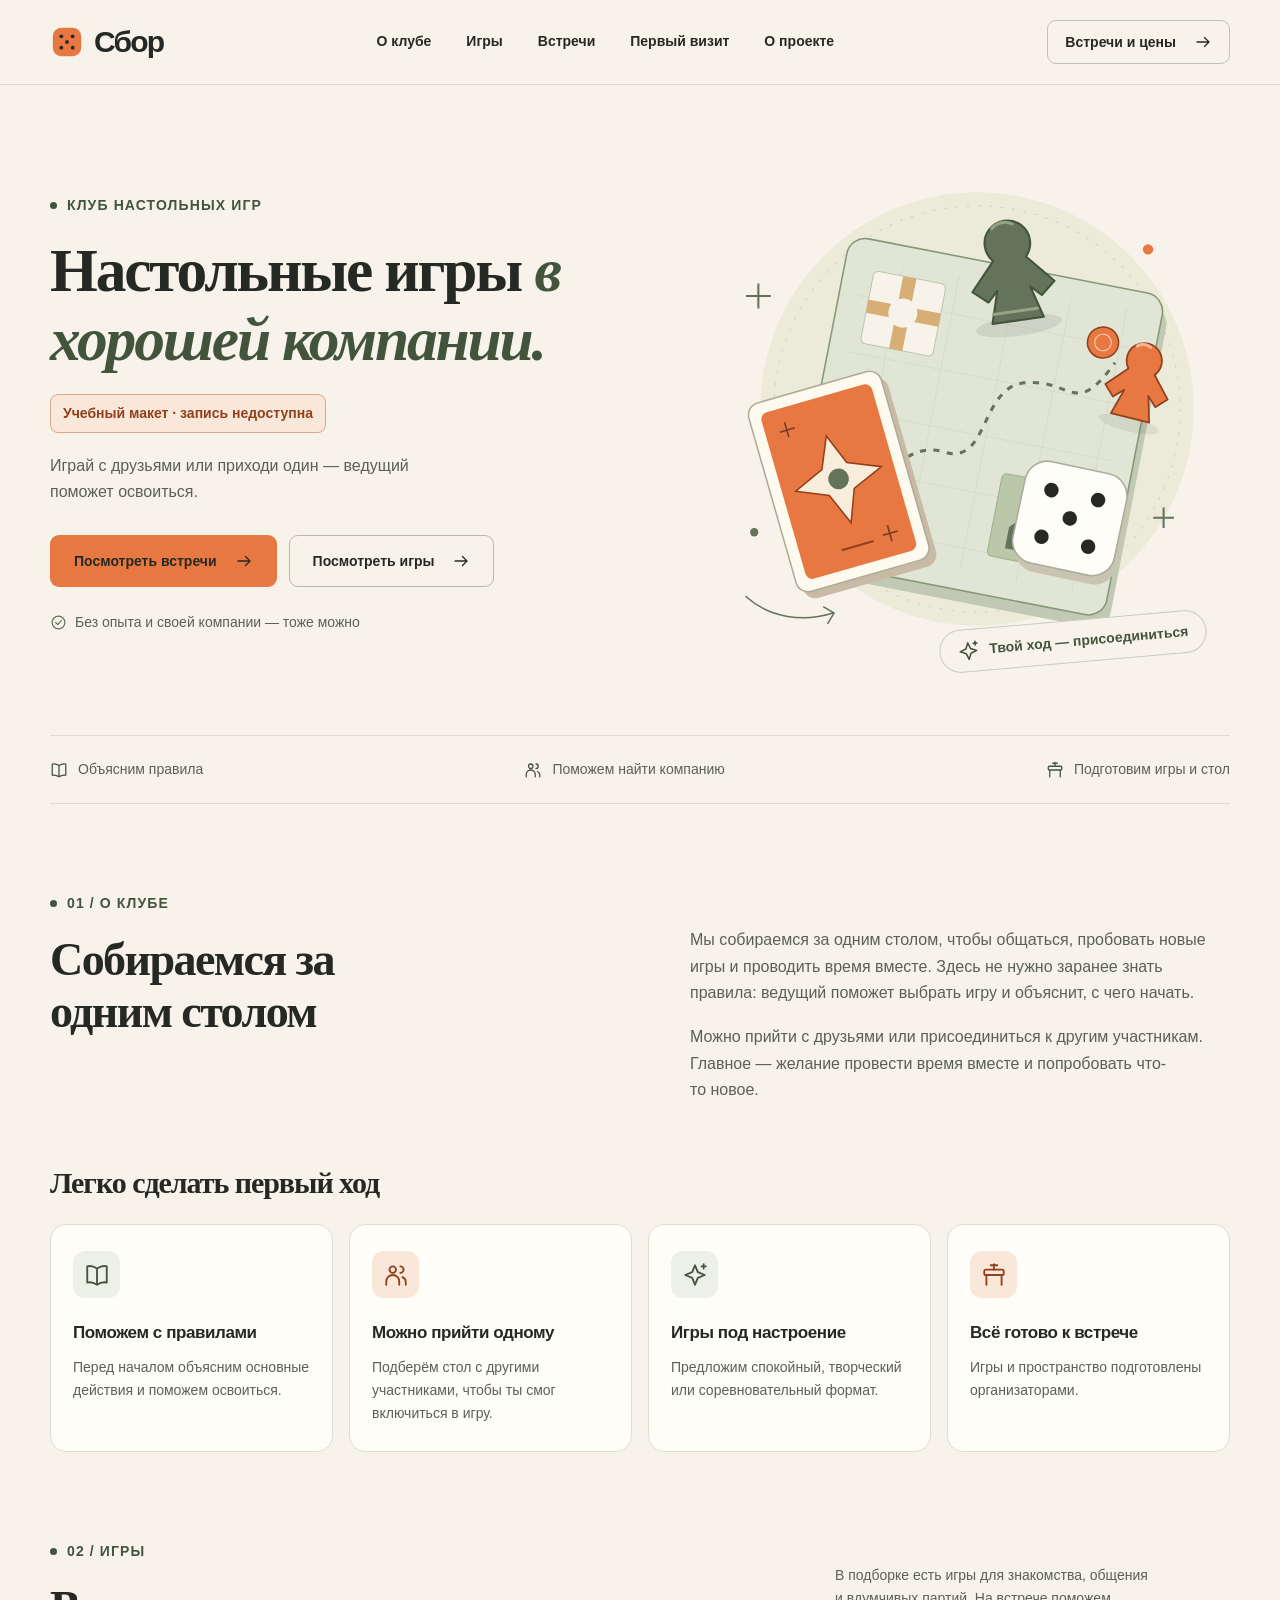
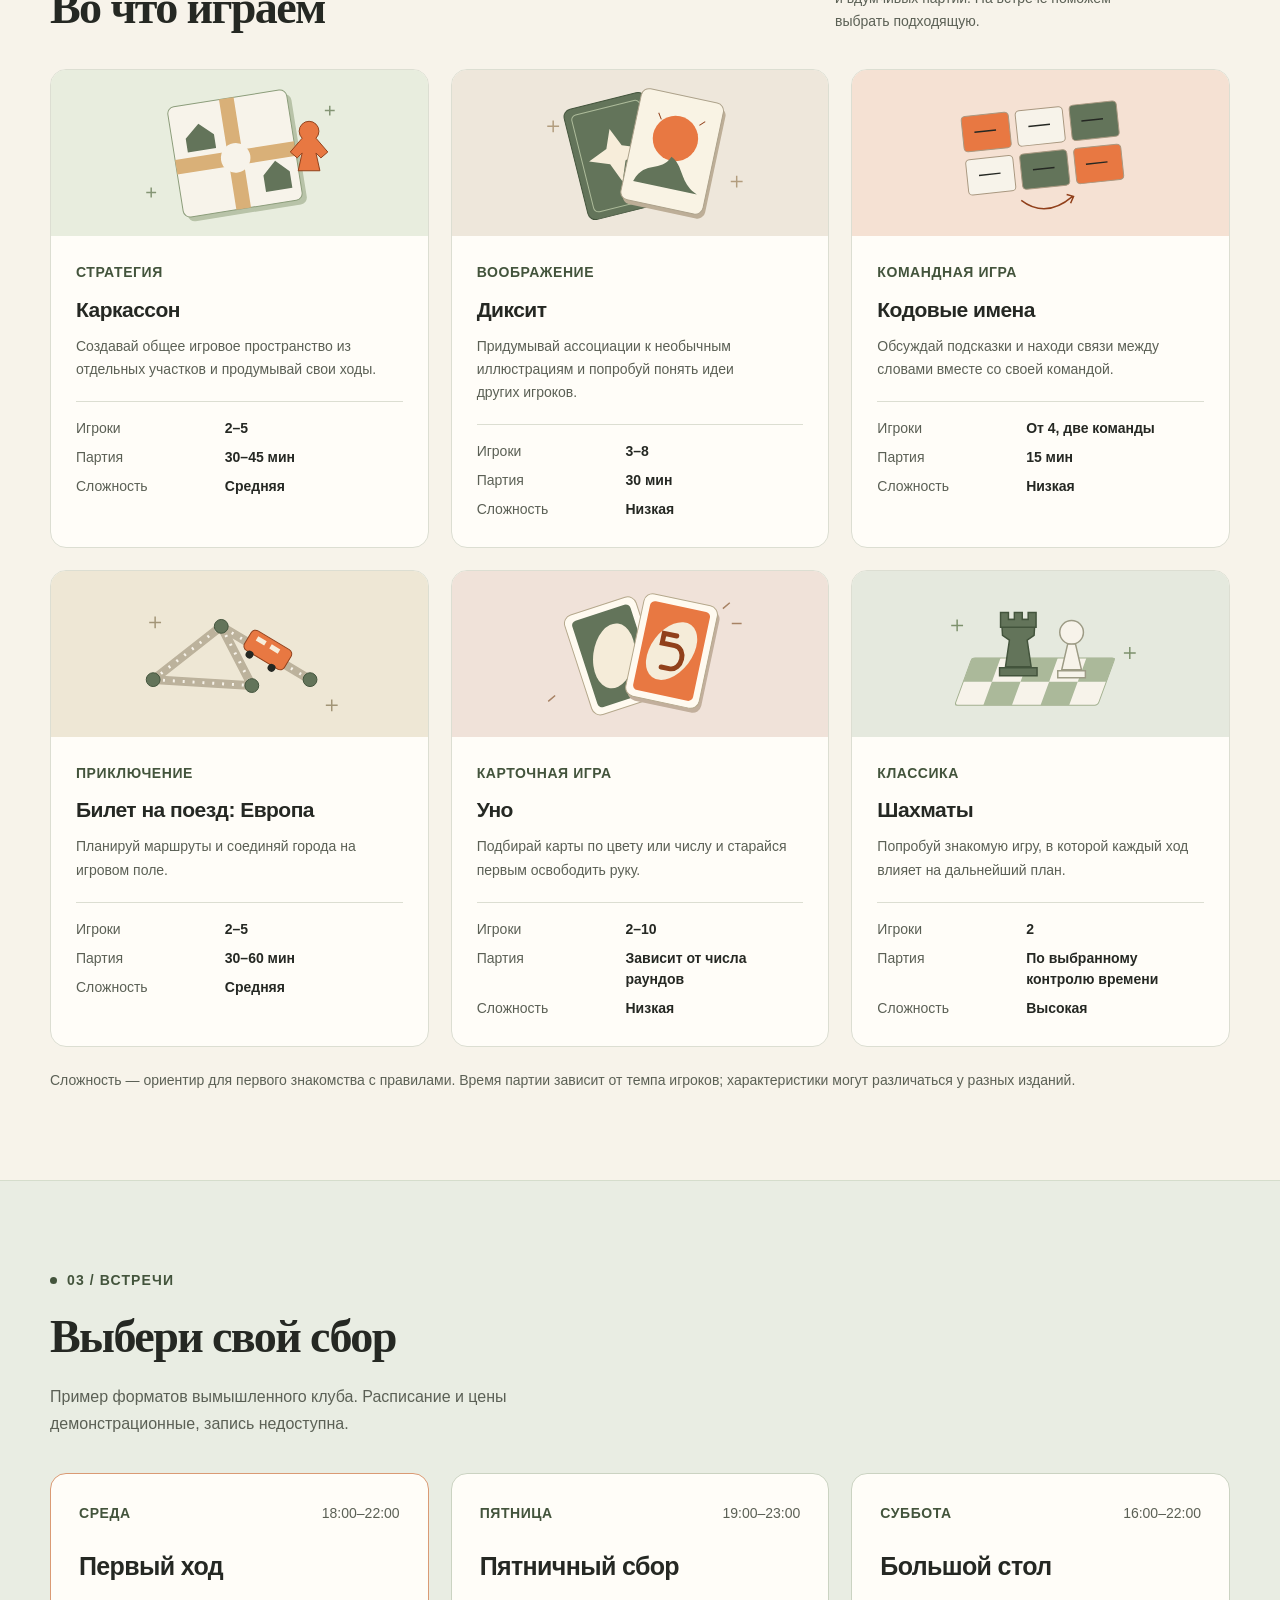
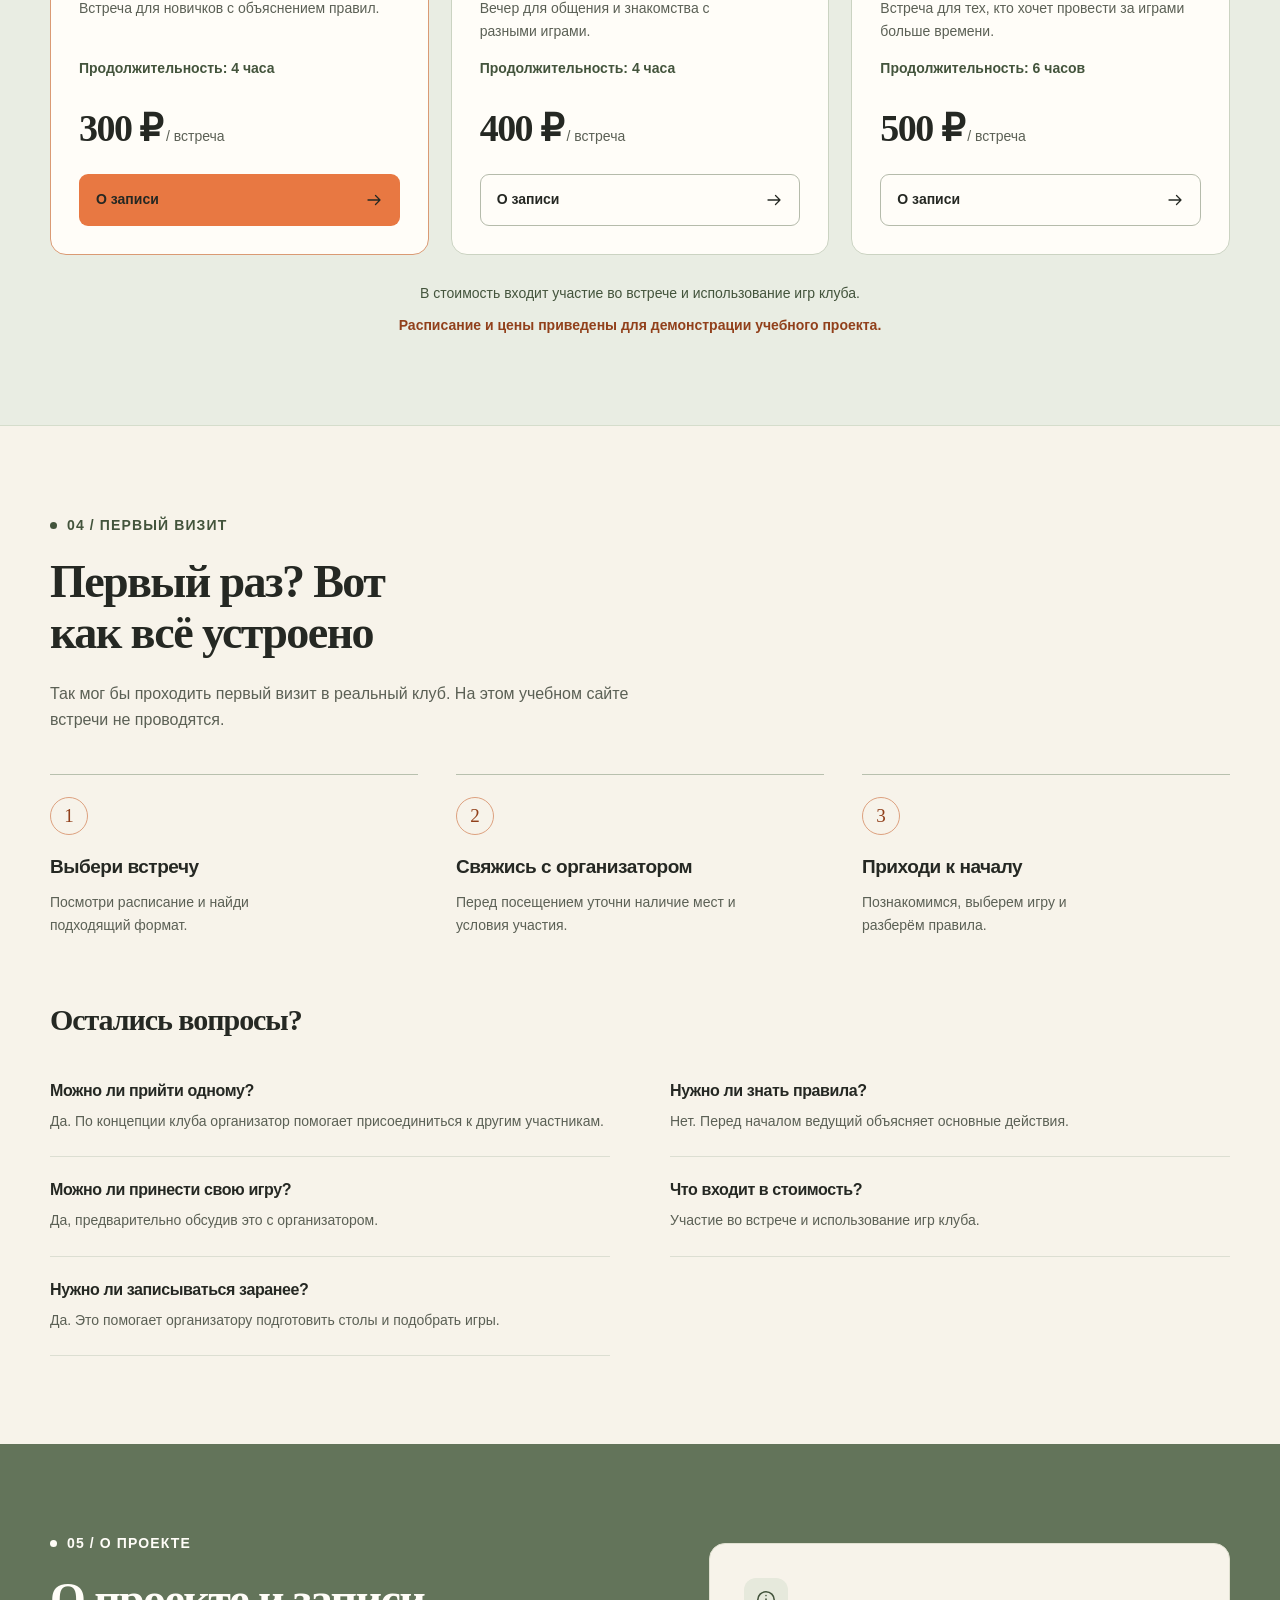
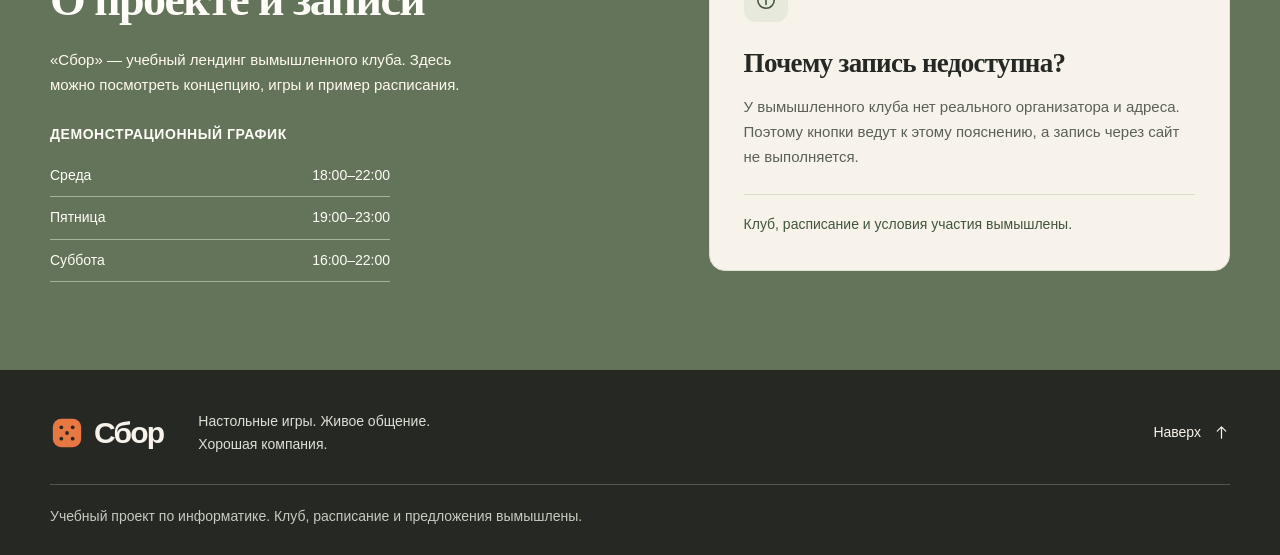
==== 1.2/index.html @ 3b472500 "Добавлены файлы проекта" ====
<!DOCTYPE html>
<html lang="ru">
<head>
  <meta charset="UTF-8">
  <meta name="viewport" content="width=device-width, initial-scale=1.0">
  <meta name="description" content="Сбор — учебный лендинг вымышленного клуба настольных игр. Игры, форматы встреч и пример расписания. Реальная запись через сайт недоступна.">
  <meta name="theme-color" content="#F7F3EA">
  <meta name="robots" content="noindex, follow">
  <meta property="og:type" content="website">
  <meta property="og:locale" content="ru_RU">
  <meta property="og:site_name" content="Сбор">
  <meta property="og:title" content="Сбор — учебный лендинг клуба настольных игр">
  <meta property="og:description" content="Познакомься с концепцией клуба, играми и форматами встреч. Учебный макет: клуб вымышленный, запись недоступна.">
  <!-- Макет не индексируется. Canonical, og:url и og:image добавляются после выбора реального адреса публикации. -->
  <title>Сбор — учебный лендинг клуба настольных игр</title>
  <style>
    /* Палитра, базовая типографика и доступность */
    :root {
      --paper: #f7f3ea;
      --ink: #252823;
      --muted: #5b6055;
      --orange: #e87842;
      --orange-dark: #91401b;
      --green: #63745a;
      --green-dark: #43543c;
      --line: #dcded2;
      --white: #fffdf8;
      --radius: 16px;
      --header-height: 84px;
    }
    * { box-sizing: border-box; }
    html { scroll-behavior: smooth; }
    body { margin: 0; background: var(--paper); color: var(--ink); font-family: Arial, Helvetica, sans-serif; font-size: 1rem; line-height: 1.65; overflow-wrap: break-word; }
    button, a { -webkit-tap-highlight-color: transparent; }
    button { font: inherit; }
    a { color: inherit; text-decoration: none; }
    svg { display: block; max-width: 100%; }
    h1, h2, h3, p { margin: 0; }
    h1, h2 { font-family: Georgia, "Times New Roman", serif; font-weight: 700; letter-spacing: -.035em; line-height: 1.12; text-wrap: balance; overflow-wrap: anywhere; }
    h2 { font-size: clamp(32px, 3.6vw, 48px); }
    h3 { font-size: 21px; line-height: 1.25; letter-spacing: -.025em; }
    p { text-wrap: pretty; }
    a:focus-visible, button:focus-visible { outline: 3px solid var(--orange-dark); outline-offset: 5px; }
    section[id], main[id] { scroll-margin-top: calc(var(--header-height) + 24px); }
    [tabindex="-1"]:focus-visible { outline: 3px solid var(--orange-dark); outline-offset: -3px; }
    .hero > *, .about-layout > *, .contact-layout > *, .game-copy, .meeting-card, .visit-steps li { min-width: 0; }
    .container { width: min(1180px, calc(100% - 80px)); margin-inline: auto; }
    .section { padding-block: 88px; }
    .eyebrow { display: flex; align-items: center; gap: 10px; margin-bottom: 19px; color: var(--green-dark); font-size: .875rem; font-weight: 700; letter-spacing: .08em; text-transform: uppercase; }
    .eyebrow::before { content: ""; width: 7px; height: 7px; background: currentColor; border-radius: 50%; flex-shrink: 0; }
    .section-intro { max-width: 610px; margin-top: 22px; color: var(--muted); }
    .icon { width: 22px; height: 22px; flex-shrink: 0; fill: none; stroke: currentColor; stroke-width: 1.7; stroke-linecap: round; stroke-linejoin: round; }
    .button { display: inline-flex; justify-content: center; align-items: center; gap: 18px; min-height: 52px; padding: 13px 23px; border: 1px solid transparent; border-radius: 9px; font-size: 14px; font-weight: 700; line-height: 1.35; transition: background .18s, transform .18s, border-color .18s; }
    .button-primary { background: var(--orange); color: var(--ink); }
    .button-secondary { border-color: #b5bbab; background: transparent; }
    .button .icon { width: 18px; height: 18px; }
    .skip-link { position: fixed; top: 12px; left: 12px; z-index: 100; padding: 10px 16px; border-radius: 8px; background: var(--ink); color: var(--white); transform: translateY(-160%); }
    .skip-link:focus { transform: translateY(0); }
    .svg-library { position: absolute; width: 0; height: 0; overflow: hidden; }

    /* Закреплённая шапка и мобильное меню */
    .site-header { position: sticky; top: 0; z-index: 20; border-bottom: 1px solid var(--line); background: var(--paper); }
    .header-inner { position: relative; display: flex; align-items: center; justify-content: space-between; gap: 24px; min-height: 84px; }
    .logo { display: inline-flex; align-items: center; gap: 10px; font-size: 30px; font-weight: 800; line-height: 1; letter-spacing: -.06em; }
    .logo-mark { width: 34px; height: 34px; color: var(--orange); }
    .navigation { display: flex; align-items: center; gap: 27px; }
    .navigation a { padding: 14px 4px; font-size: .875rem; font-weight: 700; transition: color .18s; }
    .navigation a[aria-current="location"] { color: var(--orange-dark); text-decoration: underline; text-decoration-thickness: 2px; text-underline-offset: 6px; }
    .header-cta { min-height: 44px; padding: 10px 17px; font-size: .875rem; border-color: #bec4b4; }
    .menu-toggle { display: none; align-items: center; justify-content: center; gap: 8px; min-height: 44px; padding: 9px 12px; border: 1px solid #b5bbab; border-radius: 8px; background: transparent; color: var(--ink); font-size: .875rem; font-weight: 700; cursor: pointer; }

    /* Первый экран: типографика и собственная SVG-композиция */
    .hero { display: grid; grid-template-columns: 1.13fr 1fr; align-items: center; gap: 32px; padding-top: 70px; padding-bottom: 62px; }
    .hero h1 { max-width: 660px; font-size: clamp(46px, 4.8vw, 69px); }
    .hero h1 em { position: relative; color: var(--green-dark); font-weight: inherit; }
    .demo-notice { width: fit-content; max-width: 100%; margin-top: 20px; padding: 8px 12px; border: 1px solid #d8a889; border-radius: 8px; background: #f9e7d9; color: var(--orange-dark); font-size: .875rem; font-weight: 700; line-height: 1.5; }
    .hero-description { max-width: 475px; margin-top: 20px; color: var(--muted); font-size: 1rem; }
    .hero-actions { display: flex; flex-wrap: wrap; gap: 12px; margin-top: 30px; }
    .hero-note { display: flex; align-items: center; gap: 8px; margin-top: 24px; color: var(--muted); font-size: .875rem; }
    .hero-note .icon { width: 17px; height: 17px; color: var(--green); }
    .hero-art { position: relative; min-width: 0; }
    .hero-art > svg { width: 100%; height: auto; }
    .art-caption { position: absolute; right: 23px; bottom: 10px; display: flex; align-items: center; gap: 10px; max-width: 100%; padding: 9px 17px; border: 1px solid #c6cdbb; border-radius: 50px; background: var(--paper); color: var(--green-dark); font-size: .875rem; font-weight: 700; transform: rotate(-5deg); }
    .hero-bottom { display: flex; justify-content: space-between; gap: 24px; margin-block: 0; padding: 22px 0; border-top: 1px solid var(--line); border-bottom: 1px solid var(--line); color: var(--muted); font-size: .875rem; list-style: none; }
    .hero-bottom li { display: flex; align-items: center; gap: 10px; }
    .hero-bottom .icon { width: 18px; height: 18px; color: var(--green-dark); }

    /* О клубе и преимущества */
    .about-layout { display: grid; grid-template-columns: 1fr 1fr; gap: 100px; align-items: start; }
    .about-layout h2 { max-width: 400px; }
    .about-copy { padding-top: 35px; color: var(--muted); }
    .about-copy p + p { margin-top: 18px; }
    .benefits { margin-top: 62px; }
    .benefits h2 { font-size: 30px; }
    .benefit-grid { display: grid; grid-template-columns: repeat(4, minmax(0, 1fr)); gap: 16px; margin-top: 25px; }
    .benefit-card { padding: 26px 22px; border: 1px solid var(--line); border-radius: var(--radius); background: var(--white); }
    .benefit-icon { display: flex; align-items: center; justify-content: center; width: 47px; height: 47px; margin-bottom: 24px; border-radius: 12px; background: #edf0e7; color: var(--green-dark); }
    .benefit-card:nth-child(even) .benefit-icon { background: #f9e7d9; color: var(--orange-dark); }
    .benefit-icon .icon { width: 26px; height: 26px; }
    .benefit-card h3 { font-size: 17px; }
    .benefit-card p { margin-top: 12px; color: var(--muted); font-size: .875rem; }

    /* Игры: карточки с декоративными, а не официальными обложками */
    .games-section { padding-top: 0; }
    .section-heading-row { display: flex; justify-content: space-between; align-items: end; gap: 28px; }
    .section-heading-row .section-intro { max-width: 395px; margin-top: 0; font-size: 14px; }
    .game-grid { display: grid; grid-template-columns: repeat(3, minmax(0, 1fr)); gap: 22px; margin-top: 36px; }
    .game-card { overflow: hidden; border: 1px solid var(--line); border-radius: var(--radius); background: var(--white); }
    .game-art { display: flex; align-items: center; justify-content: center; height: 166px; padding: 9px 20px; background: #e8edde; }
    .game-art svg { width: 280px; height: 148px; }
    .game-card:nth-child(2) .game-art { background: #eee7db; }
    .game-card:nth-child(3) .game-art { background: #f5e1d3; }
    .game-card:nth-child(4) .game-art { background: #eee7d5; }
    .game-card:nth-child(5) .game-art { background: #f0e2d9; }
    .game-card:nth-child(6) .game-art { background: #e5e9de; }
    .game-copy { padding: 23px 25px 27px; }
    .category { display: inline-block; margin-bottom: 12px; color: var(--green-dark); font-size: .875rem; font-weight: 700; letter-spacing: .04em; text-transform: uppercase; }
    .game-copy p { margin-top: 12px; color: var(--muted); font-size: 14px; }
    .game-details { display: grid; gap: 8px; margin: 20px 0 0; padding-top: 16px; border-top: 1px solid var(--line); font-size: .875rem; line-height: 1.5; }
    .game-details > div { display: grid; grid-template-columns: minmax(0, 1fr) minmax(0, 1.3fr); gap: 12px; }
    .game-details dt { color: var(--muted); }
    .game-details dd { min-width: 0; margin: 0; font-weight: 700; }
    .games-note { margin-top: 22px; color: var(--muted); font-size: .875rem; }

    /* Форматы встреч и стоимость */
    .meetings-section { border-top: 1px solid #d5ddcc; border-bottom: 1px solid #d5ddcc; background: #e9ede3; }
    .meeting-grid { display: grid; grid-template-columns: repeat(3, minmax(0, 1fr)); gap: 22px; margin-top: 36px; }
    .meeting-card { display: flex; flex-direction: column; padding: 28px; border: 1px solid #cbd3c2; border-radius: var(--radius); background: var(--white); }
    .meeting-card:first-child { border-color: #da9a74; }
    .meeting-top { display: flex; flex-wrap: wrap; align-items: center; justify-content: space-between; gap: 8px 12px; margin-bottom: 26px; }
    .meeting-day { color: var(--green-dark); font-size: .875rem; font-weight: 700; letter-spacing: .04em; text-transform: uppercase; }
    .meeting-time { color: var(--muted); font-size: .875rem; font-variant-numeric: tabular-nums; }
    .meeting-card h3 { font-size: 25px; }
    .meeting-card p { flex: 1; margin-top: 14px; color: var(--muted); font-size: 14px; }
    .meeting-duration { display: block; margin-top: 14px; color: var(--green-dark); font-size: .875rem; font-weight: 700; }
    .meeting-price { margin-top: 28px; margin-bottom: 24px; font-family: Georgia, "Times New Roman", serif; font-size: 38px; font-weight: 700; line-height: 1.1; letter-spacing: -.04em; }
    .meeting-price span { margin-left: 4px; color: var(--muted); font-family: Arial, Helvetica, sans-serif; font-size: .875rem; font-weight: 400; letter-spacing: 0; }
    .meeting-card .button { width: 100%; justify-content: space-between; gap: 10px; padding-inline: 16px; }
    .meeting-notes { display: flex; flex-direction: column; align-items: center; gap: 9px; margin-top: 27px; text-align: center; }
    .meeting-notes p { color: var(--green-dark); font-size: .875rem; }
    .meeting-notes .demo-note { color: var(--orange-dark); font-size: .875rem; font-weight: 700; }

    /* Первый визит и открытые ответы на вопросы */
    .visit-section h2 { max-width: 650px; }
    .visit-steps { display: grid; grid-template-columns: repeat(3, minmax(0, 1fr)); gap: 38px; margin: 40px 0 0; padding: 0; list-style: none; }
    .visit-steps li { padding-top: 22px; border-top: 1px solid #b8c0ae; }
    .step-number { display: inline-flex; align-items: center; justify-content: center; width: 38px; height: 38px; margin-bottom: 20px; border: 1px solid #dda17f; border-radius: 50%; color: var(--orange-dark); font-family: Georgia, "Times New Roman", serif; font-size: 19px; }
    .visit-steps h3 { font-size: 19px; }
    .visit-steps p { max-width: 295px; margin-top: 12px; color: var(--muted); font-size: 14px; }
    .faq { margin-top: 66px; }
    .faq h2 { font-size: 30px; }
    .faq-grid { display: grid; grid-template-columns: 1fr 1fr; gap: 0 60px; margin-top: 22px; }
    .faq-item { padding: 23px 0; border-bottom: 1px solid var(--line); }
    .faq-item h3 { font-size: 16px; }
    .faq-item p { margin-top: 9px; color: var(--muted); font-size: 14px; }

    /* Контакты учебного проекта и подвал */
    .contacts-section { background: var(--green); color: var(--white); }
    .contact-layout { display: grid; grid-template-columns: 1.1fr 1fr; gap: 85px; align-items: center; }
    .contacts-section .eyebrow { color: var(--white); }
    .contact-description { max-width: 420px; margin-top: 23px; color: #fffaf0; font-size: 15px; }
    .schedule { margin-top: 28px; }
    .schedule h3 { margin-bottom: 12px; color: var(--white); font-size: .875rem; letter-spacing: .04em; text-transform: uppercase; }
    .schedule dl { max-width: 340px; margin: 0; font-size: 14px; }
    .schedule-row { display: flex; flex-wrap: wrap; justify-content: space-between; gap: 8px 20px; padding-block: 9px; border-bottom: 1px solid #a5b19c; }
    .schedule dd { margin: 0; font-variant-numeric: tabular-nums; }
    .contact-note { position: relative; padding: 34px; border: 1px solid #e0e0d1; border-radius: var(--radius); background: var(--paper); color: var(--ink); }
    .contact-note .note-icon { display: flex; align-items: center; justify-content: center; width: 44px; height: 44px; margin-bottom: 25px; border-radius: 12px; background: #e6e9dc; color: var(--green-dark); }
    .contact-note h3 { font-family: Georgia, "Times New Roman", serif; font-size: 27px; }
    .contact-note p { margin-top: 15px; color: var(--muted); font-size: 15px; }
    .contact-note .note-bottom { margin-top: 24px; padding-top: 18px; border-top: 1px solid #d7dccd; color: var(--green-dark); font-size: .875rem; }
    .site-footer { padding-block: 40px 27px; background: var(--ink); color: var(--paper); }
    .footer-top { display: flex; justify-content: space-between; align-items: center; gap: 30px; }
    .footer-brand { display: flex; align-items: center; gap: 35px; }
    .footer-brand p { color: #dedfd5; font-size: .875rem; }
    .back-top { display: inline-flex; align-items: center; gap: 12px; min-height: 44px; font-size: .875rem; }
    .back-top .icon { transform: rotate(-90deg); width: 17px; height: 17px; }
    .footer-bottom { margin-top: 28px; padding-top: 20px; border-top: 1px solid #53574c; color: #c7cabe; font-size: .875rem; }
    .site-footer a:focus-visible, .contacts-section:focus-visible, .contacts-section a:focus-visible { outline-color: #fff2d4; }

    @media (hover: hover) {
      .button-primary:hover { background: #ef8d5b; transform: translateY(-2px); }
      .button-secondary:hover { background: #e9ede2; border-color: var(--green); transform: translateY(-2px); }
      .navigation a:hover { color: var(--orange-dark); }
      .back-top:hover { color: #f4a778; }
    }
    @media (max-width: 1050px) {
      .container { width: calc(100% - 56px); }
      .navigation { gap: 19px; }
      .header-cta { display: none; }
      .hero { gap: 10px; padding-top: 50px; }
      .hero h1 { font-size: clamp(43px, 5.4vw, 58px); }
      .hero-actions { gap: 9px; }
      .hero-actions .button { padding-inline: 18px; gap: 10px; }
      .about-layout { gap: 55px; }
      .benefit-grid { grid-template-columns: repeat(2, minmax(0, 1fr)); }
      .benefit-card { display: grid; grid-template-columns: 46px 1fr; align-items: start; gap: 0 20px; }
      .benefit-icon { grid-row: span 2; margin: 0; }
      .benefit-card p { grid-column: 2; }
      .game-copy { padding-inline: 20px; }
      .meeting-card { padding: 23px; }
      .meeting-card h3 { font-size: 22px; }
      .contact-layout { gap: 45px; }
    }
    @media (max-width: 760px) {
      .container { width: calc(100% - 40px); }
      .section { padding-block: 64px; }
      :root { --header-height: 72px; }
      .site-header { position: static; }
      .js .site-header { position: sticky; }
      .header-inner { flex-wrap: wrap; gap: 0; min-height: 72px; padding-block: 18px; }
      .logo { font-size: 27px; }
      .logo-mark { width: 30px; height: 30px; }
      .navigation { flex-basis: 100%; display: grid; grid-template-columns: repeat(2, minmax(0, 1fr)); gap: 0 12px; margin-top: 12px; }
      .navigation a { min-height: 44px; padding: 10px 4px; font-size: .875rem; }
      .js .header-inner { flex-wrap: nowrap; padding-block: 12px; }
      .js .menu-toggle { display: inline-flex; }
      .js .navigation { position: absolute; top: 100%; left: -20px; right: -20px; display: none; gap: 0; max-height: calc(100vh - var(--header-height)); max-height: calc(100dvh - var(--header-height)); margin-top: 0; padding: 10px 20px 18px; overflow-y: auto; overscroll-behavior: contain; border-bottom: 1px solid var(--line); background: var(--paper); box-shadow: 0 10px 16px #2528230a; }
      .js .navigation.is-open { display: flex; flex-direction: column; align-items: stretch; }
      .js .navigation a { min-height: 44px; padding: 11px 12px; border-radius: 6px; font-size: 14px; }
      .hero { grid-template-columns: 1fr; gap: 22px; padding-top: 28px; padding-bottom: 33px; }
      .hero .eyebrow { margin-bottom: 12px; }
      .hero h1 { max-width: 600px; font-size: clamp(32px, 7vw, 50px); }
      .demo-notice { margin-top: 12px; }
      .hero-description { max-width: 550px; margin-top: 14px; }
      .hero-actions { margin-top: 18px; }
      .hero-note { margin-top: 20px; }
      .hero-art { width: min(450px, 100%); margin: 0 auto; }
      .art-caption { bottom: 5px; }
      .hero-bottom { justify-content: center; flex-wrap: wrap; gap: 12px 22px; padding-block: 19px; }
      .about-layout { grid-template-columns: 1fr; gap: 23px; }
      .about-layout h2 { max-width: 550px; }
      .about-copy { max-width: 620px; padding-top: 0; }
      .benefits { margin-top: 40px; }
      .benefit-card { display: block; padding: 23px; }
      .benefit-icon { margin-bottom: 19px; }
      .section-heading-row { display: block; }
      .section-heading-row .section-intro { max-width: 580px; margin-top: 20px; }
      .games-section { padding-top: 0; }
      .game-grid { grid-template-columns: repeat(2, minmax(0, 1fr)); gap: 16px; margin-top: 28px; }
      .game-art { height: 150px; padding-inline: 10px; }
      .game-art svg { height: 135px; }
      .game-copy { padding: 20px; }
      .meeting-grid { grid-template-columns: 1fr; gap: 17px; margin-top: 28px; }
      .meeting-card { display: grid; grid-template-columns: 1fr auto; gap: 0 20px; padding: 26px; }
      .meeting-top { grid-column: 1 / -1; margin-bottom: 20px; }
      .meeting-card h3 { grid-column: 1; font-size: 25px; }
      .meeting-card p { grid-column: 1; max-width: 380px; margin-top: 11px; }
      .meeting-price { grid-column: 2; grid-row: 2 / 4; align-self: center; margin: 0; font-size: 33px; }
      .meeting-price span { display: block; margin: 5px 0 0; font-size: .875rem; }
      .meeting-duration { grid-column: 1; }
      .meeting-card .button { grid-column: 1 / -1; margin-top: 22px; }
      .visit-steps { grid-template-columns: 1fr; gap: 24px; margin-top: 30px; }
      .visit-steps li { display: grid; grid-template-columns: 38px minmax(0, 1fr); gap: 0 17px; padding-top: 22px; }
      .step-number { grid-row: span 2; margin: 0; }
      .visit-steps h3 { align-self: center; font-size: 18px; }
      .visit-steps p { grid-column: 2; max-width: none; font-size: .875rem; }
      .faq-grid { gap: 0 30px; }
      .contact-layout { grid-template-columns: 1fr; gap: 35px; }
      .contact-description { max-width: 540px; }
      .contact-note { max-width: 600px; }
      .footer-brand { display: block; }
      .footer-brand p { margin-top: 17px; max-width: 260px; }
    }
    @media (max-width: 600px) {
      .benefit-grid, .game-grid, .faq-grid { grid-template-columns: 1fr; }
    }
    @media (max-width: 460px) {
      .container { width: calc(100% - 36px); }
      .hero { padding-top: 24px; }
      .hero h1 { font-size: clamp(32px, 8vw, 37px); }
      .hero-description { font-size: 1rem; }
      .hero-actions { display: grid; grid-template-columns: 1fr; }
      .hero-actions .button { justify-content: space-between; }
      .hero-note { font-size: .875rem; }
      .hero-art { margin-top: 4px; }
      .art-caption { position: static; justify-content: center; width: fit-content; margin: 0 auto; padding: 7px 12px; font-size: .875rem; transform: none; }
      .hero-bottom { flex-direction: column; align-items: start; gap: 10px; }
      .benefit-grid, .game-grid, .visit-steps, .faq-grid { grid-template-columns: 1fr; }
      .benefit-card { display: grid; grid-template-columns: 46px 1fr; gap: 0 17px; padding: 22px; }
      .benefit-icon { grid-row: span 2; margin: 0; }
      .benefit-card p { grid-column: 2; }
      .game-grid { gap: 20px; }
      .game-art { height: 170px; }
      .game-art svg { height: 150px; }
      .game-copy { padding: 23px; }
      .meeting-card { grid-template-columns: 1fr; padding: 25px; }
      .meeting-card h3, .meeting-card p, .meeting-duration, .meeting-price, .meeting-card .button { grid-column: 1; }
      .meeting-price { grid-row: auto; margin-top: 22px; }
      .meeting-price span { display: inline; margin-left: 5px; }
      .meeting-notes { align-items: start; text-align: left; }
      .visit-steps { gap: 24px; margin-top: 30px; }
      .visit-steps li { display: grid; grid-template-columns: 38px 1fr; gap: 0 17px; padding-top: 22px; }
      .step-number { grid-row: span 2; margin: 0; }
      .visit-steps h3 { align-self: center; font-size: 18px; }
      .visit-steps p { grid-column: 2; max-width: none; font-size: 14px; }
      .faq { margin-top: 45px; }
      .contact-note { padding: 27px; }
      .footer-top { align-items: start; gap: 18px; }
      .footer-brand p { max-width: 200px; }
      .back-top { white-space: nowrap; font-size: .875rem; }
      .js .navigation { left: -18px; right: -18px; padding-inline: 18px; }
    }
    @media (max-width: 359px) {
      .hero h1 { font-size: 32px; }
      .benefit-card { display: block; }
      .benefit-icon { margin-bottom: 15px; }
      .footer-top { flex-direction: column; }
    }
    @media (prefers-reduced-motion: reduce) {
      html { scroll-behavior: auto; }
      *, *::before, *::after { transition: none !important; animation: none !important; }
    }
  </style>
</head>
<body>
  <a class="skip-link" href="#top">Перейти к содержимому</a>

  <!-- Локальная библиотека SVG-иконок: без внешних ресурсов -->
  <svg class="svg-library" xmlns="http://www.w3.org/2000/svg" aria-hidden="true" focusable="false">
    <defs>
      <symbol id="icon-arrow" viewBox="0 0 24 24"><path d="M4 12h16m-6-6 6 6-6 6"/></symbol>
      <symbol id="icon-book" viewBox="0 0 24 24"><path d="M12 6v15M3 4c4-1 6 0 9 2 3-2 5-3 9-2v15c-4-1-6 0-9 2-3-2-5-3-9-2Z"/></symbol>
      <symbol id="icon-people" viewBox="0 0 24 24"><circle cx="9" cy="7" r="3"/><path d="M3 21v-3a6 6 0 0 1 12 0v3m1-17a3 3 0 0 1 0 6m2 4a5 5 0 0 1 3 4v3"/></symbol>
      <symbol id="icon-spark" viewBox="0 0 24 24"><path d="m12 3 2.6 6.4L21 12l-6.4 2.6L12 21l-2.6-6.4L3 12l6.4-2.6ZM20 2v4m-2-2h4"/></symbol>
      <symbol id="icon-table" viewBox="0 0 24 24"><rect x="3" y="7" width="18" height="5" rx="1.5"/><path d="M5 12v9m14-9v9M9 3h6m-3-1v5"/></symbol>
      <symbol id="icon-check" viewBox="0 0 24 24"><circle cx="12" cy="12" r="9"/><path d="m8 12 3 3 5-6"/></symbol>
      <symbol id="icon-info" viewBox="0 0 24 24"><circle cx="12" cy="12" r="9"/><path d="M12 11v6m0-10v.2"/></symbol>
      <symbol id="icon-menu" viewBox="0 0 24 24"><path d="M4 6h16M4 12h16M4 18h16"/></symbol>
      <symbol id="logo-die" viewBox="0 0 36 36"><rect x="3" y="3" width="30" height="30" rx="9" fill="currentColor"/><g fill="#252823"><circle cx="12" cy="12" r="2"/><circle cx="24" cy="12" r="2"/><circle cx="18" cy="18" r="2"/><circle cx="12" cy="24" r="2"/><circle cx="24" cy="24" r="2"/></g></symbol>
    </defs>
  </svg>

  <!-- Шапка -->
  <header class="site-header">
    <div class="container header-inner">
      <a class="logo" href="#top" aria-label="Сбор — к началу страницы"><svg class="logo-mark" aria-hidden="true"><use href="#logo-die"/></svg>Сбор</a>
      <button class="menu-toggle" type="button" aria-controls="main-navigation" aria-expanded="false" aria-label="Открыть меню"><span>Меню</span><svg class="icon" aria-hidden="true"><use href="#icon-menu"/></svg></button>
      <nav class="navigation" id="main-navigation" aria-label="Основная навигация">
        <a href="#about">О клубе</a>
        <a href="#games">Игры</a>
        <a href="#meetings">Встречи</a>
        <a href="#first-visit">Первый визит</a>
        <a href="#contacts">О проекте</a>
      </nav>
      <a class="button button-secondary header-cta" href="#meetings">Встречи и цены<svg class="icon" aria-hidden="true"><use href="#icon-arrow"/></svg></a>
    </div>
  </header>

  <main id="top" tabindex="-1">
    <!-- Главный экран -->
    <section class="container hero" aria-labelledby="hero-title">
      <div>
        <p class="eyebrow">Клуб настольных игр</p>
        <h1 id="hero-title">Настольные игры <em>в хорошей компании.</em></h1>
        <p class="demo-notice">Учебный макет · запись недоступна</p>
        <p class="hero-description">Играй с друзьями или приходи один — ведущий поможет освоиться.</p>
        <div class="hero-actions">
          <a class="button button-primary" href="#meetings">Посмотреть встречи<svg class="icon" aria-hidden="true"><use href="#icon-arrow"/></svg></a>
          <a class="button button-secondary" href="#games">Посмотреть игры<svg class="icon" aria-hidden="true"><use href="#icon-arrow"/></svg></a>
        </div>
        <p class="hero-note"><svg class="icon" aria-hidden="true"><use href="#icon-check"/></svg>Без опыта и своей компании — тоже можно</p>
      </div>
      <div class="hero-art" aria-hidden="true">
        <svg viewBox="0 0 520 500" xmlns="http://www.w3.org/2000/svg" focusable="false">
          <defs><pattern id="board-grid" width="55" height="55" patternUnits="userSpaceOnUse"><path d="M55 0H0V55" fill="none" stroke="#cbd2bd" stroke-width="1"/></pattern></defs>
          <circle cx="276" cy="245" r="209" fill="#ecebda"/>
          <circle cx="276" cy="245" r="196" fill="none" stroke="#d2d5c3" stroke-dasharray="3 8"/>
          <path d="M53 136h24m-12-12v24M446 350h20m-10-10v20" stroke="#63745a" stroke-width="2"/>
          <circle cx="441" cy="91" r="5" fill="#e87842"/><circle cx="61" cy="364" r="4" fill="#63745a"/>
          <g transform="translate(121 104) rotate(11 154 157)">
            <rect x="6" y="11" width="310" height="316" rx="18" fill="#c1c9b4"/>
            <rect width="310" height="316" rx="18" fill="#e0e5d5" stroke="#869777" stroke-width="1.5"/>
            <rect x="18" y="18" width="274" height="280" rx="8" fill="url(#board-grid)"/>
            <path d="M33 242c44 2 51-59 96-54s21-70 65-81 52 25 80-35" fill="none" stroke="#63745a" stroke-width="3" stroke-dasharray="6 7"/>
            <rect x="29" y="29" width="71" height="71" rx="5" fill="#f7f3ea" stroke="#bdc7ad"/>
            <path d="M29 64h71m-36-35v71" stroke="#d7ae73" stroke-width="13"/>
            <circle cx="64" cy="64" r="14" fill="#f7f3ea"/>
            <rect x="188" y="197" width="81" height="81" rx="5" fill="#bbc7a9" stroke="#9eae8c"/>
            <path d="m204 247 16-16 17 16v21h-33Zm9-16v-15h14v15" fill="#63745a"/><path d="m224 252 15-16 17 16v16h-32Z" fill="#7e906b"/>
            <circle cx="259" cy="55" r="15" fill="#e87842" stroke="#91401b" stroke-width="1.5"/><circle cx="259" cy="55" r="8" fill="none" stroke="#f7d2b8"/>
          </g>
          <g transform="translate(76 221) rotate(-16 65 94)">
            <rect x="5" y="8" width="133" height="189" rx="12" fill="#c9baa6"/>
            <rect width="133" height="189" rx="12" fill="#fffaf0" stroke="#adac96" stroke-width="1.5"/>
            <rect x="11" y="11" width="111" height="167" rx="7" fill="#e87842"/>
            <path d="M25 33h15m-8-8v15m61 116h15m-8-8v16" stroke="#733b23" stroke-width="1.5"/>
            <path d="m67 49 12 30 31 13-31 13-12 31-13-31-30-13 30-13Z" fill="#f7edda" stroke="#91401b" stroke-width="1.5"/>
            <circle cx="67" cy="92" r="10" fill="#63745a"/>
            <path d="M51 159h32" stroke="#91401b" stroke-width="2"/>
          </g>
          <g transform="translate(315 301) rotate(12 52 52)">
            <rect x="4" y="8" width="100" height="100" rx="22" fill="#c9c4b1"/>
            <rect width="100" height="100" rx="22" fill="#fffdf8" stroke="#a9ad9b" stroke-width="1.5"/>
            <g fill="#252823"><circle cx="27" cy="27" r="7"/><circle cx="73" cy="27" r="7"/><circle cx="50" cy="50" r="7"/><circle cx="27" cy="73" r="7"/><circle cx="73" cy="73" r="7"/></g>
          </g>
          <g transform="translate(264 57) rotate(-8 45 55)">
            <ellipse cx="45" cy="108" rx="42" ry="10" fill="#252823" opacity=".09"/>
            <path d="M29 43a22 22 0 1 1 32 0l24 27-14 12-10-10 9 31H20l9-31-10 10L5 70Z" fill="#63745a" stroke="#43543c" stroke-width="2" stroke-linejoin="round"/>
            <path d="M32 12a16 16 0 0 1 20-2M22 94h43" fill="none" stroke="#93a583" stroke-width="3" stroke-linecap="round"/>
          </g>
          <g transform="translate(398 178) rotate(14 35 42)">
            <ellipse cx="34" cy="83" rx="30" ry="7" fill="#252823" opacity=".08"/>
            <path d="M21 31a17 17 0 1 1 26 0l18 20-10 10-9-9 7 25H15l7-25-9 9L3 51Z" fill="#e87842" stroke="#91401b" stroke-width="1.7" stroke-linejoin="round"/>
            <path d="M24 8a11 11 0 0 1 13-2" fill="none" stroke="#f9b38d" stroke-width="3" stroke-linecap="round"/>
          </g>
          <path d="M53 426c23 21 56 25 84 16m-9-6 10 6-6 10" fill="none" stroke="#63745a" stroke-width="1.5" stroke-linecap="round"/>
        </svg>
        <span class="art-caption"><svg class="icon"><use href="#icon-spark"/></svg>Твой ход — присоединиться</span>
      </div>
    </section>
    <ul class="container hero-bottom" role="list" aria-label="Что ждёт в клубе">
      <li><svg class="icon" aria-hidden="true"><use href="#icon-book"/></svg>Объясним правила</li>
      <li><svg class="icon" aria-hidden="true"><use href="#icon-people"/></svg>Поможем найти компанию</li>
      <li><svg class="icon" aria-hidden="true"><use href="#icon-table"/></svg>Подготовим игры и стол</li>
    </ul>

    <!-- О клубе и преимущества -->
    <section class="container section" id="about" tabindex="-1" aria-labelledby="about-title">
      <div class="about-layout">
        <div><p class="eyebrow">01 / О клубе</p><h2 id="about-title">Собираемся за одним столом</h2></div>
        <div class="about-copy">
          <p>Мы собираемся за одним столом, чтобы общаться, пробовать новые игры и проводить время вместе. Здесь не нужно заранее знать правила: ведущий поможет выбрать игру и объяснит, с чего начать.</p>
          <p>Можно прийти с друзьями или присоединиться к другим участникам. Главное — желание провести время вместе и попробовать что-то новое.</p>
        </div>
      </div>
      <div class="benefits">
        <h2>Легко сделать первый ход</h2>
        <div class="benefit-grid">
          <article class="benefit-card"><div class="benefit-icon"><svg class="icon" aria-hidden="true"><use href="#icon-book"/></svg></div><h3>Поможем с правилами</h3><p>Перед началом объясним основные действия и поможем освоиться.</p></article>
          <article class="benefit-card"><div class="benefit-icon"><svg class="icon" aria-hidden="true"><use href="#icon-people"/></svg></div><h3>Можно прийти одному</h3><p>Подберём стол с другими участниками, чтобы ты смог включиться в игру.</p></article>
          <article class="benefit-card"><div class="benefit-icon"><svg class="icon" aria-hidden="true"><use href="#icon-spark"/></svg></div><h3>Игры под настроение</h3><p>Предложим спокойный, творческий или соревновательный формат.</p></article>
          <article class="benefit-card"><div class="benefit-icon"><svg class="icon" aria-hidden="true"><use href="#icon-table"/></svg></div><h3>Всё готово к встрече</h3><p>Игры и пространство подготовлены организаторами.</p></article>
        </div>
      </div>
    </section>

    <!-- Подборка игр -->
    <section class="container section games-section" id="games" tabindex="-1" aria-labelledby="games-title">
      <div class="section-heading-row">
        <div><p class="eyebrow">02 / Игры</p><h2 id="games-title">Во что играем</h2></div>
        <p class="section-intro">В подборке есть игры для знакомства, общения и вдумчивых партий. На встрече поможем выбрать подходящую.</p>
      </div>
      <div class="game-grid">
        <article class="game-card">
          <div class="game-art" aria-hidden="true">
            <svg viewBox="0 0 280 150" focusable="false"><g transform="translate(75 19) rotate(-9 61 57)"><rect x="4" y="5" width="122" height="113" rx="7" fill="#b8c3a8"/><rect width="122" height="113" rx="7" fill="#f7f3ea" stroke="#8c9d7b"/><path d="M0 61h122m-61-61v113" stroke="#d9b078" stroke-width="15"/><path d="m14 34 15-13 14 13v14H14Zm72 49 14-13 13 13v17H86Z" fill="#63745a"/><circle cx="61" cy="61" r="15" fill="#f7f3ea"/></g><g fill="#e87842" stroke="#91401b" stroke-linejoin="round"><path d="M204 60a10 10 0 1 1 14 0l12 14-7 6-5-5 4 18h-22l4-18-5 5-7-6Z"/></g><path d="M46 115h10m-5-5v10m176-88h10m-5-5v10" stroke="#849574" stroke-width="1.5"/></svg>
          </div>
          <div class="game-copy">
            <span class="category">Стратегия</span><h3>Каркассон</h3>
            <p>Создавай общее игровое пространство из отдельных участков и продумывай свои ходы.</p>
            <!-- Базовая игра: https://www.zmangames.com/game/carcassonne/ -->
            <dl class="game-details"><div><dt>Игроки</dt><dd>2–5</dd></div><div><dt>Партия</dt><dd>30–45 мин</dd></div><div><dt>Сложность</dt><dd>Средняя</dd></div></dl>
          </div>
        </article>
        <article class="game-card">
          <div class="game-art" aria-hidden="true">
            <svg viewBox="0 0 280 150" focusable="false"><g transform="translate(74 20) rotate(-14 45 58)"><rect width="85" height="115" rx="8" fill="#63745a" stroke="#43543c"/><rect x="7" y="7" width="71" height="101" rx="5" fill="none" stroke="#aebc9b"/><path d="m42 29 8 19 20 8-20 8-8 20-8-20-20-8 20-8Z" fill="#f7edda"/></g><g transform="translate(130 16) rotate(12 43 58)"><rect x="3" y="4" width="85" height="115" rx="8" fill="#bdae97"/><rect width="85" height="115" rx="8" fill="#f9f3e4" stroke="#ada28b"/><circle cx="43" cy="44" r="23" fill="#e87842"/><path d="M10 95c8-24 25-13 33-32 14 6 13 24 33 32" fill="#63745a"/><path d="m21 22 4 6m39-2 5-5" stroke="#91401b"/></g><path d="M46 48h12m-6-6v12m180 50h12m-6-6v12" stroke="#b29d7e" stroke-width="1.5"/></svg>
          </div>
          <div class="game-copy">
            <span class="category">Воображение</span><h3>Диксит</h3>
            <p>Придумывай ассоциации к необычным иллюстрациям и попробуй понять идеи других игроков.</p>
            <!-- Современная базовая версия на 8 игроков: https://www.libellud.com/game/dixit/ -->
            <dl class="game-details"><div><dt>Игроки</dt><dd>3–8</dd></div><div><dt>Партия</dt><dd>30 мин</dd></div><div><dt>Сложность</dt><dd>Низкая</dd></div></dl>
          </div>
        </article>
        <article class="game-card">
          <div class="game-art" aria-hidden="true">
            <svg viewBox="0 0 280 150" focusable="false"><g transform="translate(63 30) rotate(-6 78 45)" stroke="#a99880"><rect width="48" height="36" rx="4" fill="#e87842"/><rect x="55" width="48" height="36" rx="4" fill="#f7f3ea"/><rect x="110" width="48" height="36" rx="4" fill="#63745a"/><rect y="44" width="48" height="36" rx="4" fill="#f7f3ea"/><rect x="55" y="44" width="48" height="36" rx="4" fill="#63745a"/><rect x="110" y="44" width="48" height="36" rx="4" fill="#e87842"/></g><g transform="translate(62 29) rotate(-6 78 45)" stroke="#252823" stroke-width="1.5"><path d="M13 18h22m33 0h22m32 0h22M13 62h22m33 0h22m32 0h22"/></g><path d="M120 123q25 19 52-4m-6-2 7 2-3 7" fill="none" stroke="#91401b" stroke-width="1.5"/></svg>
          </div>
          <div class="game-copy">
            <span class="category">Командная игра</span><h3>Кодовые имена</h3>
            <p>Обсуждай подсказки и находи связи между словами вместе со своей командой.</p>
            <!-- Основной командный режим: https://www.czechgames.com/games/codenames -->
            <dl class="game-details"><div><dt>Игроки</dt><dd>От 4, две команды</dd></div><div><dt>Партия</dt><dd>15 мин</dd></div><div><dt>Сложность</dt><dd>Низкая</dd></div></dl>
          </div>
        </article>
        <article class="game-card">
          <div class="game-art" aria-hidden="true">
            <svg viewBox="0 0 280 150" focusable="false"><path d="m53 101 69-54 90 54M122 47l31 60M53 101l100 6" fill="none" stroke="#bcb29c" stroke-width="9"/><path d="m53 101 69-54 90 54M122 47l31 60M53 101l100 6" fill="none" stroke="#f7f3ea" stroke-width="3" stroke-dasharray="2 8"/><g fill="#63745a" stroke="#43543c"><circle cx="53" cy="101" r="7"/><circle cx="122" cy="47" r="7"/><circle cx="212" cy="101" r="7"/><circle cx="153" cy="107" r="7"/></g><g transform="translate(155 49) rotate(31)"><rect width="47" height="23" rx="5" fill="#e87842" stroke="#91401b"/><path d="M8 7h10m6 0h10" stroke="#f7edda" stroke-width="5"/><circle cx="10" cy="25" r="4" fill="#252823"/><circle cx="36" cy="25" r="4" fill="#252823"/></g><path d="M49 43h12m-6-6v12m173 78h12m-6-6v12" stroke="#a29577" stroke-width="1.5"/></svg>
          </div>
          <div class="game-copy">
            <span class="category">Приключение</span><h3>Билет на поезд: Европа</h3>
            <p>Планируй маршруты и соединяй города на игровом поле.</p>
            <!-- Версия Europe: https://www.daysofwonder.com/game/ticket-to-ride-europe/ -->
            <dl class="game-details"><div><dt>Игроки</dt><dd>2–5</dd></div><div><dt>Партия</dt><dd>30–60 мин</dd></div><div><dt>Сложность</dt><dd>Средняя</dd></div></dl>
          </div>
        </article>
        <article class="game-card">
          <div class="game-art" aria-hidden="true">
            <svg viewBox="0 0 280 150" focusable="false"><g transform="translate(75 24) rotate(-18 38 51)"><rect width="76" height="106" rx="9" fill="#fffaf0" stroke="#b5a88c"/><rect x="7" y="7" width="62" height="92" rx="5" fill="#63745a"/><ellipse cx="38" cy="53" rx="21" ry="33" transform="rotate(25 38 53)" fill="#f5ecd9"/></g><g transform="translate(134 19) rotate(12 38 53)"><rect x="3" y="4" width="76" height="106" rx="9" fill="#c2af9c"/><rect width="76" height="106" rx="9" fill="#fffaf0" stroke="#b5a88c"/><rect x="7" y="7" width="62" height="92" rx="5" fill="#e87842"/><ellipse cx="38" cy="53" rx="21" ry="33" transform="rotate(25 38 53)" fill="#f5ecd9"/><path d="M40 37H27v10h13c13 0 13 24-1 24h-8" fill="none" stroke="#91401b" stroke-width="5" stroke-linecap="round"/></g><path d="m224 29 7-6m2 21h10M54 117l-7 6" stroke="#a78264" stroke-width="1.5"/></svg>
          </div>
          <div class="game-copy">
            <span class="category">Карточная игра</span><h3>Уно</h3>
            <p>Подбирай карты по цвету или числу и старайся первым освободить руку.</p>
            <!-- Классическая UNO: https://shop.mattel.com/products/uno-card-game-42003 -->
            <dl class="game-details"><div><dt>Игроки</dt><dd>2–10</dd></div><div><dt>Партия</dt><dd>Зависит от числа раундов</dd></div><div><dt>Сложность</dt><dd>Низкая</dd></div></dl>
          </div>
        </article>
        <article class="game-card">
          <div class="game-art" aria-hidden="true">
            <svg viewBox="0 0 280 150" focusable="false"><g transform="translate(70 79) skewX(-20)"><rect width="145" height="48" rx="3" fill="#f7f3ea" stroke="#a2b08f"/><path d="M0 0h29v24H0Zm58 0h29v24H58Zm58 0h29v24h-29ZM29 24h29v24H29Zm58 0h29v24H87Z" fill="#abb99a"/></g><g fill="#63745a" stroke="#43543c" stroke-width="1.5"><path d="M100 40h34l-1 16-7 5 4 27H104l4-27-7-5Z"/><path d="M99 33h8v7h6v-7h8v7h6v-7h8v15H99Z"/><path d="M98 89h38v8H98Z"/></g><g fill="#f7f3ea" stroke="#9d9b85" stroke-width="1.5"><circle cx="171" cy="53" r="12"/><path d="M167 65h8l6 26h-20Zm-10 27h28v7h-28Z"/></g><path d="M49 46h12m-6-6v12m169 22h12m-6-6v12" stroke="#7d916c" stroke-width="1.5"/></svg>
          </div>
          <div class="game-copy">
            <span class="category">Классика</span><h3>Шахматы</h3>
            <p>Попробуй знакомую игру, в которой каждый ход влияет на дальнейший план.</p>
            <dl class="game-details"><div><dt>Игроки</dt><dd>2</dd></div><div><dt>Партия</dt><dd>По выбранному контролю времени</dd></div><div><dt>Сложность</dt><dd>Высокая</dd></div></dl>
          </div>
        </article>
      </div>
      <p class="games-note">Сложность — ориентир для первого знакомства с правилами. Время партии зависит от темпа игроков; характеристики могут различаться у разных изданий.</p>
    </section>

    <!-- Встречи и цены -->
    <section class="section meetings-section" id="meetings" tabindex="-1" aria-labelledby="meetings-title">
      <div class="container">
        <p class="eyebrow">03 / Встречи</p><h2 id="meetings-title">Выбери свой сбор</h2>
        <p class="section-intro">Пример форматов вымышленного клуба. Расписание и цены демонстрационные, запись недоступна.</p>
        <div class="meeting-grid">
          <article class="meeting-card"><div class="meeting-top"><span class="meeting-day">Среда</span><span class="meeting-time">18:00–22:00</span></div><h3>Первый ход</h3><p>Встреча для новичков с объяснением правил.</p><span class="meeting-duration">Продолжительность: 4 часа</span><div class="meeting-price">300 ₽<span>/ встреча</span></div><a class="button button-primary" href="#contacts" aria-label="О записи в учебном проекте: Первый ход">О записи<svg class="icon" aria-hidden="true"><use href="#icon-arrow"/></svg></a></article>
          <article class="meeting-card"><div class="meeting-top"><span class="meeting-day">Пятница</span><span class="meeting-time">19:00–23:00</span></div><h3>Пятничный сбор</h3><p>Вечер для общения и знакомства с разными играми.</p><span class="meeting-duration">Продолжительность: 4 часа</span><div class="meeting-price">400 ₽<span>/ встреча</span></div><a class="button button-secondary" href="#contacts" aria-label="О записи в учебном проекте: Пятничный сбор">О записи<svg class="icon" aria-hidden="true"><use href="#icon-arrow"/></svg></a></article>
          <article class="meeting-card"><div class="meeting-top"><span class="meeting-day">Суббота</span><span class="meeting-time">16:00–22:00</span></div><h3>Большой стол</h3><p>Встреча для тех, кто хочет провести за играми больше времени.</p><span class="meeting-duration">Продолжительность: 6 часов</span><div class="meeting-price">500 ₽<span>/ встреча</span></div><a class="button button-secondary" href="#contacts" aria-label="О записи в учебном проекте: Большой стол">О записи<svg class="icon" aria-hidden="true"><use href="#icon-arrow"/></svg></a></article>
        </div>
        <div class="meeting-notes"><p>В стоимость входит участие во встрече и использование игр клуба.</p><p class="demo-note">Расписание и цены приведены для демонстрации учебного проекта.</p></div>
      </div>
    </section>

    <!-- Первый визит и FAQ: все ответы видны сразу -->
    <section class="container section visit-section" id="first-visit" tabindex="-1" aria-labelledby="visit-title">
      <p class="eyebrow">04 / Первый визит</p><h2 id="visit-title">Первый раз? Вот как всё устроено</h2>
      <p class="section-intro">Так мог бы проходить первый визит в реальный клуб. На этом учебном сайте встречи не проводятся.</p>
      <ol class="visit-steps" role="list">
        <li><span class="step-number" aria-hidden="true">1</span><h3>Выбери встречу</h3><p>Посмотри расписание и найди подходящий формат.</p></li>
        <li><span class="step-number" aria-hidden="true">2</span><h3>Свяжись с организатором</h3><p>Перед посещением уточни наличие мест и условия участия.</p></li>
        <li><span class="step-number" aria-hidden="true">3</span><h3>Приходи к началу</h3><p>Познакомимся, выберем игру и разберём правила.</p></li>
      </ol>
      <div class="faq">
        <h2>Остались вопросы?</h2>
        <div class="faq-grid">
          <article class="faq-item"><h3>Можно ли прийти одному?</h3><p>Да. По концепции клуба организатор помогает присоединиться к другим участникам.</p></article>
          <article class="faq-item"><h3>Нужно ли знать правила?</h3><p>Нет. Перед началом ведущий объясняет основные действия.</p></article>
          <article class="faq-item"><h3>Можно ли принести свою игру?</h3><p>Да, предварительно обсудив это с организатором.</p></article>
          <article class="faq-item"><h3>Что входит в стоимость?</h3><p>Участие во встрече и использование игр клуба.</p></article>
          <article class="faq-item"><h3>Нужно ли записываться заранее?</h3><p>Да. Это помогает организатору подготовить столы и подобрать игры.</p></article>
        </div>
      </div>
    </section>

    <!-- О проекте и записи -->
    <section class="section contacts-section" id="contacts" tabindex="-1" aria-labelledby="contacts-title">
      <div class="container contact-layout">
        <div>
          <p class="eyebrow">05 / О проекте</p><h2 id="contacts-title">О проекте и записи</h2>
          <p class="contact-description">«Сбор» — учебный лендинг вымышленного клуба. Здесь можно посмотреть концепцию, игры и пример расписания.</p>
          <div class="schedule"><h3>Демонстрационный график</h3><dl><div class="schedule-row"><dt>Среда</dt><dd>18:00–22:00</dd></div><div class="schedule-row"><dt>Пятница</dt><dd>19:00–23:00</dd></div><div class="schedule-row"><dt>Суббота</dt><dd>16:00–22:00</dd></div></dl></div>
        </div>
        <aside class="contact-note" aria-labelledby="contact-note-title">
          <div class="note-icon"><svg class="icon" aria-hidden="true"><use href="#icon-info"/></svg></div>
          <h3 id="contact-note-title">Почему запись недоступна?</h3>
          <p>У вымышленного клуба нет реального организатора и адреса. Поэтому кнопки ведут к этому пояснению, а запись через сайт не выполняется.</p>
          <p class="note-bottom">Клуб, расписание и условия участия вымышлены.</p>
        </aside>
      </div>
    </section>
  </main>

  <!-- Подвал -->
  <footer class="site-footer">
    <div class="container">
      <div class="footer-top"><div class="footer-brand"><a class="logo" href="#top" aria-label="Сбор — к началу страницы"><svg class="logo-mark" aria-hidden="true"><use href="#logo-die"/></svg>Сбор</a><p>Настольные игры. Живое общение.<br>Хорошая компания.</p></div><a class="back-top" href="#top">Наверх<svg class="icon" aria-hidden="true"><use href="#icon-arrow"/></svg></a></div>
      <p class="footer-bottom">Учебный проект по информатике. Клуб, расписание и предложения вымышлены.</p>
    </div>
  </footer>

  <script>
    // Без JavaScript мобильная навигация остаётся видимой.
    const menuButton = document.querySelector('.menu-toggle');
    const navigation = document.querySelector('.navigation');
    const header = document.querySelector('.site-header');
    const headerInner = document.querySelector('.header-inner');
    const navigationLinks = [...navigation.querySelectorAll('a[href^="#"]')];
    const navigationSections = navigationLinks.map((link) => document.getElementById(link.hash.slice(1)));
    const mobileViewport = window.matchMedia('(max-width: 760px)');
    let updatePending = false;

    function setMenuOpen(isOpen, restoreFocus = false) {
      const open = isOpen && mobileViewport.matches;
      navigation.classList.toggle('is-open', open);
      menuButton.setAttribute('aria-expanded', String(open));
      menuButton.setAttribute('aria-label', open ? 'Закрыть меню' : 'Открыть меню');
      if (!open && restoreFocus && mobileViewport.matches) menuButton.focus();
    }

    function setCurrentSection(sectionId) {
      navigationLinks.forEach((link) => {
        if (link.hash === '#' + sectionId) link.setAttribute('aria-current', 'location');
        else link.removeAttribute('aria-current');
      });
    }

    function updatePagePosition() {
      updatePending = false;
      const headerHeight = header.getBoundingClientRect().height;
      document.documentElement.style.setProperty('--header-height', headerHeight + 'px');
      let currentSection = '';
      navigationSections.forEach((section) => {
        if (section.getBoundingClientRect().top <= headerHeight + 24) currentSection = section.id;
      });
      // Последний раздел может быть ниже порога даже после прокрутки до самого низа.
      if (window.scrollY > 0 && window.scrollY + window.innerHeight >= document.documentElement.scrollHeight - 4) {
        currentSection = navigationSections[navigationSections.length - 1].id;
      }
      setCurrentSection(currentSection);
    }

    function schedulePositionUpdate() {
      if (!updatePending) {
        updatePending = true;
        window.requestAnimationFrame(updatePagePosition);
      }
    }

    menuButton.addEventListener('click', () => {
      setMenuOpen(menuButton.getAttribute('aria-expanded') !== 'true');
    });
    document.addEventListener('keydown', (event) => {
      if (event.key === 'Escape' && menuButton.getAttribute('aria-expanded') === 'true') {
        event.preventDefault();
        setMenuOpen(false, true);
      }
    });
    document.addEventListener('click', (event) => {
      const link = event.target.closest('a[href^="#"]');
      const regularClick = event.button === 0 && !event.ctrlKey && !event.metaKey && !event.shiftKey && !event.altKey;
      if (link && regularClick && !event.defaultPrevented) {
        const destination = document.getElementById(link.hash.slice(1));
        if (destination) {
          setMenuOpen(false);
          // Сохраняем обычный переход по якорю и историю, но убираем фокус из скрытого меню.
          destination.focus({ preventScroll: true });
          setCurrentSection(destination.id);
        }
      } else if (!headerInner.contains(event.target)) {
        setMenuOpen(false, navigation.contains(document.activeElement));
      }
    });
    document.addEventListener('focusin', (event) => {
      if (!headerInner.contains(event.target)) setMenuOpen(false);
    });
    mobileViewport.addEventListener('change', (event) => {
      const navigationHadFocus = navigation.contains(document.activeElement);
      const toggleHadFocus = document.activeElement === menuButton;
      setMenuOpen(false);
      if (event.matches && navigationHadFocus) menuButton.focus();
      else if (!event.matches && toggleHadFocus) {
        const currentLink = navigationLinks.find((link) => link.hasAttribute('aria-current'));
        (currentLink || navigationLinks[0]).focus();
      }
      schedulePositionUpdate();
    });
    window.addEventListener('scroll', schedulePositionUpdate, { passive: true });
    window.addEventListener('resize', schedulePositionUpdate);
    window.addEventListener('hashchange', schedulePositionUpdate);
    if ('ResizeObserver' in window) new ResizeObserver(schedulePositionUpdate).observe(header);
    document.documentElement.classList.add('js');
    updatePagePosition();
  </script>
</body>
</html>
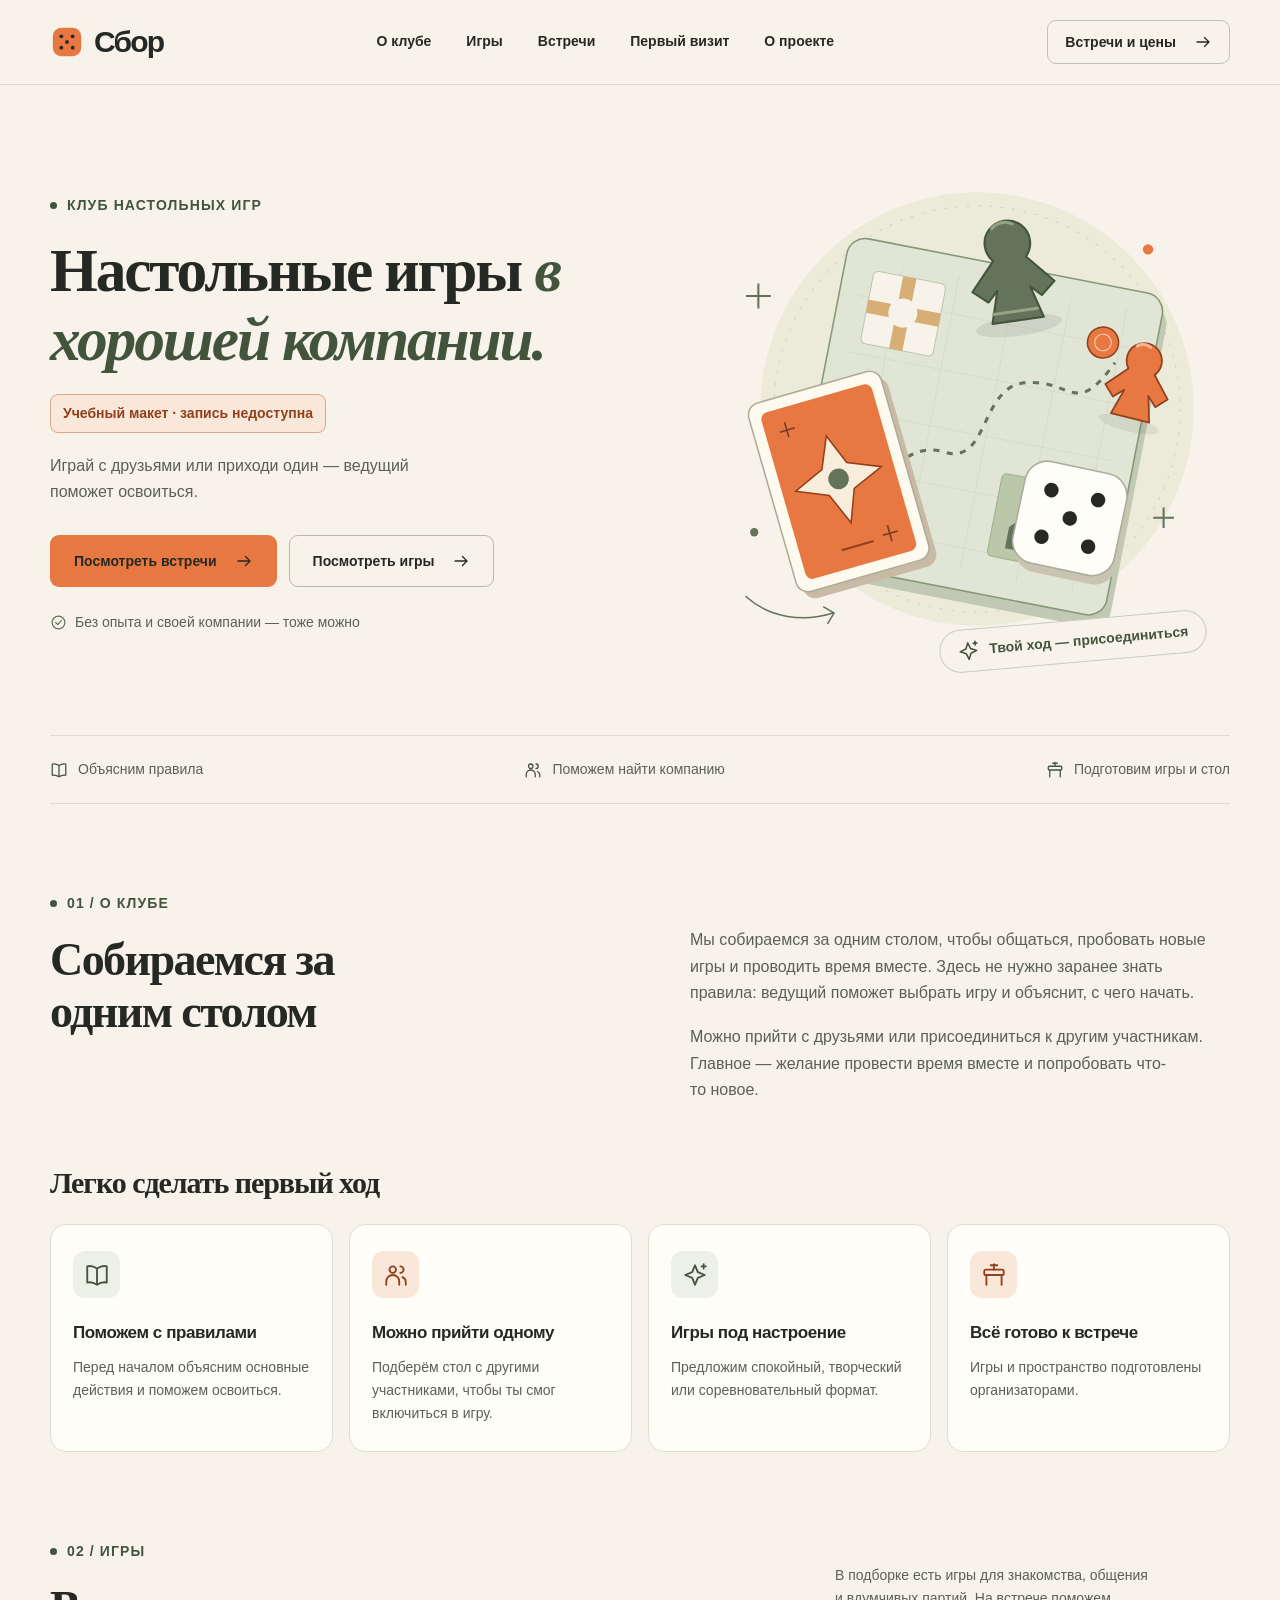
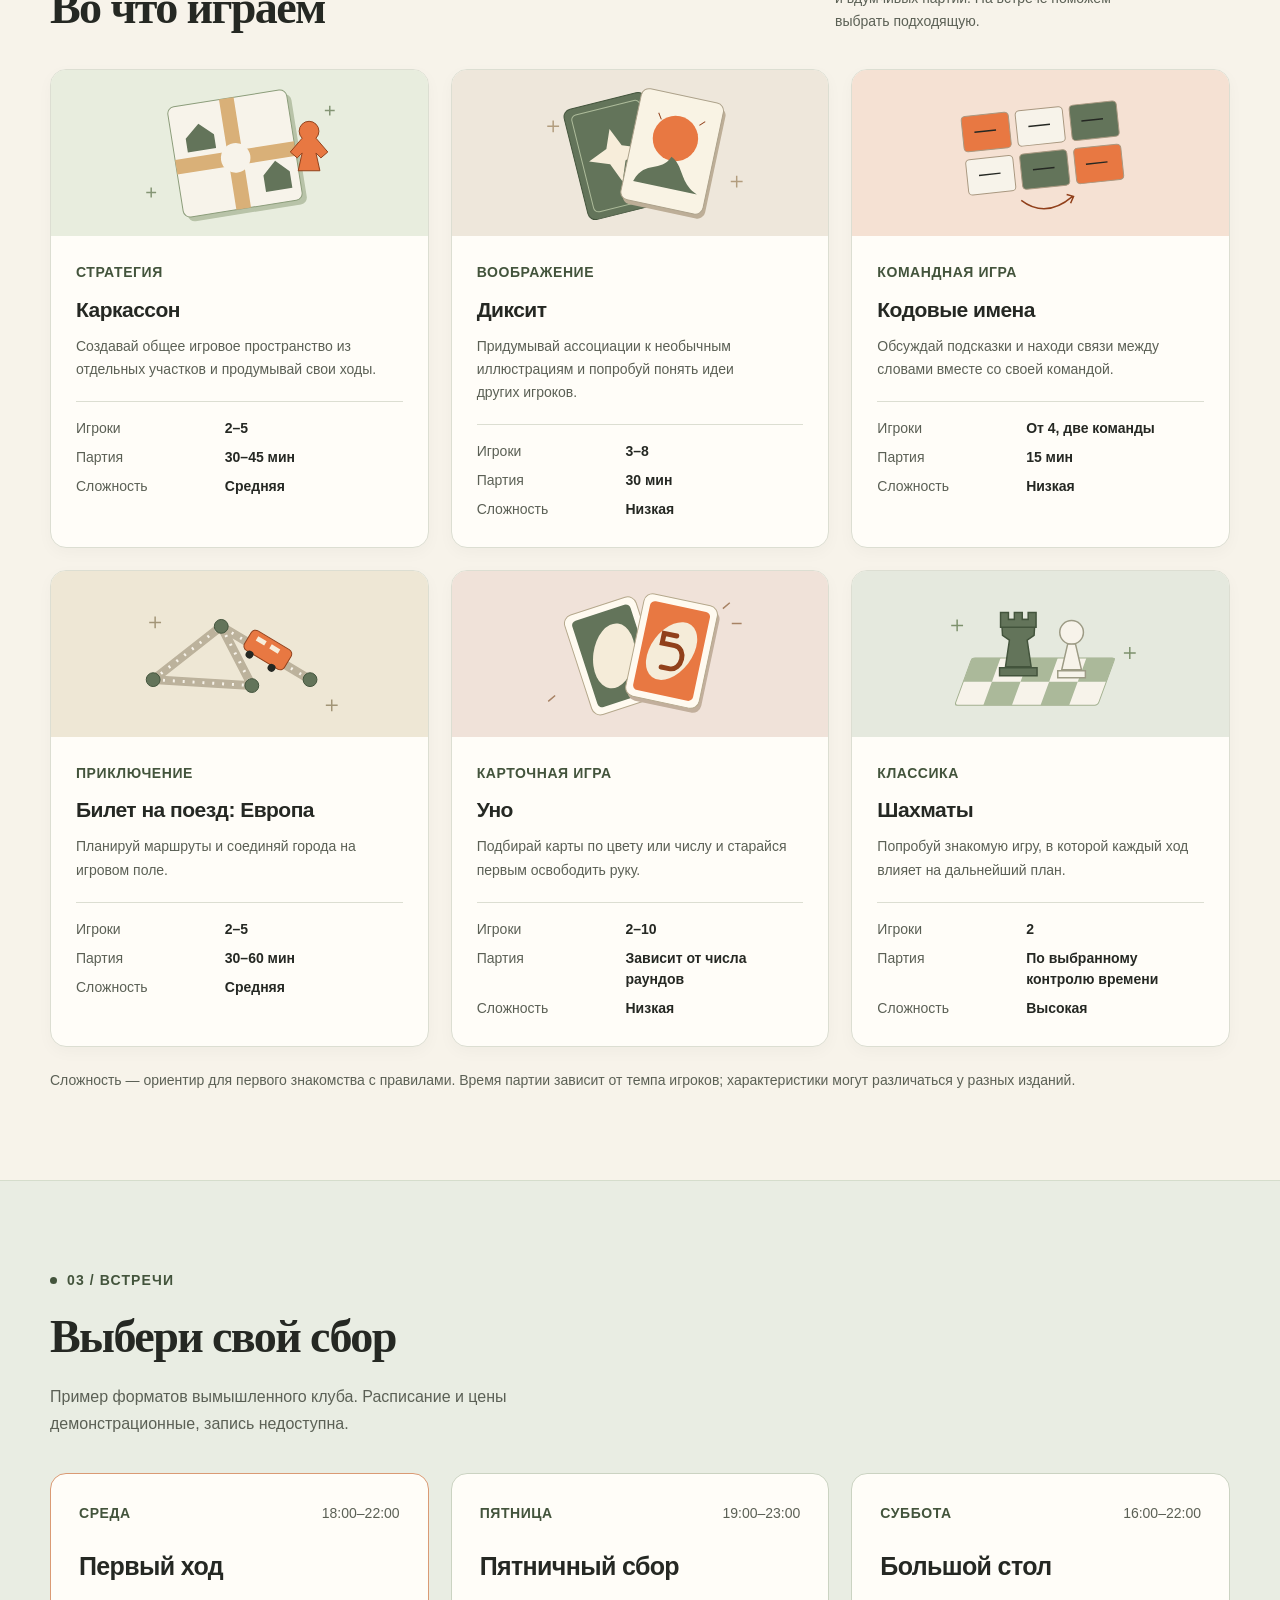
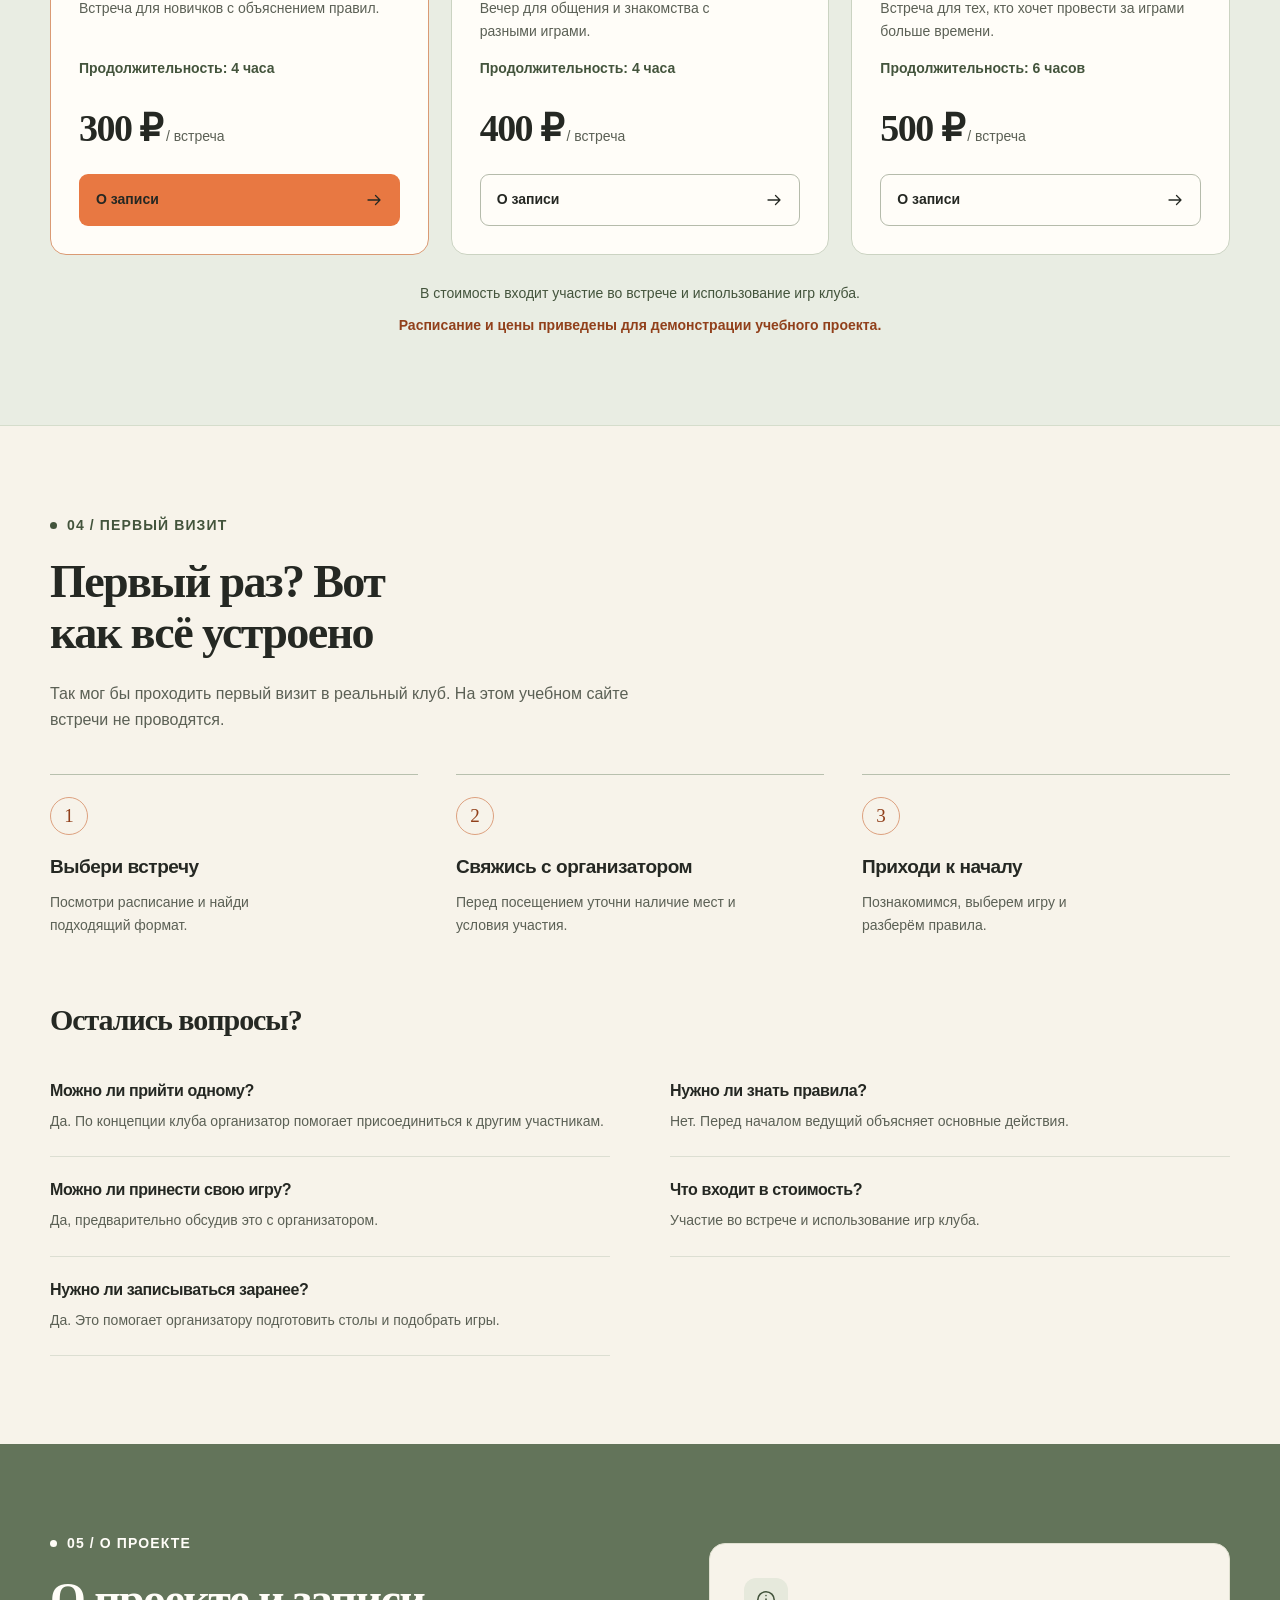
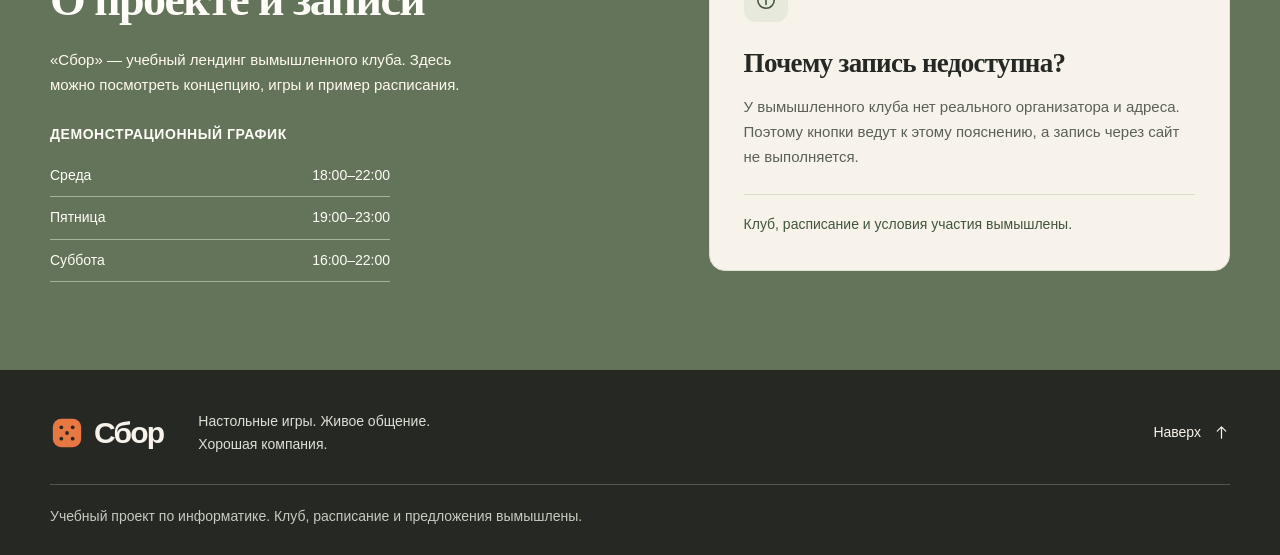
==== commit be58681f: "Refactoring: separate CSS and JS, update title" ====
--- a/1.2/index.html
+++ b/1.2/index.html
@@ -9,309 +9,11 @@
   <meta property="og:type" content="website">
   <meta property="og:locale" content="ru_RU">
   <meta property="og:site_name" content="Сбор">
-  <meta property="og:title" content="Сбор — учебный лендинг клуба настольных игр">
-  <meta property="og:description" content="Познакомься с концепцией клуба, играми и форматами встреч. Учебный макет: клуб вымышленный, запись недоступна.">
+  <meta property="og:title" content="Клуб настольных игр «Сбор» — игротеки и встречи в Санкт-Петербурге">
+  <meta property="og:description" content="Игры, игротеки и встречи клуба «Сбор» в Санкт-Петербурге. Учебный макет: клуб вымышленный, запись недоступна.">
   <!-- Макет не индексируется. Canonical, og:url и og:image добавляются после выбора реального адреса публикации. -->
-  <title>Сбор — учебный лендинг клуба настольных игр</title>
-  <style>
-    /* Палитра, базовая типографика и доступность */
-    :root {
-      --paper: #f7f3ea;
-      --ink: #252823;
-      --muted: #5b6055;
-      --orange: #e87842;
-      --orange-dark: #91401b;
-      --green: #63745a;
-      --green-dark: #43543c;
-      --line: #dcded2;
-      --white: #fffdf8;
-      --radius: 16px;
-      --header-height: 84px;
-    }
-    * { box-sizing: border-box; }
-    html { scroll-behavior: smooth; }
-    body { margin: 0; background: var(--paper); color: var(--ink); font-family: Arial, Helvetica, sans-serif; font-size: 1rem; line-height: 1.65; overflow-wrap: break-word; }
-    button, a { -webkit-tap-highlight-color: transparent; }
-    button { font: inherit; }
-    a { color: inherit; text-decoration: none; }
-    svg { display: block; max-width: 100%; }
-    h1, h2, h3, p { margin: 0; }
-    h1, h2 { font-family: Georgia, "Times New Roman", serif; font-weight: 700; letter-spacing: -.035em; line-height: 1.12; text-wrap: balance; overflow-wrap: anywhere; }
-    h2 { font-size: clamp(32px, 3.6vw, 48px); }
-    h3 { font-size: 21px; line-height: 1.25; letter-spacing: -.025em; }
-    p { text-wrap: pretty; }
-    a:focus-visible, button:focus-visible { outline: 3px solid var(--orange-dark); outline-offset: 5px; }
-    section[id], main[id] { scroll-margin-top: calc(var(--header-height) + 24px); }
-    [tabindex="-1"]:focus-visible { outline: 3px solid var(--orange-dark); outline-offset: -3px; }
-    .hero > *, .about-layout > *, .contact-layout > *, .game-copy, .meeting-card, .visit-steps li { min-width: 0; }
-    .container { width: min(1180px, calc(100% - 80px)); margin-inline: auto; }
-    .section { padding-block: 88px; }
-    .eyebrow { display: flex; align-items: center; gap: 10px; margin-bottom: 19px; color: var(--green-dark); font-size: .875rem; font-weight: 700; letter-spacing: .08em; text-transform: uppercase; }
-    .eyebrow::before { content: ""; width: 7px; height: 7px; background: currentColor; border-radius: 50%; flex-shrink: 0; }
-    .section-intro { max-width: 610px; margin-top: 22px; color: var(--muted); }
-    .icon { width: 22px; height: 22px; flex-shrink: 0; fill: none; stroke: currentColor; stroke-width: 1.7; stroke-linecap: round; stroke-linejoin: round; }
-    .button { display: inline-flex; justify-content: center; align-items: center; gap: 18px; min-height: 52px; padding: 13px 23px; border: 1px solid transparent; border-radius: 9px; font-size: 14px; font-weight: 700; line-height: 1.35; transition: background .18s, transform .18s, border-color .18s; }
-    .button-primary { background: var(--orange); color: var(--ink); }
-    .button-secondary { border-color: #b5bbab; background: transparent; }
-    .button .icon { width: 18px; height: 18px; }
-    .skip-link { position: fixed; top: 12px; left: 12px; z-index: 100; padding: 10px 16px; border-radius: 8px; background: var(--ink); color: var(--white); transform: translateY(-160%); }
-    .skip-link:focus { transform: translateY(0); }
-    .svg-library { position: absolute; width: 0; height: 0; overflow: hidden; }
-
-    /* Закреплённая шапка и мобильное меню */
-    .site-header { position: sticky; top: 0; z-index: 20; border-bottom: 1px solid var(--line); background: var(--paper); }
-    .header-inner { position: relative; display: flex; align-items: center; justify-content: space-between; gap: 24px; min-height: 84px; }
-    .logo { display: inline-flex; align-items: center; gap: 10px; font-size: 30px; font-weight: 800; line-height: 1; letter-spacing: -.06em; }
-    .logo-mark { width: 34px; height: 34px; color: var(--orange); }
-    .navigation { display: flex; align-items: center; gap: 27px; }
-    .navigation a { padding: 14px 4px; font-size: .875rem; font-weight: 700; transition: color .18s; }
-    .navigation a[aria-current="location"] { color: var(--orange-dark); text-decoration: underline; text-decoration-thickness: 2px; text-underline-offset: 6px; }
-    .header-cta { min-height: 44px; padding: 10px 17px; font-size: .875rem; border-color: #bec4b4; }
-    .menu-toggle { display: none; align-items: center; justify-content: center; gap: 8px; min-height: 44px; padding: 9px 12px; border: 1px solid #b5bbab; border-radius: 8px; background: transparent; color: var(--ink); font-size: .875rem; font-weight: 700; cursor: pointer; }
-
-    /* Первый экран: типографика и собственная SVG-композиция */
-    .hero { display: grid; grid-template-columns: 1.13fr 1fr; align-items: center; gap: 32px; padding-top: 70px; padding-bottom: 62px; }
-    .hero h1 { max-width: 660px; font-size: clamp(46px, 4.8vw, 69px); }
-    .hero h1 em { position: relative; color: var(--green-dark); font-weight: inherit; }
-    .demo-notice { width: fit-content; max-width: 100%; margin-top: 20px; padding: 8px 12px; border: 1px solid #d8a889; border-radius: 8px; background: #f9e7d9; color: var(--orange-dark); font-size: .875rem; font-weight: 700; line-height: 1.5; }
-    .hero-description { max-width: 475px; margin-top: 20px; color: var(--muted); font-size: 1rem; }
-    .hero-actions { display: flex; flex-wrap: wrap; gap: 12px; margin-top: 30px; }
-    .hero-note { display: flex; align-items: center; gap: 8px; margin-top: 24px; color: var(--muted); font-size: .875rem; }
-    .hero-note .icon { width: 17px; height: 17px; color: var(--green); }
-    .hero-art { position: relative; min-width: 0; }
-    .hero-art > svg { width: 100%; height: auto; }
-    .art-caption { position: absolute; right: 23px; bottom: 10px; display: flex; align-items: center; gap: 10px; max-width: 100%; padding: 9px 17px; border: 1px solid #c6cdbb; border-radius: 50px; background: var(--paper); color: var(--green-dark); font-size: .875rem; font-weight: 700; transform: rotate(-5deg); }
-    .hero-bottom { display: flex; justify-content: space-between; gap: 24px; margin-block: 0; padding: 22px 0; border-top: 1px solid var(--line); border-bottom: 1px solid var(--line); color: var(--muted); font-size: .875rem; list-style: none; }
-    .hero-bottom li { display: flex; align-items: center; gap: 10px; }
-    .hero-bottom .icon { width: 18px; height: 18px; color: var(--green-dark); }
-
-    /* О клубе и преимущества */
-    .about-layout { display: grid; grid-template-columns: 1fr 1fr; gap: 100px; align-items: start; }
-    .about-layout h2 { max-width: 400px; }
-    .about-copy { padding-top: 35px; color: var(--muted); }
-    .about-copy p + p { margin-top: 18px; }
-    .benefits { margin-top: 62px; }
-    .benefits h2 { font-size: 30px; }
-    .benefit-grid { display: grid; grid-template-columns: repeat(4, minmax(0, 1fr)); gap: 16px; margin-top: 25px; }
-    .benefit-card { padding: 26px 22px; border: 1px solid var(--line); border-radius: var(--radius); background: var(--white); }
-    .benefit-icon { display: flex; align-items: center; justify-content: center; width: 47px; height: 47px; margin-bottom: 24px; border-radius: 12px; background: #edf0e7; color: var(--green-dark); }
-    .benefit-card:nth-child(even) .benefit-icon { background: #f9e7d9; color: var(--orange-dark); }
-    .benefit-icon .icon { width: 26px; height: 26px; }
-    .benefit-card h3 { font-size: 17px; }
-    .benefit-card p { margin-top: 12px; color: var(--muted); font-size: .875rem; }
-
-    /* Игры: карточки с декоративными, а не официальными обложками */
-    .games-section { padding-top: 0; }
-    .section-heading-row { display: flex; justify-content: space-between; align-items: end; gap: 28px; }
-    .section-heading-row .section-intro { max-width: 395px; margin-top: 0; font-size: 14px; }
-    .game-grid { display: grid; grid-template-columns: repeat(3, minmax(0, 1fr)); gap: 22px; margin-top: 36px; }
-    .game-card { overflow: hidden; border: 1px solid var(--line); border-radius: var(--radius); background: var(--white); }
-    .game-art { display: flex; align-items: center; justify-content: center; height: 166px; padding: 9px 20px; background: #e8edde; }
-    .game-art svg { width: 280px; height: 148px; }
-    .game-card:nth-child(2) .game-art { background: #eee7db; }
-    .game-card:nth-child(3) .game-art { background: #f5e1d3; }
-    .game-card:nth-child(4) .game-art { background: #eee7d5; }
-    .game-card:nth-child(5) .game-art { background: #f0e2d9; }
-    .game-card:nth-child(6) .game-art { background: #e5e9de; }
-    .game-copy { padding: 23px 25px 27px; }
-    .category { display: inline-block; margin-bottom: 12px; color: var(--green-dark); font-size: .875rem; font-weight: 700; letter-spacing: .04em; text-transform: uppercase; }
-    .game-copy p { margin-top: 12px; color: var(--muted); font-size: 14px; }
-    .game-details { display: grid; gap: 8px; margin: 20px 0 0; padding-top: 16px; border-top: 1px solid var(--line); font-size: .875rem; line-height: 1.5; }
-    .game-details > div { display: grid; grid-template-columns: minmax(0, 1fr) minmax(0, 1.3fr); gap: 12px; }
-    .game-details dt { color: var(--muted); }
-    .game-details dd { min-width: 0; margin: 0; font-weight: 700; }
-    .games-note { margin-top: 22px; color: var(--muted); font-size: .875rem; }
-
-    /* Форматы встреч и стоимость */
-    .meetings-section { border-top: 1px solid #d5ddcc; border-bottom: 1px solid #d5ddcc; background: #e9ede3; }
-    .meeting-grid { display: grid; grid-template-columns: repeat(3, minmax(0, 1fr)); gap: 22px; margin-top: 36px; }
-    .meeting-card { display: flex; flex-direction: column; padding: 28px; border: 1px solid #cbd3c2; border-radius: var(--radius); background: var(--white); }
-    .meeting-card:first-child { border-color: #da9a74; }
-    .meeting-top { display: flex; flex-wrap: wrap; align-items: center; justify-content: space-between; gap: 8px 12px; margin-bottom: 26px; }
-    .meeting-day { color: var(--green-dark); font-size: .875rem; font-weight: 700; letter-spacing: .04em; text-transform: uppercase; }
-    .meeting-time { color: var(--muted); font-size: .875rem; font-variant-numeric: tabular-nums; }
-    .meeting-card h3 { font-size: 25px; }
-    .meeting-card p { flex: 1; margin-top: 14px; color: var(--muted); font-size: 14px; }
-    .meeting-duration { display: block; margin-top: 14px; color: var(--green-dark); font-size: .875rem; font-weight: 700; }
-    .meeting-price { margin-top: 28px; margin-bottom: 24px; font-family: Georgia, "Times New Roman", serif; font-size: 38px; font-weight: 700; line-height: 1.1; letter-spacing: -.04em; }
-    .meeting-price span { margin-left: 4px; color: var(--muted); font-family: Arial, Helvetica, sans-serif; font-size: .875rem; font-weight: 400; letter-spacing: 0; }
-    .meeting-card .button { width: 100%; justify-content: space-between; gap: 10px; padding-inline: 16px; }
-    .meeting-notes { display: flex; flex-direction: column; align-items: center; gap: 9px; margin-top: 27px; text-align: center; }
-    .meeting-notes p { color: var(--green-dark); font-size: .875rem; }
-    .meeting-notes .demo-note { color: var(--orange-dark); font-size: .875rem; font-weight: 700; }
-
-    /* Первый визит и открытые ответы на вопросы */
-    .visit-section h2 { max-width: 650px; }
-    .visit-steps { display: grid; grid-template-columns: repeat(3, minmax(0, 1fr)); gap: 38px; margin: 40px 0 0; padding: 0; list-style: none; }
-    .visit-steps li { padding-top: 22px; border-top: 1px solid #b8c0ae; }
-    .step-number { display: inline-flex; align-items: center; justify-content: center; width: 38px; height: 38px; margin-bottom: 20px; border: 1px solid #dda17f; border-radius: 50%; color: var(--orange-dark); font-family: Georgia, "Times New Roman", serif; font-size: 19px; }
-    .visit-steps h3 { font-size: 19px; }
-    .visit-steps p { max-width: 295px; margin-top: 12px; color: var(--muted); font-size: 14px; }
-    .faq { margin-top: 66px; }
-    .faq h2 { font-size: 30px; }
-    .faq-grid { display: grid; grid-template-columns: 1fr 1fr; gap: 0 60px; margin-top: 22px; }
-    .faq-item { padding: 23px 0; border-bottom: 1px solid var(--line); }
-    .faq-item h3 { font-size: 16px; }
-    .faq-item p { margin-top: 9px; color: var(--muted); font-size: 14px; }
-
-    /* Контакты учебного проекта и подвал */
-    .contacts-section { background: var(--green); color: var(--white); }
-    .contact-layout { display: grid; grid-template-columns: 1.1fr 1fr; gap: 85px; align-items: center; }
-    .contacts-section .eyebrow { color: var(--white); }
-    .contact-description { max-width: 420px; margin-top: 23px; color: #fffaf0; font-size: 15px; }
-    .schedule { margin-top: 28px; }
-    .schedule h3 { margin-bottom: 12px; color: var(--white); font-size: .875rem; letter-spacing: .04em; text-transform: uppercase; }
-    .schedule dl { max-width: 340px; margin: 0; font-size: 14px; }
-    .schedule-row { display: flex; flex-wrap: wrap; justify-content: space-between; gap: 8px 20px; padding-block: 9px; border-bottom: 1px solid #a5b19c; }
-    .schedule dd { margin: 0; font-variant-numeric: tabular-nums; }
-    .contact-note { position: relative; padding: 34px; border: 1px solid #e0e0d1; border-radius: var(--radius); background: var(--paper); color: var(--ink); }
-    .contact-note .note-icon { display: flex; align-items: center; justify-content: center; width: 44px; height: 44px; margin-bottom: 25px; border-radius: 12px; background: #e6e9dc; color: var(--green-dark); }
-    .contact-note h3 { font-family: Georgia, "Times New Roman", serif; font-size: 27px; }
-    .contact-note p { margin-top: 15px; color: var(--muted); font-size: 15px; }
-    .contact-note .note-bottom { margin-top: 24px; padding-top: 18px; border-top: 1px solid #d7dccd; color: var(--green-dark); font-size: .875rem; }
-    .site-footer { padding-block: 40px 27px; background: var(--ink); color: var(--paper); }
-    .footer-top { display: flex; justify-content: space-between; align-items: center; gap: 30px; }
-    .footer-brand { display: flex; align-items: center; gap: 35px; }
-    .footer-brand p { color: #dedfd5; font-size: .875rem; }
-    .back-top { display: inline-flex; align-items: center; gap: 12px; min-height: 44px; font-size: .875rem; }
-    .back-top .icon { transform: rotate(-90deg); width: 17px; height: 17px; }
-    .footer-bottom { margin-top: 28px; padding-top: 20px; border-top: 1px solid #53574c; color: #c7cabe; font-size: .875rem; }
-    .site-footer a:focus-visible, .contacts-section:focus-visible, .contacts-section a:focus-visible { outline-color: #fff2d4; }
-
-    @media (hover: hover) {
-      .button-primary:hover { background: #ef8d5b; transform: translateY(-2px); }
-      .button-secondary:hover { background: #e9ede2; border-color: var(--green); transform: translateY(-2px); }
-      .navigation a:hover { color: var(--orange-dark); }
-      .back-top:hover { color: #f4a778; }
-    }
-    @media (max-width: 1050px) {
-      .container { width: calc(100% - 56px); }
-      .navigation { gap: 19px; }
-      .header-cta { display: none; }
-      .hero { gap: 10px; padding-top: 50px; }
-      .hero h1 { font-size: clamp(43px, 5.4vw, 58px); }
-      .hero-actions { gap: 9px; }
-      .hero-actions .button { padding-inline: 18px; gap: 10px; }
-      .about-layout { gap: 55px; }
-      .benefit-grid { grid-template-columns: repeat(2, minmax(0, 1fr)); }
-      .benefit-card { display: grid; grid-template-columns: 46px 1fr; align-items: start; gap: 0 20px; }
-      .benefit-icon { grid-row: span 2; margin: 0; }
-      .benefit-card p { grid-column: 2; }
-      .game-copy { padding-inline: 20px; }
-      .meeting-card { padding: 23px; }
-      .meeting-card h3 { font-size: 22px; }
-      .contact-layout { gap: 45px; }
-    }
-    @media (max-width: 760px) {
-      .container { width: calc(100% - 40px); }
-      .section { padding-block: 64px; }
-      :root { --header-height: 72px; }
-      .site-header { position: static; }
-      .js .site-header { position: sticky; }
-      .header-inner { flex-wrap: wrap; gap: 0; min-height: 72px; padding-block: 18px; }
-      .logo { font-size: 27px; }
-      .logo-mark { width: 30px; height: 30px; }
-      .navigation { flex-basis: 100%; display: grid; grid-template-columns: repeat(2, minmax(0, 1fr)); gap: 0 12px; margin-top: 12px; }
-      .navigation a { min-height: 44px; padding: 10px 4px; font-size: .875rem; }
-      .js .header-inner { flex-wrap: nowrap; padding-block: 12px; }
-      .js .menu-toggle { display: inline-flex; }
-      .js .navigation { position: absolute; top: 100%; left: -20px; right: -20px; display: none; gap: 0; max-height: calc(100vh - var(--header-height)); max-height: calc(100dvh - var(--header-height)); margin-top: 0; padding: 10px 20px 18px; overflow-y: auto; overscroll-behavior: contain; border-bottom: 1px solid var(--line); background: var(--paper); box-shadow: 0 10px 16px #2528230a; }
-      .js .navigation.is-open { display: flex; flex-direction: column; align-items: stretch; }
-      .js .navigation a { min-height: 44px; padding: 11px 12px; border-radius: 6px; font-size: 14px; }
-      .hero { grid-template-columns: 1fr; gap: 22px; padding-top: 28px; padding-bottom: 33px; }
-      .hero .eyebrow { margin-bottom: 12px; }
-      .hero h1 { max-width: 600px; font-size: clamp(32px, 7vw, 50px); }
-      .demo-notice { margin-top: 12px; }
-      .hero-description { max-width: 550px; margin-top: 14px; }
-      .hero-actions { margin-top: 18px; }
-      .hero-note { margin-top: 20px; }
-      .hero-art { width: min(450px, 100%); margin: 0 auto; }
-      .art-caption { bottom: 5px; }
-      .hero-bottom { justify-content: center; flex-wrap: wrap; gap: 12px 22px; padding-block: 19px; }
-      .about-layout { grid-template-columns: 1fr; gap: 23px; }
-      .about-layout h2 { max-width: 550px; }
-      .about-copy { max-width: 620px; padding-top: 0; }
-      .benefits { margin-top: 40px; }
-      .benefit-card { display: block; padding: 23px; }
-      .benefit-icon { margin-bottom: 19px; }
-      .section-heading-row { display: block; }
-      .section-heading-row .section-intro { max-width: 580px; margin-top: 20px; }
-      .games-section { padding-top: 0; }
-      .game-grid { grid-template-columns: repeat(2, minmax(0, 1fr)); gap: 16px; margin-top: 28px; }
-      .game-art { height: 150px; padding-inline: 10px; }
-      .game-art svg { height: 135px; }
-      .game-copy { padding: 20px; }
-      .meeting-grid { grid-template-columns: 1fr; gap: 17px; margin-top: 28px; }
-      .meeting-card { display: grid; grid-template-columns: 1fr auto; gap: 0 20px; padding: 26px; }
-      .meeting-top { grid-column: 1 / -1; margin-bottom: 20px; }
-      .meeting-card h3 { grid-column: 1; font-size: 25px; }
-      .meeting-card p { grid-column: 1; max-width: 380px; margin-top: 11px; }
-      .meeting-price { grid-column: 2; grid-row: 2 / 4; align-self: center; margin: 0; font-size: 33px; }
-      .meeting-price span { display: block; margin: 5px 0 0; font-size: .875rem; }
-      .meeting-duration { grid-column: 1; }
-      .meeting-card .button { grid-column: 1 / -1; margin-top: 22px; }
-      .visit-steps { grid-template-columns: 1fr; gap: 24px; margin-top: 30px; }
-      .visit-steps li { display: grid; grid-template-columns: 38px minmax(0, 1fr); gap: 0 17px; padding-top: 22px; }
-      .step-number { grid-row: span 2; margin: 0; }
-      .visit-steps h3 { align-self: center; font-size: 18px; }
-      .visit-steps p { grid-column: 2; max-width: none; font-size: .875rem; }
-      .faq-grid { gap: 0 30px; }
-      .contact-layout { grid-template-columns: 1fr; gap: 35px; }
-      .contact-description { max-width: 540px; }
-      .contact-note { max-width: 600px; }
-      .footer-brand { display: block; }
-      .footer-brand p { margin-top: 17px; max-width: 260px; }
-    }
-    @media (max-width: 600px) {
-      .benefit-grid, .game-grid, .faq-grid { grid-template-columns: 1fr; }
-    }
-    @media (max-width: 460px) {
-      .container { width: calc(100% - 36px); }
-      .hero { padding-top: 24px; }
-      .hero h1 { font-size: clamp(32px, 8vw, 37px); }
-      .hero-description { font-size: 1rem; }
-      .hero-actions { display: grid; grid-template-columns: 1fr; }
-      .hero-actions .button { justify-content: space-between; }
-      .hero-note { font-size: .875rem; }
-      .hero-art { margin-top: 4px; }
-      .art-caption { position: static; justify-content: center; width: fit-content; margin: 0 auto; padding: 7px 12px; font-size: .875rem; transform: none; }
-      .hero-bottom { flex-direction: column; align-items: start; gap: 10px; }
-      .benefit-grid, .game-grid, .visit-steps, .faq-grid { grid-template-columns: 1fr; }
-      .benefit-card { display: grid; grid-template-columns: 46px 1fr; gap: 0 17px; padding: 22px; }
-      .benefit-icon { grid-row: span 2; margin: 0; }
-      .benefit-card p { grid-column: 2; }
-      .game-grid { gap: 20px; }
-      .game-art { height: 170px; }
-      .game-art svg { height: 150px; }
-      .game-copy { padding: 23px; }
-      .meeting-card { grid-template-columns: 1fr; padding: 25px; }
-      .meeting-card h3, .meeting-card p, .meeting-duration, .meeting-price, .meeting-card .button { grid-column: 1; }
-      .meeting-price { grid-row: auto; margin-top: 22px; }
-      .meeting-price span { display: inline; margin-left: 5px; }
-      .meeting-notes { align-items: start; text-align: left; }
-      .visit-steps { gap: 24px; margin-top: 30px; }
-      .visit-steps li { display: grid; grid-template-columns: 38px 1fr; gap: 0 17px; padding-top: 22px; }
-      .step-number { grid-row: span 2; margin: 0; }
-      .visit-steps h3 { align-self: center; font-size: 18px; }
-      .visit-steps p { grid-column: 2; max-width: none; font-size: 14px; }
-      .faq { margin-top: 45px; }
-      .contact-note { padding: 27px; }
-      .footer-top { align-items: start; gap: 18px; }
-      .footer-brand p { max-width: 200px; }
-      .back-top { white-space: nowrap; font-size: .875rem; }
-      .js .navigation { left: -18px; right: -18px; padding-inline: 18px; }
-    }
-    @media (max-width: 359px) {
-      .hero h1 { font-size: 32px; }
-      .benefit-card { display: block; }
-      .benefit-icon { margin-bottom: 15px; }
-      .footer-top { flex-direction: column; }
-    }
-    @media (prefers-reduced-motion: reduce) {
-      html { scroll-behavior: auto; }
-      *, *::before, *::after { transition: none !important; animation: none !important; }
-    }
-  </style>
+  <title>Клуб настольных игр «Сбор» — игротеки и встречи в Санкт-Петербурге</title>
+  <link rel="stylesheet" href="style.css">
 </head>
 <body>
   <a class="skip-link" href="#top">Перейти к содержимому</a>
@@ -572,98 +274,6 @@
     </div>
   </footer>
 
-  <script>
-    // Без JavaScript мобильная навигация остаётся видимой.
-    const menuButton = document.querySelector('.menu-toggle');
-    const navigation = document.querySelector('.navigation');
-    const header = document.querySelector('.site-header');
-    const headerInner = document.querySelector('.header-inner');
-    const navigationLinks = [...navigation.querySelectorAll('a[href^="#"]')];
-    const navigationSections = navigationLinks.map((link) => document.getElementById(link.hash.slice(1)));
-    const mobileViewport = window.matchMedia('(max-width: 760px)');
-    let updatePending = false;
-
-    function setMenuOpen(isOpen, restoreFocus = false) {
-      const open = isOpen && mobileViewport.matches;
-      navigation.classList.toggle('is-open', open);
-      menuButton.setAttribute('aria-expanded', String(open));
-      menuButton.setAttribute('aria-label', open ? 'Закрыть меню' : 'Открыть меню');
-      if (!open && restoreFocus && mobileViewport.matches) menuButton.focus();
-    }
-
-    function setCurrentSection(sectionId) {
-      navigationLinks.forEach((link) => {
-        if (link.hash === '#' + sectionId) link.setAttribute('aria-current', 'location');
-        else link.removeAttribute('aria-current');
-      });
-    }
-
-    function updatePagePosition() {
-      updatePending = false;
-      const headerHeight = header.getBoundingClientRect().height;
-      document.documentElement.style.setProperty('--header-height', headerHeight + 'px');
-      let currentSection = '';
-      navigationSections.forEach((section) => {
-        if (section.getBoundingClientRect().top <= headerHeight + 24) currentSection = section.id;
-      });
-      // Последний раздел может быть ниже порога даже после прокрутки до самого низа.
-      if (window.scrollY > 0 && window.scrollY + window.innerHeight >= document.documentElement.scrollHeight - 4) {
-        currentSection = navigationSections[navigationSections.length - 1].id;
-      }
-      setCurrentSection(currentSection);
-    }
-
-    function schedulePositionUpdate() {
-      if (!updatePending) {
-        updatePending = true;
-        window.requestAnimationFrame(updatePagePosition);
-      }
-    }
-
-    menuButton.addEventListener('click', () => {
-      setMenuOpen(menuButton.getAttribute('aria-expanded') !== 'true');
-    });
-    document.addEventListener('keydown', (event) => {
-      if (event.key === 'Escape' && menuButton.getAttribute('aria-expanded') === 'true') {
-        event.preventDefault();
-        setMenuOpen(false, true);
-      }
-    });
-    document.addEventListener('click', (event) => {
-      const link = event.target.closest('a[href^="#"]');
-      const regularClick = event.button === 0 && !event.ctrlKey && !event.metaKey && !event.shiftKey && !event.altKey;
-      if (link && regularClick && !event.defaultPrevented) {
-        const destination = document.getElementById(link.hash.slice(1));
-        if (destination) {
-          setMenuOpen(false);
-          // Сохраняем обычный переход по якорю и историю, но убираем фокус из скрытого меню.
-          destination.focus({ preventScroll: true });
-          setCurrentSection(destination.id);
-        }
-      } else if (!headerInner.contains(event.target)) {
-        setMenuOpen(false, navigation.contains(document.activeElement));
-      }
-    });
-    document.addEventListener('focusin', (event) => {
-      if (!headerInner.contains(event.target)) setMenuOpen(false);
-    });
-    mobileViewport.addEventListener('change', (event) => {
-      const navigationHadFocus = navigation.contains(document.activeElement);
-      const toggleHadFocus = document.activeElement === menuButton;
-      setMenuOpen(false);
-      if (event.matches && navigationHadFocus) menuButton.focus();
-      else if (!event.matches && toggleHadFocus) {
-        const currentLink = navigationLinks.find((link) => link.hasAttribute('aria-current'));
-        (currentLink || navigationLinks[0]).focus();
-      }
-      schedulePositionUpdate();
-    });
-    window.addEventListener('scroll', schedulePositionUpdate, { passive: true });
-    window.addEventListener('resize', schedulePositionUpdate);
-    window.addEventListener('hashchange', schedulePositionUpdate);
-    if ('ResizeObserver' in window) new ResizeObserver(schedulePositionUpdate).observe(header);
-    document.documentElement.classList.add('js');
-    updatePagePosition();
-  </script>
+  <script src="main.js"></script>
 </body>
 </html>
--- a/1.2/style.css
+++ b/1.2/style.css
@@ -0,0 +1,299 @@
+/* Палитра, базовая типографика и доступность */
+    :root {
+      --paper: #f7f3ea;
+      --ink: #252823;
+      --muted: #5b6055;
+      --orange: #e87842;
+      --orange-dark: #91401b;
+      --green: #63745a;
+      --green-dark: #43543c;
+      --line: #dcded2;
+      --white: #fffdf8;
+      --radius: 16px;
+      --header-height: 84px;
+    }
+    * { box-sizing: border-box; }
+    html { scroll-behavior: smooth; }
+    body { margin: 0; background: var(--paper); color: var(--ink); font-family: Arial, Helvetica, sans-serif; font-size: 1rem; line-height: 1.65; overflow-wrap: break-word; }
+    button, a { -webkit-tap-highlight-color: transparent; }
+    button { font: inherit; }
+    a { color: inherit; text-decoration: none; }
+    svg { display: block; max-width: 100%; }
+    h1, h2, h3, p { margin: 0; }
+    h1, h2 { font-family: Georgia, "Times New Roman", serif; font-weight: 700; letter-spacing: -.035em; line-height: 1.12; text-wrap: balance; overflow-wrap: anywhere; }
+    h2 { font-size: clamp(32px, 3.6vw, 48px); }
+    h3 { font-size: 21px; line-height: 1.25; letter-spacing: -.025em; }
+    p { text-wrap: pretty; }
+    a:focus-visible, button:focus-visible { outline: 3px solid var(--orange-dark); outline-offset: 5px; }
+    section[id], main[id] { scroll-margin-top: calc(var(--header-height) + 24px); }
+    [tabindex="-1"]:focus-visible { outline: 3px solid var(--orange-dark); outline-offset: -3px; }
+    .hero > *, .about-layout > *, .contact-layout > *, .game-copy, .meeting-card, .visit-steps li { min-width: 0; }
+    .container { width: min(1180px, calc(100% - 80px)); margin-inline: auto; }
+    .section { padding-block: 88px; }
+    .eyebrow { display: flex; align-items: center; gap: 10px; margin-bottom: 19px; color: var(--green-dark); font-size: .875rem; font-weight: 700; letter-spacing: .08em; text-transform: uppercase; }
+    .eyebrow::before { content: ""; width: 7px; height: 7px; background: currentColor; border-radius: 50%; flex-shrink: 0; }
+    .section-intro { max-width: 610px; margin-top: 22px; color: var(--muted); }
+    .icon { width: 22px; height: 22px; flex-shrink: 0; fill: none; stroke: currentColor; stroke-width: 1.7; stroke-linecap: round; stroke-linejoin: round; }
+    .button { display: inline-flex; justify-content: center; align-items: center; gap: 18px; min-height: 52px; padding: 13px 23px; border: 1px solid transparent; border-radius: 9px; font-size: 14px; font-weight: 700; line-height: 1.35; transition: background .18s, transform .18s, border-color .18s; }
+    .button-primary { background: var(--orange); color: var(--ink); }
+    .button-secondary { border-color: #b5bbab; background: transparent; }
+    .button .icon { width: 18px; height: 18px; }
+    .skip-link { position: fixed; top: 12px; left: 12px; z-index: 100; padding: 10px 16px; border-radius: 8px; background: var(--ink); color: var(--white); transform: translateY(-160%); }
+    .skip-link:focus { transform: translateY(0); }
+    .svg-library { position: absolute; width: 0; height: 0; overflow: hidden; }
+
+    /* Закреплённая шапка и мобильное меню */
+    .site-header { position: sticky; top: 0; z-index: 20; border-bottom: 1px solid var(--line); background: var(--paper); }
+    .header-inner { position: relative; display: flex; align-items: center; justify-content: space-between; gap: 24px; min-height: 84px; }
+    .logo { display: inline-flex; align-items: center; gap: 10px; font-size: 30px; font-weight: 800; line-height: 1; letter-spacing: -.06em; }
+    .logo-mark { width: 34px; height: 34px; color: var(--orange); }
+    .navigation { display: flex; align-items: center; gap: 27px; }
+    .navigation a { padding: 14px 4px; font-size: .875rem; font-weight: 700; transition: color .18s; }
+    .navigation a[aria-current="location"] { color: var(--orange-dark); text-decoration: underline; text-decoration-thickness: 2px; text-underline-offset: 6px; }
+    .header-cta { min-height: 44px; padding: 10px 17px; font-size: .875rem; border-color: #bec4b4; }
+    .menu-toggle { display: none; align-items: center; justify-content: center; gap: 8px; min-height: 44px; padding: 9px 12px; border: 1px solid #b5bbab; border-radius: 8px; background: transparent; color: var(--ink); font-size: .875rem; font-weight: 700; cursor: pointer; }
+
+    /* Первый экран: типографика и собственная SVG-композиция */
+    .hero { display: grid; grid-template-columns: 1.13fr 1fr; align-items: center; gap: 32px; padding-top: 70px; padding-bottom: 62px; }
+    .hero h1 { max-width: 660px; font-size: clamp(46px, 4.8vw, 69px); }
+    .hero h1 em { position: relative; color: var(--green-dark); font-weight: inherit; }
+    .demo-notice { width: fit-content; max-width: 100%; margin-top: 20px; padding: 8px 12px; border: 1px solid #d8a889; border-radius: 8px; background: #f9e7d9; color: var(--orange-dark); font-size: .875rem; font-weight: 700; line-height: 1.5; }
+    .hero-description { max-width: 475px; margin-top: 20px; color: var(--muted); font-size: 1rem; }
+    .hero-actions { display: flex; flex-wrap: wrap; gap: 12px; margin-top: 30px; }
+    .hero-note { display: flex; align-items: center; gap: 8px; margin-top: 24px; color: var(--muted); font-size: .875rem; }
+    .hero-note .icon { width: 17px; height: 17px; color: var(--green); }
+    .hero-art { position: relative; min-width: 0; }
+    .hero-art > svg { width: 100%; height: auto; }
+    .art-caption { position: absolute; right: 23px; bottom: 10px; display: flex; align-items: center; gap: 10px; max-width: 100%; padding: 9px 17px; border: 1px solid #c6cdbb; border-radius: 50px; background: var(--paper); color: var(--green-dark); font-size: .875rem; font-weight: 700; transform: rotate(-5deg); }
+    .hero-bottom { display: flex; justify-content: space-between; gap: 24px; margin-block: 0; padding: 22px 0; border-top: 1px solid var(--line); border-bottom: 1px solid var(--line); color: var(--muted); font-size: .875rem; list-style: none; }
+    .hero-bottom li { display: flex; align-items: center; gap: 10px; }
+    .hero-bottom .icon { width: 18px; height: 18px; color: var(--green-dark); }
+
+    /* О клубе и преимущества */
+    .about-layout { display: grid; grid-template-columns: 1fr 1fr; gap: 100px; align-items: start; }
+    .about-layout h2 { max-width: 400px; }
+    .about-copy { padding-top: 35px; color: var(--muted); }
+    .about-copy p + p { margin-top: 18px; }
+    .benefits { margin-top: 62px; }
+    .benefits h2 { font-size: 30px; }
+    .benefit-grid { display: grid; grid-template-columns: repeat(4, minmax(0, 1fr)); gap: 16px; margin-top: 25px; }
+    .benefit-card { padding: 26px 22px; border: 1px solid var(--line); border-radius: var(--radius); background: var(--white); }
+    .benefit-icon { display: flex; align-items: center; justify-content: center; width: 47px; height: 47px; margin-bottom: 24px; border-radius: 12px; background: #edf0e7; color: var(--green-dark); }
+    .benefit-card:nth-child(even) .benefit-icon { background: #f9e7d9; color: var(--orange-dark); }
+    .benefit-icon .icon { width: 26px; height: 26px; }
+    .benefit-card h3 { font-size: 17px; }
+    .benefit-card p { margin-top: 12px; color: var(--muted); font-size: .875rem; }
+
+    /* Игры: карточки с декоративными, а не официальными обложками */
+    .games-section { padding-top: 0; }
+    .section-heading-row { display: flex; justify-content: space-between; align-items: end; gap: 28px; }
+    .section-heading-row .section-intro { max-width: 395px; margin-top: 0; font-size: 14px; }
+    .game-grid { display: grid; grid-template-columns: repeat(3, minmax(0, 1fr)); gap: 22px; margin-top: 36px; }
+    .game-card { display: flex; flex-direction: column; overflow: hidden; border: 1px solid var(--line); border-radius: var(--radius); background: var(--white); box-shadow: 0 5px 16px #25282308; transition: transform .2s ease, box-shadow .2s ease, border-color .2s ease; }
+    .game-art { display: flex; align-items: center; justify-content: center; height: 166px; padding: 9px 20px; background: #e8edde; }
+    .game-art svg { width: 280px; height: 148px; }
+    .game-card:nth-child(2) .game-art { background: #eee7db; }
+    .game-card:nth-child(3) .game-art { background: #f5e1d3; }
+    .game-card:nth-child(4) .game-art { background: #eee7d5; }
+    .game-card:nth-child(5) .game-art { background: #f0e2d9; }
+    .game-card:nth-child(6) .game-art { background: #e5e9de; }
+    .game-copy { flex: 1; padding: 23px 25px 27px; }
+    .category { display: inline-block; margin-bottom: 12px; color: var(--green-dark); font-size: .875rem; font-weight: 700; letter-spacing: .04em; text-transform: uppercase; }
+    .game-copy p { margin-top: 12px; color: var(--muted); font-size: 14px; }
+    .game-details { display: grid; gap: 8px; margin: 20px 0 0; padding-top: 16px; border-top: 1px solid var(--line); font-size: .875rem; line-height: 1.5; }
+    .game-details > div { display: grid; grid-template-columns: minmax(0, 1fr) minmax(0, 1.3fr); gap: 12px; }
+    .game-details dt { color: var(--muted); }
+    .game-details dd { min-width: 0; margin: 0; font-weight: 700; }
+    .games-note { margin-top: 22px; color: var(--muted); font-size: .875rem; }
+
+    /* Форматы встреч и стоимость */
+    .meetings-section { border-top: 1px solid #d5ddcc; border-bottom: 1px solid #d5ddcc; background: #e9ede3; }
+    .meeting-grid { display: grid; grid-template-columns: repeat(3, minmax(0, 1fr)); gap: 22px; margin-top: 36px; }
+    .meeting-card { display: flex; flex-direction: column; padding: 28px; border: 1px solid #cbd3c2; border-radius: var(--radius); background: var(--white); }
+    .meeting-card:first-child { border-color: #da9a74; }
+    .meeting-top { display: flex; flex-wrap: wrap; align-items: center; justify-content: space-between; gap: 8px 12px; margin-bottom: 26px; }
+    .meeting-day { color: var(--green-dark); font-size: .875rem; font-weight: 700; letter-spacing: .04em; text-transform: uppercase; }
+    .meeting-time { color: var(--muted); font-size: .875rem; font-variant-numeric: tabular-nums; }
+    .meeting-card h3 { font-size: 25px; }
+    .meeting-card p { flex: 1; margin-top: 14px; color: var(--muted); font-size: 14px; }
+    .meeting-duration { display: block; margin-top: 14px; color: var(--green-dark); font-size: .875rem; font-weight: 700; }
+    .meeting-price { margin-top: 28px; margin-bottom: 24px; font-family: Georgia, "Times New Roman", serif; font-size: 38px; font-weight: 700; line-height: 1.1; letter-spacing: -.04em; }
+    .meeting-price span { margin-left: 4px; color: var(--muted); font-family: Arial, Helvetica, sans-serif; font-size: .875rem; font-weight: 400; letter-spacing: 0; }
+    .meeting-card .button { width: 100%; justify-content: space-between; gap: 10px; padding-inline: 16px; }
+    .meeting-notes { display: flex; flex-direction: column; align-items: center; gap: 9px; margin-top: 27px; text-align: center; }
+    .meeting-notes p { color: var(--green-dark); font-size: .875rem; }
+    .meeting-notes .demo-note { color: var(--orange-dark); font-size: .875rem; font-weight: 700; }
+
+    /* Первый визит и открытые ответы на вопросы */
+    .visit-section h2 { max-width: 650px; }
+    .visit-steps { display: grid; grid-template-columns: repeat(3, minmax(0, 1fr)); gap: 38px; margin: 40px 0 0; padding: 0; list-style: none; }
+    .visit-steps li { padding-top: 22px; border-top: 1px solid #b8c0ae; }
+    .step-number { display: inline-flex; align-items: center; justify-content: center; width: 38px; height: 38px; margin-bottom: 20px; border: 1px solid #dda17f; border-radius: 50%; color: var(--orange-dark); font-family: Georgia, "Times New Roman", serif; font-size: 19px; }
+    .visit-steps h3 { font-size: 19px; }
+    .visit-steps p { max-width: 295px; margin-top: 12px; color: var(--muted); font-size: 14px; }
+    .faq { margin-top: 66px; }
+    .faq h2 { font-size: 30px; }
+    .faq-grid { display: grid; grid-template-columns: 1fr 1fr; gap: 0 60px; margin-top: 22px; }
+    .faq-item { padding: 23px 0; border-bottom: 1px solid var(--line); }
+    .faq-item h3 { font-size: 16px; }
+    .faq-item p { margin-top: 9px; color: var(--muted); font-size: 14px; }
+
+    /* Контакты учебного проекта и подвал */
+    .contacts-section { background: var(--green); color: var(--white); }
+    .contact-layout { display: grid; grid-template-columns: 1.1fr 1fr; gap: 85px; align-items: center; }
+    .contacts-section .eyebrow { color: var(--white); }
+    .contact-description { max-width: 420px; margin-top: 23px; color: #fffaf0; font-size: 15px; }
+    .schedule { margin-top: 28px; }
+    .schedule h3 { margin-bottom: 12px; color: var(--white); font-size: .875rem; letter-spacing: .04em; text-transform: uppercase; }
+    .schedule dl { max-width: 340px; margin: 0; font-size: 14px; }
+    .schedule-row { display: flex; flex-wrap: wrap; justify-content: space-between; gap: 8px 20px; padding-block: 9px; border-bottom: 1px solid #a5b19c; }
+    .schedule dd { margin: 0; font-variant-numeric: tabular-nums; }
+    .contact-note { position: relative; padding: 34px; border: 1px solid #e0e0d1; border-radius: var(--radius); background: var(--paper); color: var(--ink); }
+    .contact-note .note-icon { display: flex; align-items: center; justify-content: center; width: 44px; height: 44px; margin-bottom: 25px; border-radius: 12px; background: #e6e9dc; color: var(--green-dark); }
+    .contact-note h3 { font-family: Georgia, "Times New Roman", serif; font-size: 27px; }
+    .contact-note p { margin-top: 15px; color: var(--muted); font-size: 15px; }
+    .contact-note .note-bottom { margin-top: 24px; padding-top: 18px; border-top: 1px solid #d7dccd; color: var(--green-dark); font-size: .875rem; }
+    .site-footer { padding-block: 40px 27px; background: var(--ink); color: var(--paper); }
+    .footer-top { display: flex; justify-content: space-between; align-items: center; gap: 30px; }
+    .footer-brand { display: flex; align-items: center; gap: 35px; }
+    .footer-brand p { color: #dedfd5; font-size: .875rem; }
+    .back-top { display: inline-flex; align-items: center; gap: 12px; min-height: 44px; font-size: .875rem; }
+    .back-top .icon { transform: rotate(-90deg); width: 17px; height: 17px; }
+    .footer-bottom { margin-top: 28px; padding-top: 20px; border-top: 1px solid #53574c; color: #c7cabe; font-size: .875rem; }
+    .site-footer a:focus-visible, .contacts-section:focus-visible, .contacts-section a:focus-visible { outline-color: #fff2d4; }
+
+    @media (hover: hover) {
+      .game-card:hover { transform: translateY(-4px); border-color: #c3cbb8; box-shadow: 0 12px 28px #25282312; }
+      .game-card:focus-within { border-color: var(--green); box-shadow: 0 0 0 3px #63745a22; }
+      .button-primary:hover { background: #ef8d5b; transform: translateY(-2px); }
+      .button-secondary:hover { background: #e9ede2; border-color: var(--green); transform: translateY(-2px); }
+      .navigation a:hover { color: var(--orange-dark); }
+      .back-top:hover { color: #f4a778; }
+    }
+    @media (max-width: 1050px) {
+      .container { width: calc(100% - 56px); }
+      .navigation { gap: 19px; }
+      .header-cta { display: none; }
+      .hero { gap: 10px; padding-top: 50px; }
+      .hero h1 { font-size: clamp(43px, 5.4vw, 58px); }
+      .hero-actions { gap: 9px; }
+      .hero-actions .button { padding-inline: 18px; gap: 10px; }
+      .about-layout { gap: 55px; }
+      .benefit-grid { grid-template-columns: repeat(2, minmax(0, 1fr)); }
+      .benefit-card { display: grid; grid-template-columns: 46px 1fr; align-items: start; gap: 0 20px; }
+      .benefit-icon { grid-row: span 2; margin: 0; }
+      .benefit-card p { grid-column: 2; }
+      .game-copy { padding-inline: 20px; }
+      .meeting-card { padding: 23px; }
+      .meeting-card h3 { font-size: 22px; }
+      .contact-layout { gap: 45px; }
+    }
+    @media (max-width: 760px) {
+      .container { width: calc(100% - 40px); }
+      .section { padding-block: 64px; }
+      :root { --header-height: 72px; }
+      .site-header { position: static; }
+      .js .site-header { position: sticky; }
+      .header-inner { flex-wrap: wrap; gap: 0; min-height: 72px; padding-block: 18px; }
+      .logo { font-size: 27px; }
+      .logo-mark { width: 30px; height: 30px; }
+      .navigation { flex-basis: 100%; display: grid; grid-template-columns: repeat(2, minmax(0, 1fr)); gap: 0 12px; margin-top: 12px; }
+      .navigation a { min-height: 44px; padding: 10px 4px; font-size: .875rem; }
+      .js .header-inner { flex-wrap: nowrap; padding-block: 12px; }
+      .js .menu-toggle { display: inline-flex; }
+      .js .navigation { position: absolute; top: 100%; left: -20px; right: -20px; display: none; gap: 0; max-height: calc(100vh - var(--header-height)); max-height: calc(100dvh - var(--header-height)); margin-top: 0; padding: 10px 20px 18px; overflow-y: auto; overscroll-behavior: contain; border-bottom: 1px solid var(--line); background: var(--paper); box-shadow: 0 10px 16px #2528230a; }
+      .js .navigation.is-open { display: flex; flex-direction: column; align-items: stretch; }
+      .js .navigation a { min-height: 44px; padding: 11px 12px; border-radius: 6px; font-size: 14px; }
+      .hero { grid-template-columns: 1fr; gap: 22px; padding-top: 28px; padding-bottom: 33px; }
+      .hero .eyebrow { margin-bottom: 12px; }
+      .hero h1 { max-width: 600px; font-size: clamp(32px, 7vw, 50px); }
+      .demo-notice { margin-top: 12px; }
+      .hero-description { max-width: 550px; margin-top: 14px; }
+      .hero-actions { margin-top: 18px; }
+      .hero-note { margin-top: 20px; }
+      .hero-art { width: min(450px, 100%); margin: 0 auto; }
+      .art-caption { bottom: 5px; }
+      .hero-bottom { justify-content: center; flex-wrap: wrap; gap: 12px 22px; padding-block: 19px; }
+      .about-layout { grid-template-columns: 1fr; gap: 23px; }
+      .about-layout h2 { max-width: 550px; }
+      .about-copy { max-width: 620px; padding-top: 0; }
+      .benefits { margin-top: 40px; }
+      .benefit-card { display: block; padding: 23px; }
+      .benefit-icon { margin-bottom: 19px; }
+      .section-heading-row { display: block; }
+      .section-heading-row .section-intro { max-width: 580px; margin-top: 20px; }
+      .games-section { padding-top: 0; }
+      .game-grid { grid-template-columns: repeat(2, minmax(0, 1fr)); gap: 16px; margin-top: 28px; }
+      .game-art { height: 150px; padding-inline: 10px; }
+      .game-art svg { height: 135px; }
+      .game-copy { padding: 20px; }
+      .meeting-grid { grid-template-columns: 1fr; gap: 17px; margin-top: 28px; }
+      .meeting-card { display: grid; grid-template-columns: 1fr auto; gap: 0 20px; padding: 26px; }
+      .meeting-top { grid-column: 1 / -1; margin-bottom: 20px; }
+      .meeting-card h3 { grid-column: 1; font-size: 25px; }
+      .meeting-card p { grid-column: 1; max-width: 380px; margin-top: 11px; }
+      .meeting-price { grid-column: 2; grid-row: 2 / 4; align-self: center; margin: 0; font-size: 33px; }
+      .meeting-price span { display: block; margin: 5px 0 0; font-size: .875rem; }
+      .meeting-duration { grid-column: 1; }
+      .meeting-card .button { grid-column: 1 / -1; margin-top: 22px; }
+      .visit-steps { grid-template-columns: 1fr; gap: 24px; margin-top: 30px; }
+      .visit-steps li { display: grid; grid-template-columns: 38px minmax(0, 1fr); gap: 0 17px; padding-top: 22px; }
+      .step-number { grid-row: span 2; margin: 0; }
+      .visit-steps h3 { align-self: center; font-size: 18px; }
+      .visit-steps p { grid-column: 2; max-width: none; font-size: .875rem; }
+      .faq-grid { gap: 0 30px; }
+      .contact-layout { grid-template-columns: 1fr; gap: 35px; }
+      .contact-description { max-width: 540px; }
+      .contact-note { max-width: 600px; }
+      .footer-brand { display: block; }
+      .footer-brand p { margin-top: 17px; max-width: 260px; }
+    }
+    @media (max-width: 600px) {
+      .benefit-grid, .game-grid, .faq-grid { grid-template-columns: 1fr; }
+    }
+    @media (max-width: 460px) {
+      .container { width: calc(100% - 36px); }
+      .hero { padding-top: 24px; }
+      .hero h1 { font-size: clamp(32px, 8vw, 37px); }
+      .hero-description { font-size: 1rem; }
+      .hero-actions { display: grid; grid-template-columns: 1fr; }
+      .hero-actions .button { justify-content: space-between; }
+      .hero-note { font-size: .875rem; }
+      .hero-art { margin-top: 4px; }
+      .art-caption { position: static; justify-content: center; width: fit-content; margin: 0 auto; padding: 7px 12px; font-size: .875rem; transform: none; }
+      .hero-bottom { flex-direction: column; align-items: start; gap: 10px; }
+      .benefit-grid, .game-grid, .visit-steps, .faq-grid { grid-template-columns: 1fr; }
+      .benefit-card { display: grid; grid-template-columns: 46px 1fr; gap: 0 17px; padding: 22px; }
+      .benefit-icon { grid-row: span 2; margin: 0; }
+      .benefit-card p { grid-column: 2; }
+      .game-grid { gap: 20px; }
+      .game-art { height: 170px; }
+      .game-art svg { height: 150px; }
+      .game-copy { padding: 23px; }
+      .meeting-card { grid-template-columns: 1fr; padding: 25px; }
+      .meeting-card h3, .meeting-card p, .meeting-duration, .meeting-price, .meeting-card .button { grid-column: 1; }
+      .meeting-price { grid-row: auto; margin-top: 22px; }
+      .meeting-price span { display: inline; margin-left: 5px; }
+      .meeting-notes { align-items: start; text-align: left; }
+      .visit-steps { gap: 24px; margin-top: 30px; }
+      .visit-steps li { display: grid; grid-template-columns: 38px 1fr; gap: 0 17px; padding-top: 22px; }
+      .step-number { grid-row: span 2; margin: 0; }
+      .visit-steps h3 { align-self: center; font-size: 18px; }
+      .visit-steps p { grid-column: 2; max-width: none; font-size: 14px; }
+      .faq { margin-top: 45px; }
+      .contact-note { padding: 27px; }
+      .footer-top { align-items: start; gap: 18px; }
+      .footer-brand p { max-width: 200px; }
+      .back-top { white-space: nowrap; font-size: .875rem; }
+      .js .navigation { left: -18px; right: -18px; padding-inline: 18px; }
+    }
+    @media (max-width: 359px) {
+      .hero h1 { font-size: 32px; }
+      .benefit-card { display: block; }
+      .benefit-icon { margin-bottom: 15px; }
+      .footer-top { flex-direction: column; }
+    }
+    @media (prefers-reduced-motion: reduce) {
+      html { scroll-behavior: auto; }
+      *, *::before, *::after { transition: none !important; animation: none !important; }
+    }
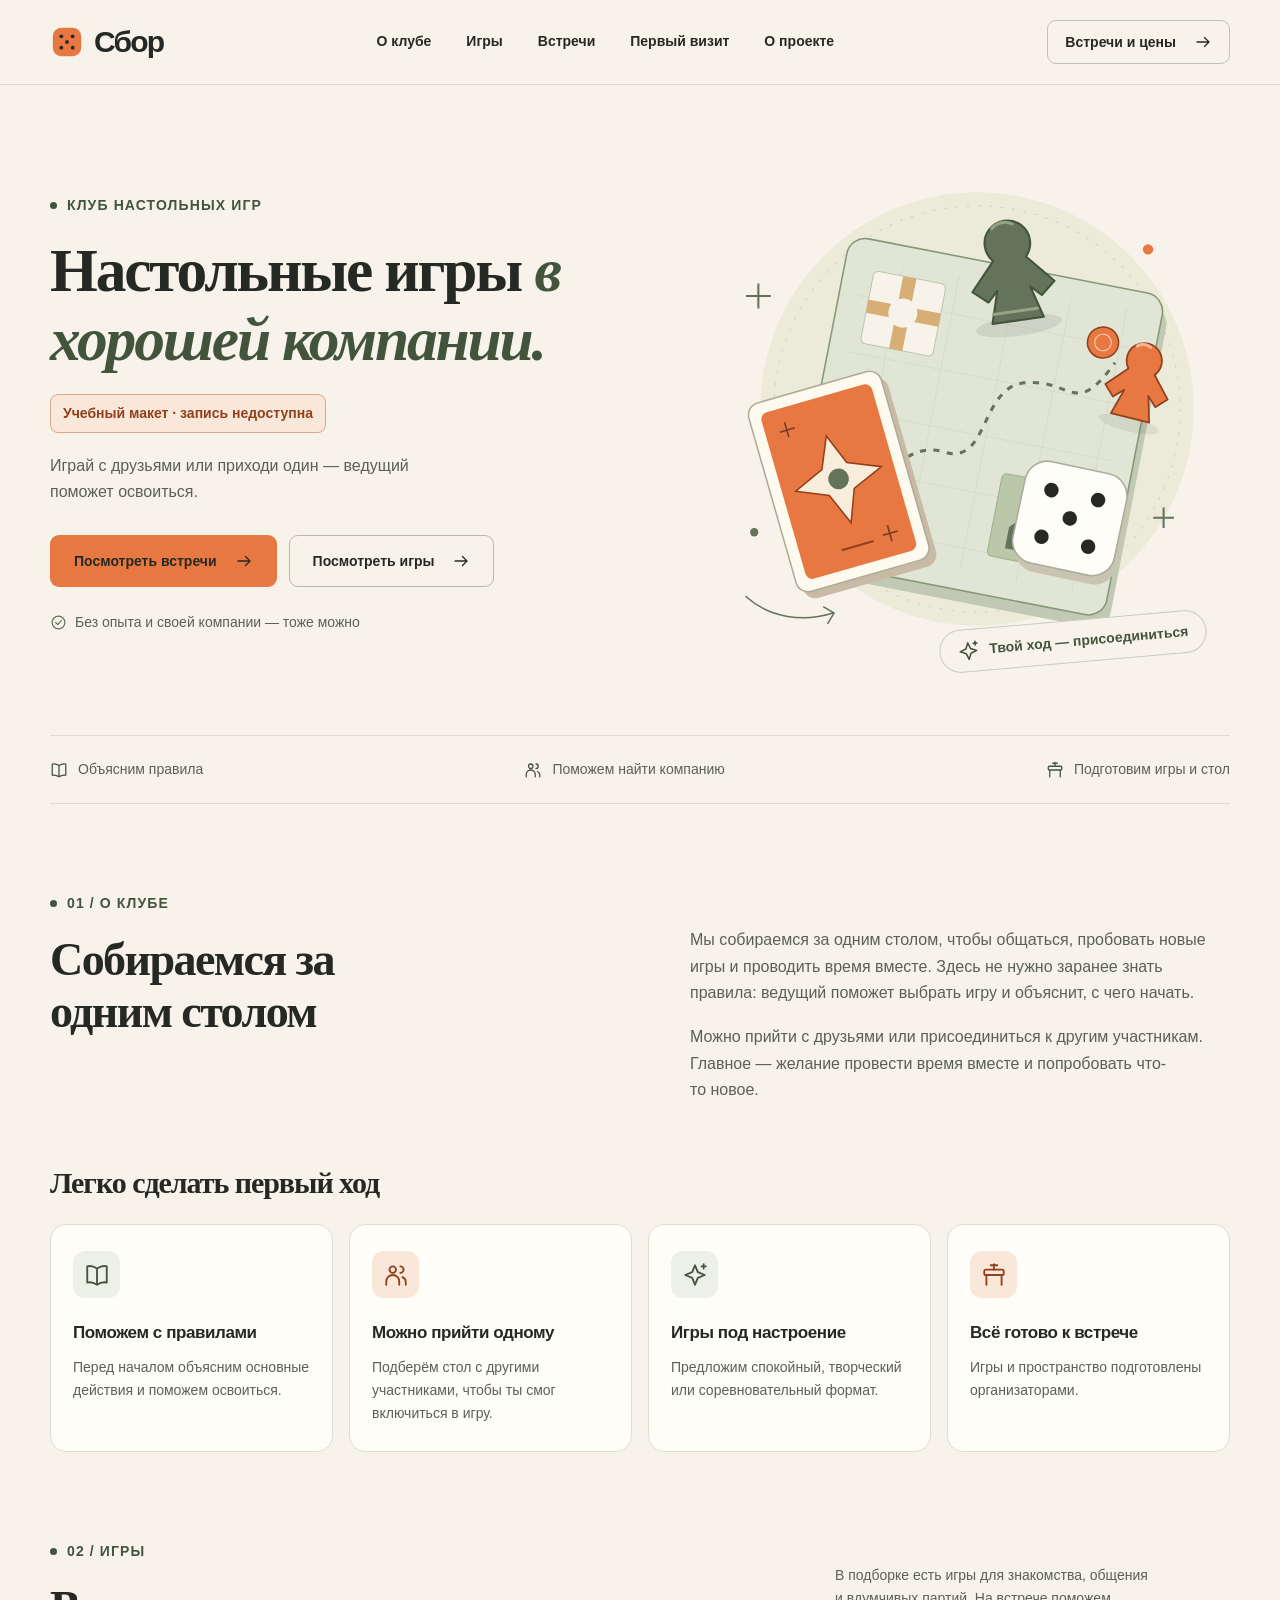
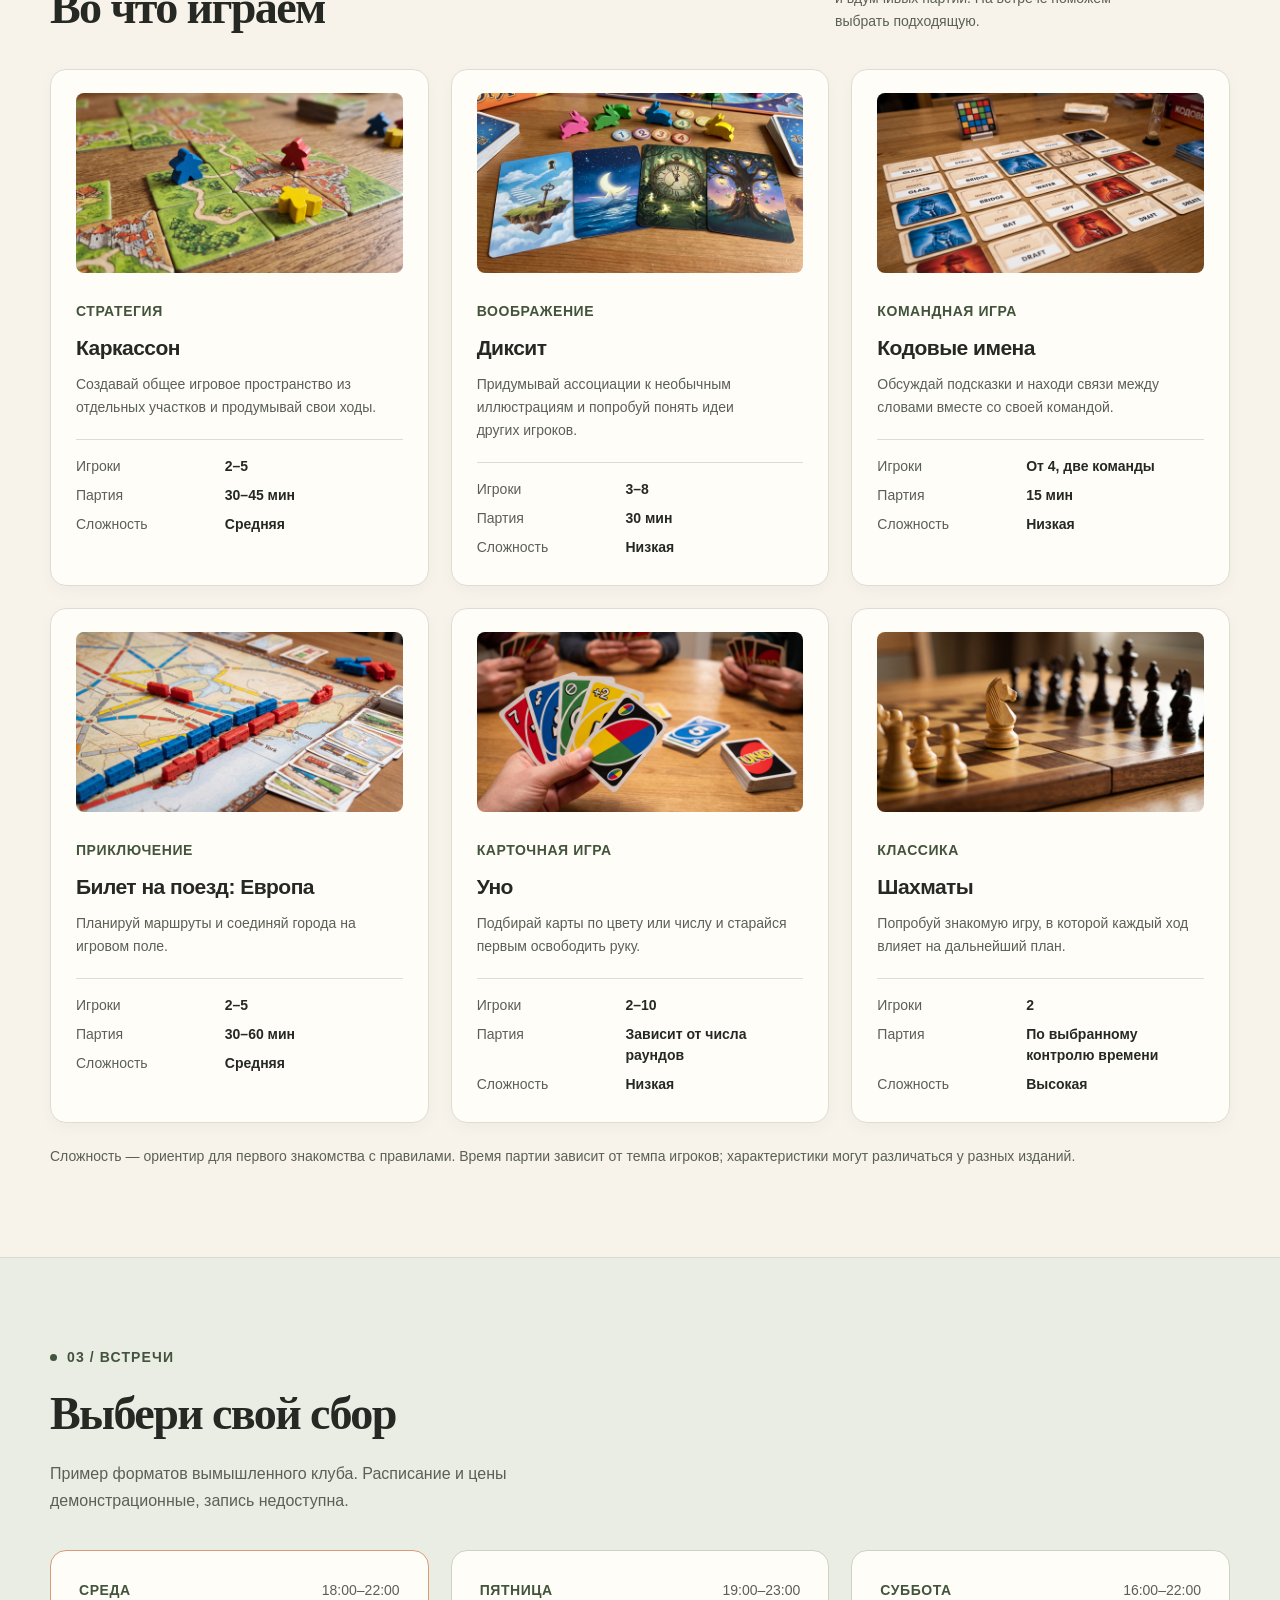
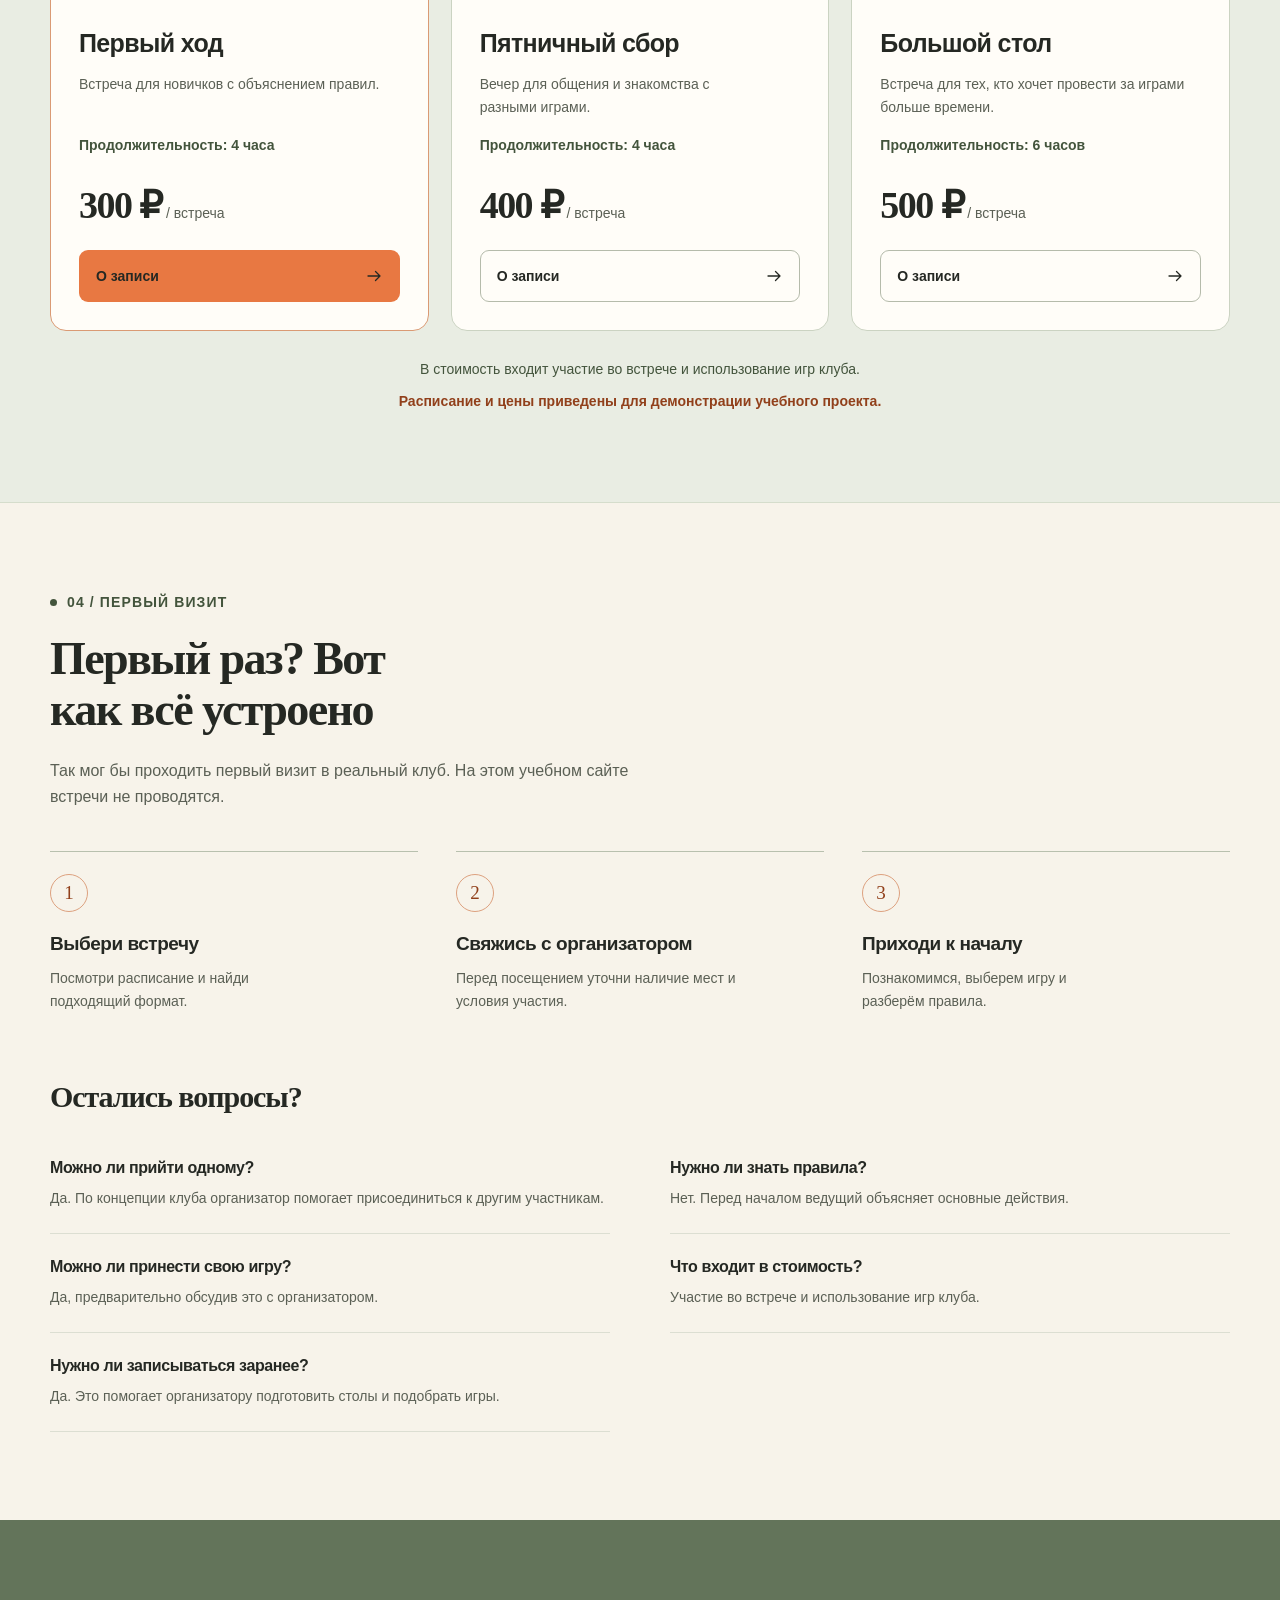
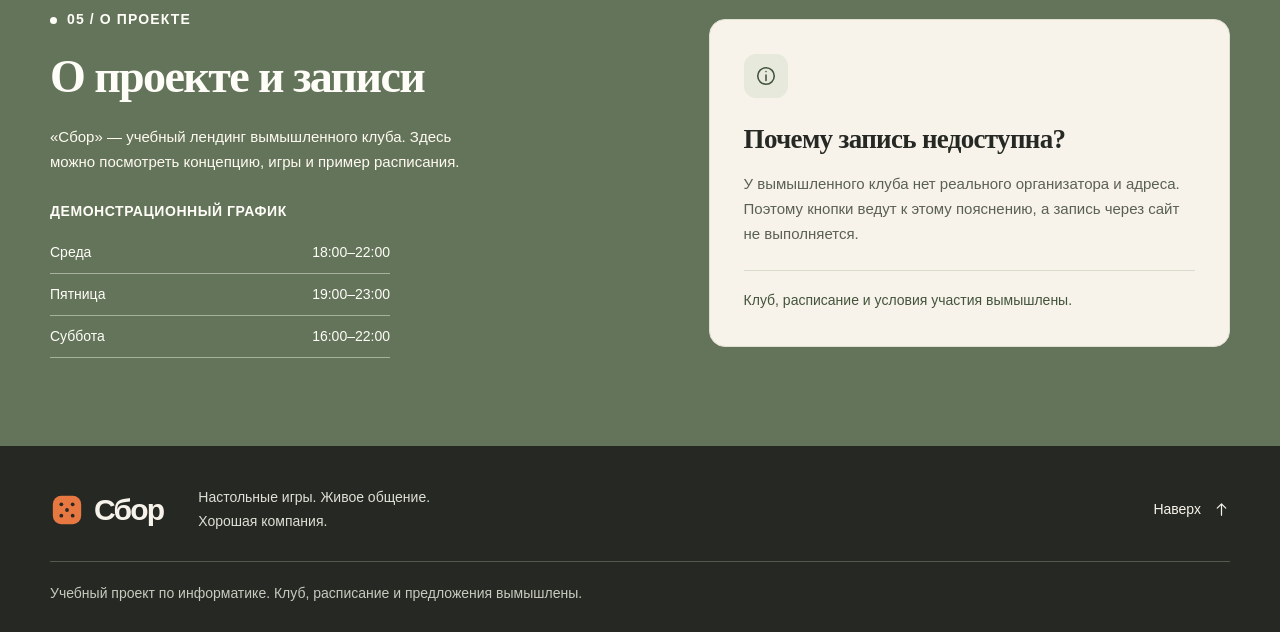
==== commit 7ec547cf: "add game photos to cards and update styles" ====
--- a/1.2/index.html
+++ b/1.2/index.html
@@ -145,10 +145,8 @@
       </div>
       <div class="game-grid">
         <article class="game-card">
-          <div class="game-art" aria-hidden="true">
-            <svg viewBox="0 0 280 150" focusable="false"><g transform="translate(75 19) rotate(-9 61 57)"><rect x="4" y="5" width="122" height="113" rx="7" fill="#b8c3a8"/><rect width="122" height="113" rx="7" fill="#f7f3ea" stroke="#8c9d7b"/><path d="M0 61h122m-61-61v113" stroke="#d9b078" stroke-width="15"/><path d="m14 34 15-13 14 13v14H14Zm72 49 14-13 13 13v17H86Z" fill="#63745a"/><circle cx="61" cy="61" r="15" fill="#f7f3ea"/></g><g fill="#e87842" stroke="#91401b" stroke-linejoin="round"><path d="M204 60a10 10 0 1 1 14 0l12 14-7 6-5-5 4 18h-22l4-18-5 5-7-6Z"/></g><path d="M46 115h10m-5-5v10m176-88h10m-5-5v10" stroke="#849574" stroke-width="1.5"/></svg>
-          </div>
-          <div class="game-copy">
+          <div class="game-copy">
+            <img class="game-img" src="carcassonne.jpg" alt="Настольная игра Каркассон">
             <span class="category">Стратегия</span><h3>Каркассон</h3>
             <p>Создавай общее игровое пространство из отдельных участков и продумывай свои ходы.</p>
             <!-- Базовая игра: https://www.zmangames.com/game/carcassonne/ -->
@@ -156,10 +154,8 @@
           </div>
         </article>
         <article class="game-card">
-          <div class="game-art" aria-hidden="true">
-            <svg viewBox="0 0 280 150" focusable="false"><g transform="translate(74 20) rotate(-14 45 58)"><rect width="85" height="115" rx="8" fill="#63745a" stroke="#43543c"/><rect x="7" y="7" width="71" height="101" rx="5" fill="none" stroke="#aebc9b"/><path d="m42 29 8 19 20 8-20 8-8 20-8-20-20-8 20-8Z" fill="#f7edda"/></g><g transform="translate(130 16) rotate(12 43 58)"><rect x="3" y="4" width="85" height="115" rx="8" fill="#bdae97"/><rect width="85" height="115" rx="8" fill="#f9f3e4" stroke="#ada28b"/><circle cx="43" cy="44" r="23" fill="#e87842"/><path d="M10 95c8-24 25-13 33-32 14 6 13 24 33 32" fill="#63745a"/><path d="m21 22 4 6m39-2 5-5" stroke="#91401b"/></g><path d="M46 48h12m-6-6v12m180 50h12m-6-6v12" stroke="#b29d7e" stroke-width="1.5"/></svg>
-          </div>
-          <div class="game-copy">
+          <div class="game-copy">
+            <img class="game-img" src="dixit.jpg" alt="Настольная игра Диксит">
             <span class="category">Воображение</span><h3>Диксит</h3>
             <p>Придумывай ассоциации к необычным иллюстрациям и попробуй понять идеи других игроков.</p>
             <!-- Современная базовая версия на 8 игроков: https://www.libellud.com/game/dixit/ -->
@@ -167,10 +163,8 @@
           </div>
         </article>
         <article class="game-card">
-          <div class="game-art" aria-hidden="true">
-            <svg viewBox="0 0 280 150" focusable="false"><g transform="translate(63 30) rotate(-6 78 45)" stroke="#a99880"><rect width="48" height="36" rx="4" fill="#e87842"/><rect x="55" width="48" height="36" rx="4" fill="#f7f3ea"/><rect x="110" width="48" height="36" rx="4" fill="#63745a"/><rect y="44" width="48" height="36" rx="4" fill="#f7f3ea"/><rect x="55" y="44" width="48" height="36" rx="4" fill="#63745a"/><rect x="110" y="44" width="48" height="36" rx="4" fill="#e87842"/></g><g transform="translate(62 29) rotate(-6 78 45)" stroke="#252823" stroke-width="1.5"><path d="M13 18h22m33 0h22m32 0h22M13 62h22m33 0h22m32 0h22"/></g><path d="M120 123q25 19 52-4m-6-2 7 2-3 7" fill="none" stroke="#91401b" stroke-width="1.5"/></svg>
-          </div>
-          <div class="game-copy">
+          <div class="game-copy">
+            <img class="game-img" src="codenames.jpg" alt="Настольная игра Кодовые имена">
             <span class="category">Командная игра</span><h3>Кодовые имена</h3>
             <p>Обсуждай подсказки и находи связи между словами вместе со своей командой.</p>
             <!-- Основной командный режим: https://www.czechgames.com/games/codenames -->
@@ -178,10 +172,8 @@
           </div>
         </article>
         <article class="game-card">
-          <div class="game-art" aria-hidden="true">
-            <svg viewBox="0 0 280 150" focusable="false"><path d="m53 101 69-54 90 54M122 47l31 60M53 101l100 6" fill="none" stroke="#bcb29c" stroke-width="9"/><path d="m53 101 69-54 90 54M122 47l31 60M53 101l100 6" fill="none" stroke="#f7f3ea" stroke-width="3" stroke-dasharray="2 8"/><g fill="#63745a" stroke="#43543c"><circle cx="53" cy="101" r="7"/><circle cx="122" cy="47" r="7"/><circle cx="212" cy="101" r="7"/><circle cx="153" cy="107" r="7"/></g><g transform="translate(155 49) rotate(31)"><rect width="47" height="23" rx="5" fill="#e87842" stroke="#91401b"/><path d="M8 7h10m6 0h10" stroke="#f7edda" stroke-width="5"/><circle cx="10" cy="25" r="4" fill="#252823"/><circle cx="36" cy="25" r="4" fill="#252823"/></g><path d="M49 43h12m-6-6v12m173 78h12m-6-6v12" stroke="#a29577" stroke-width="1.5"/></svg>
-          </div>
-          <div class="game-copy">
+          <div class="game-copy">
+            <img class="game-img" src="ticket.jpg" alt="Настольная игра Билет на поезд">
             <span class="category">Приключение</span><h3>Билет на поезд: Европа</h3>
             <p>Планируй маршруты и соединяй города на игровом поле.</p>
             <!-- Версия Europe: https://www.daysofwonder.com/game/ticket-to-ride-europe/ -->
@@ -189,10 +181,8 @@
           </div>
         </article>
         <article class="game-card">
-          <div class="game-art" aria-hidden="true">
-            <svg viewBox="0 0 280 150" focusable="false"><g transform="translate(75 24) rotate(-18 38 51)"><rect width="76" height="106" rx="9" fill="#fffaf0" stroke="#b5a88c"/><rect x="7" y="7" width="62" height="92" rx="5" fill="#63745a"/><ellipse cx="38" cy="53" rx="21" ry="33" transform="rotate(25 38 53)" fill="#f5ecd9"/></g><g transform="translate(134 19) rotate(12 38 53)"><rect x="3" y="4" width="76" height="106" rx="9" fill="#c2af9c"/><rect width="76" height="106" rx="9" fill="#fffaf0" stroke="#b5a88c"/><rect x="7" y="7" width="62" height="92" rx="5" fill="#e87842"/><ellipse cx="38" cy="53" rx="21" ry="33" transform="rotate(25 38 53)" fill="#f5ecd9"/><path d="M40 37H27v10h13c13 0 13 24-1 24h-8" fill="none" stroke="#91401b" stroke-width="5" stroke-linecap="round"/></g><path d="m224 29 7-6m2 21h10M54 117l-7 6" stroke="#a78264" stroke-width="1.5"/></svg>
-          </div>
-          <div class="game-copy">
+<div class="game-copy">
+            <img class="game-img" src="uno.jpg" alt="Настольная игра Уно">
             <span class="category">Карточная игра</span><h3>Уно</h3>
             <p>Подбирай карты по цвету или числу и старайся первым освободить руку.</p>
             <!-- Классическая UNO: https://shop.mattel.com/products/uno-card-game-42003 -->
@@ -200,10 +190,8 @@
           </div>
         </article>
         <article class="game-card">
-          <div class="game-art" aria-hidden="true">
-            <svg viewBox="0 0 280 150" focusable="false"><g transform="translate(70 79) skewX(-20)"><rect width="145" height="48" rx="3" fill="#f7f3ea" stroke="#a2b08f"/><path d="M0 0h29v24H0Zm58 0h29v24H58Zm58 0h29v24h-29ZM29 24h29v24H29Zm58 0h29v24H87Z" fill="#abb99a"/></g><g fill="#63745a" stroke="#43543c" stroke-width="1.5"><path d="M100 40h34l-1 16-7 5 4 27H104l4-27-7-5Z"/><path d="M99 33h8v7h6v-7h8v7h6v-7h8v15H99Z"/><path d="M98 89h38v8H98Z"/></g><g fill="#f7f3ea" stroke="#9d9b85" stroke-width="1.5"><circle cx="171" cy="53" r="12"/><path d="M167 65h8l6 26h-20Zm-10 27h28v7h-28Z"/></g><path d="M49 46h12m-6-6v12m169 22h12m-6-6v12" stroke="#7d916c" stroke-width="1.5"/></svg>
-          </div>
-          <div class="game-copy">
+<div class="game-copy">
+            <img class="game-img" src="chess.jpg" alt="Настольная игра Шахматы">
             <span class="category">Классика</span><h3>Шахматы</h3>
             <p>Попробуй знакомую игру, в которой каждый ход влияет на дальнейший план.</p>
             <dl class="game-details"><div><dt>Игроки</dt><dd>2</dd></div><div><dt>Партия</dt><dd>По выбранному контролю времени</dd></div><div><dt>Сложность</dt><dd>Высокая</dd></div></dl>
--- a/1.2/style.css
+++ b/1.2/style.css
@@ -98,6 +98,7 @@
     .game-card:nth-child(5) .game-art { background: #f0e2d9; }
     .game-card:nth-child(6) .game-art { background: #e5e9de; }
     .game-copy { flex: 1; padding: 23px 25px 27px; }
+    .game-img { width: 100%; height: 180px; object-fit: cover; border-radius: 8px; margin-bottom: 16px; }
     .category { display: inline-block; margin-bottom: 12px; color: var(--green-dark); font-size: .875rem; font-weight: 700; letter-spacing: .04em; text-transform: uppercase; }
     .game-copy p { margin-top: 12px; color: var(--muted); font-size: 14px; }
     .game-details { display: grid; gap: 8px; margin: 20px 0 0; padding-top: 16px; border-top: 1px solid var(--line); font-size: .875rem; line-height: 1.5; }
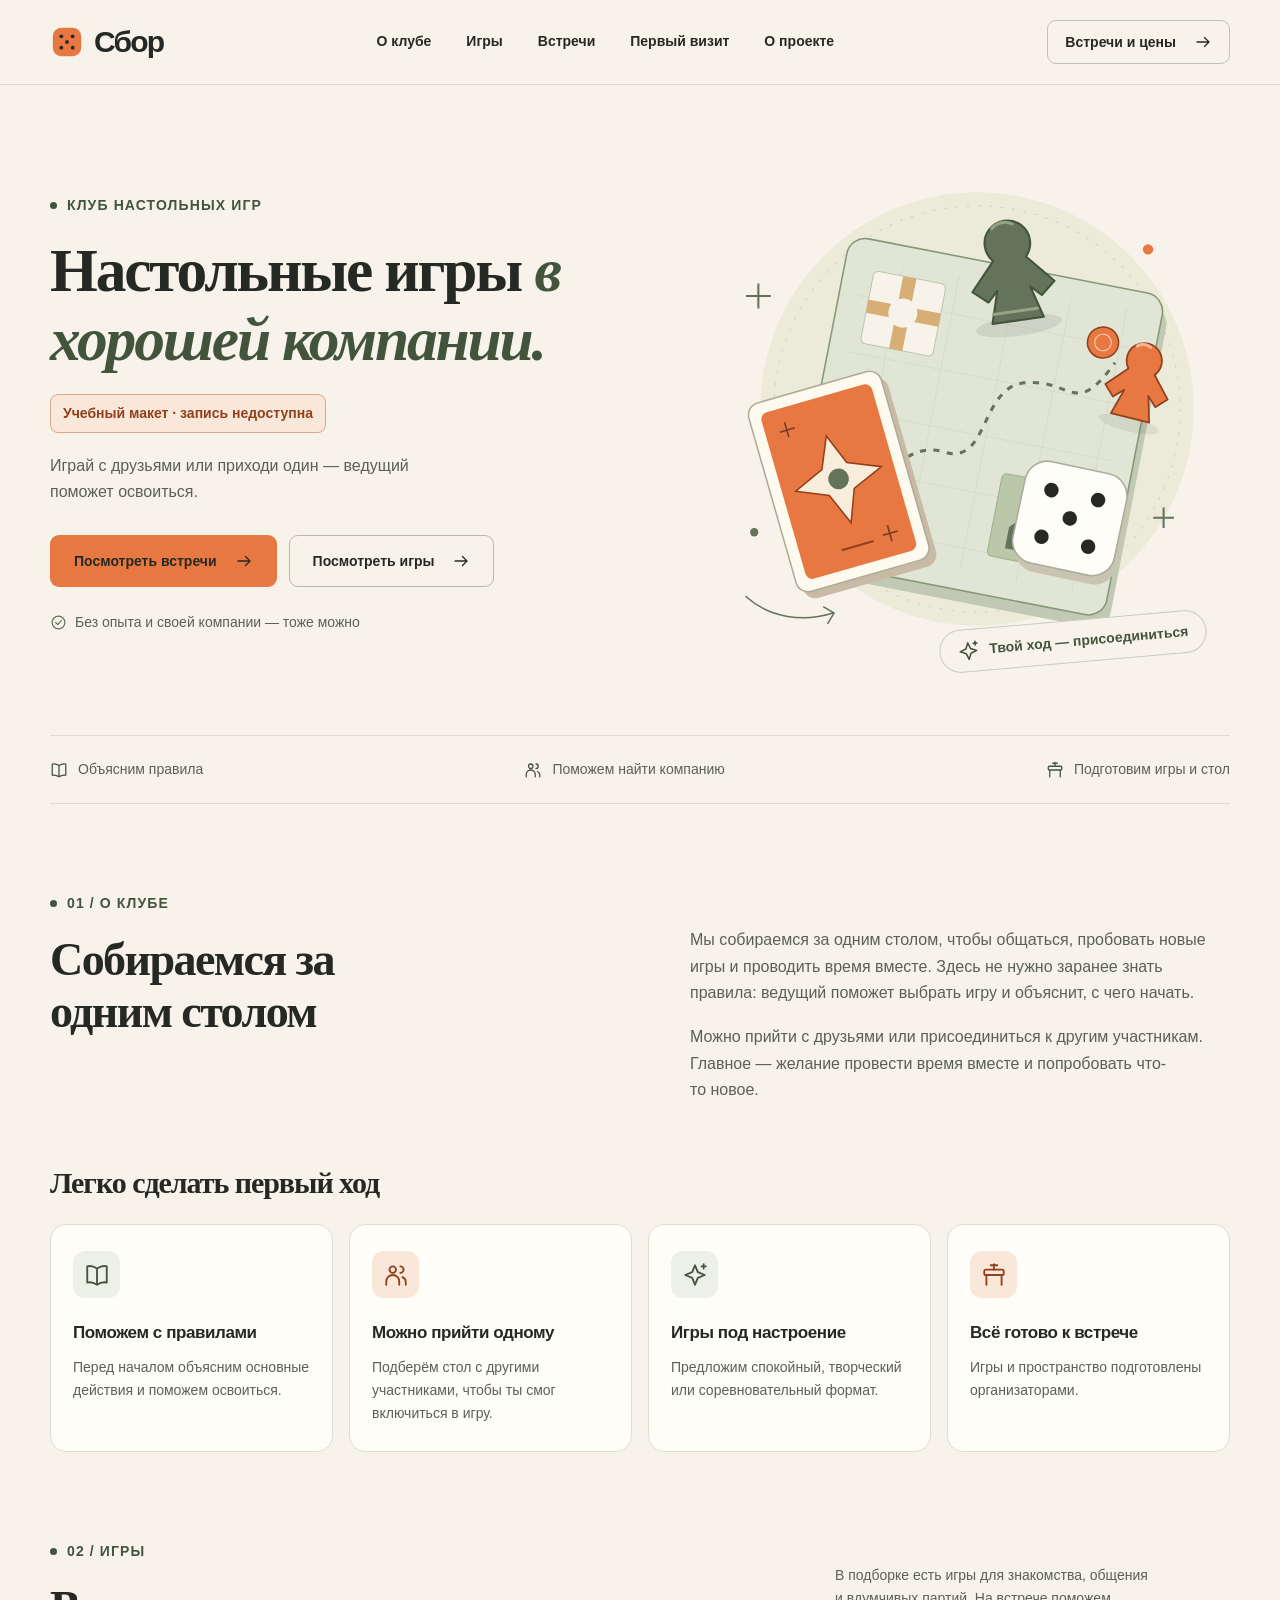
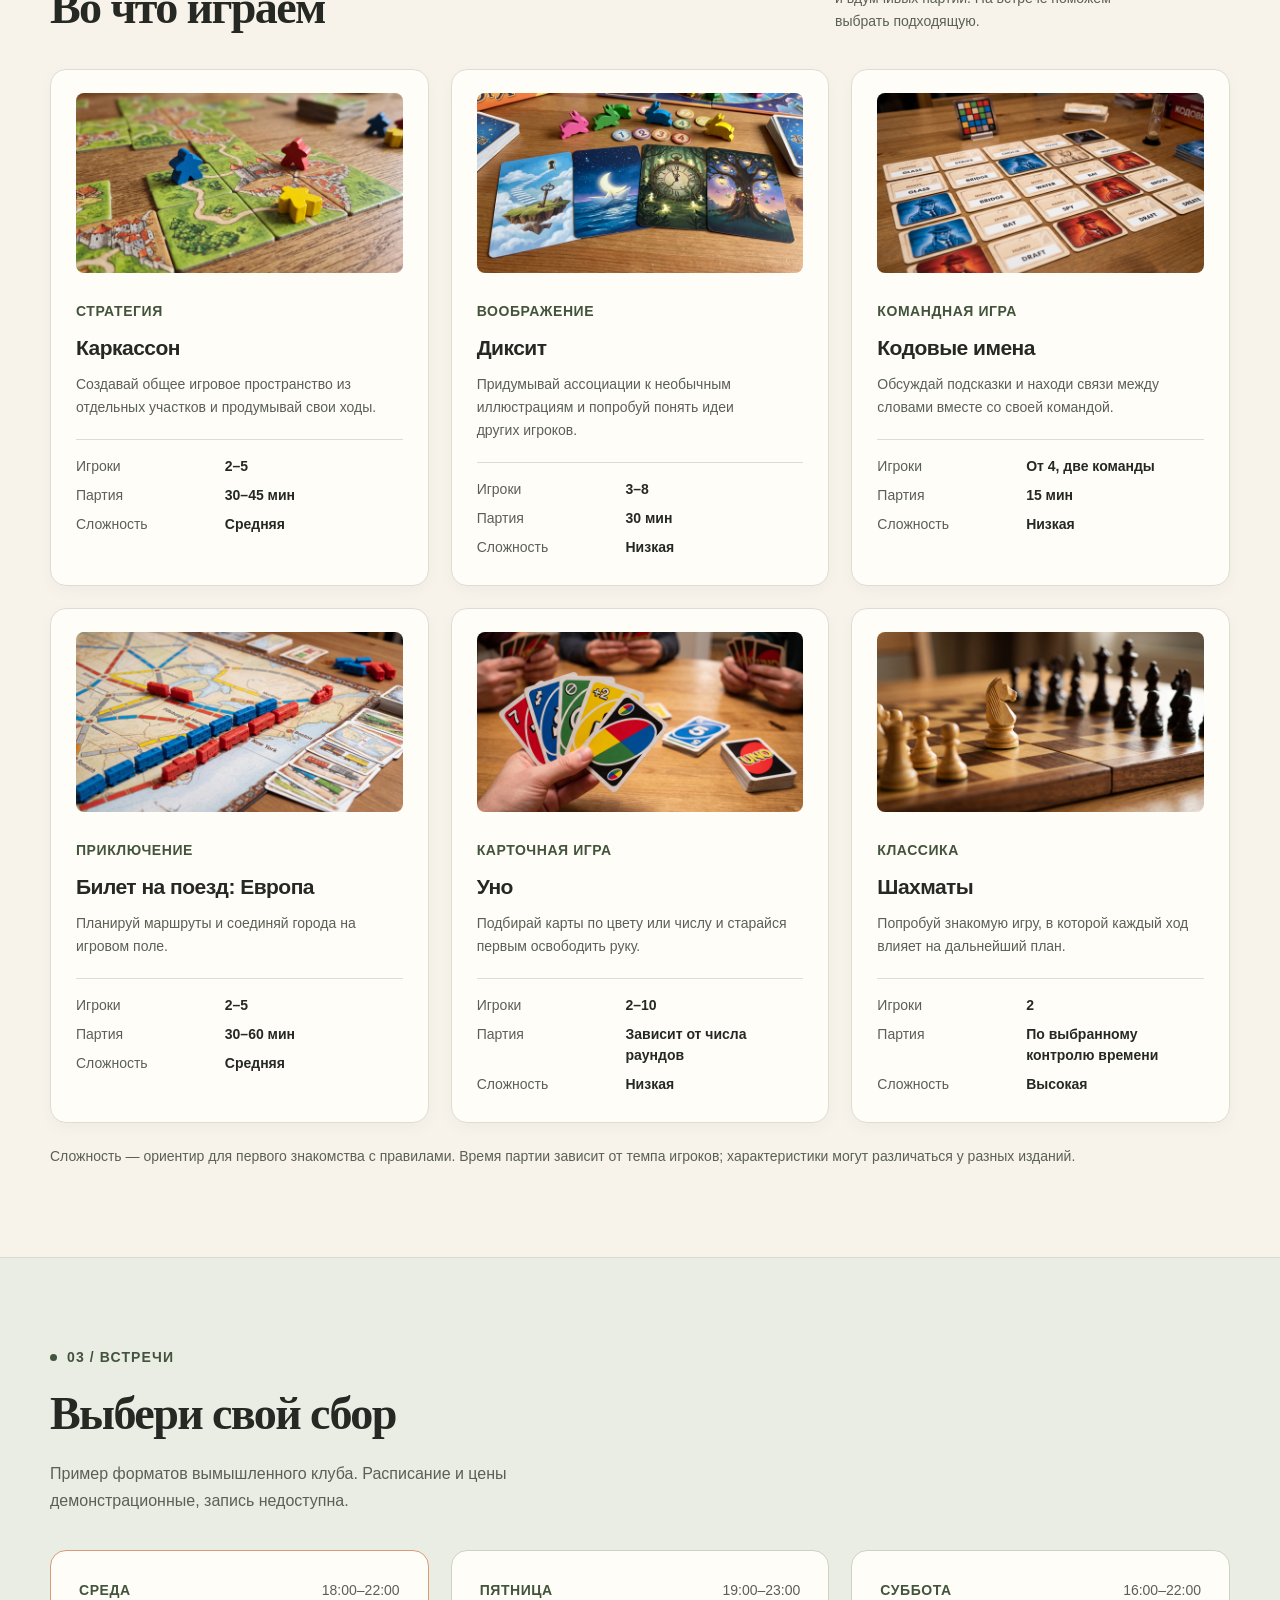
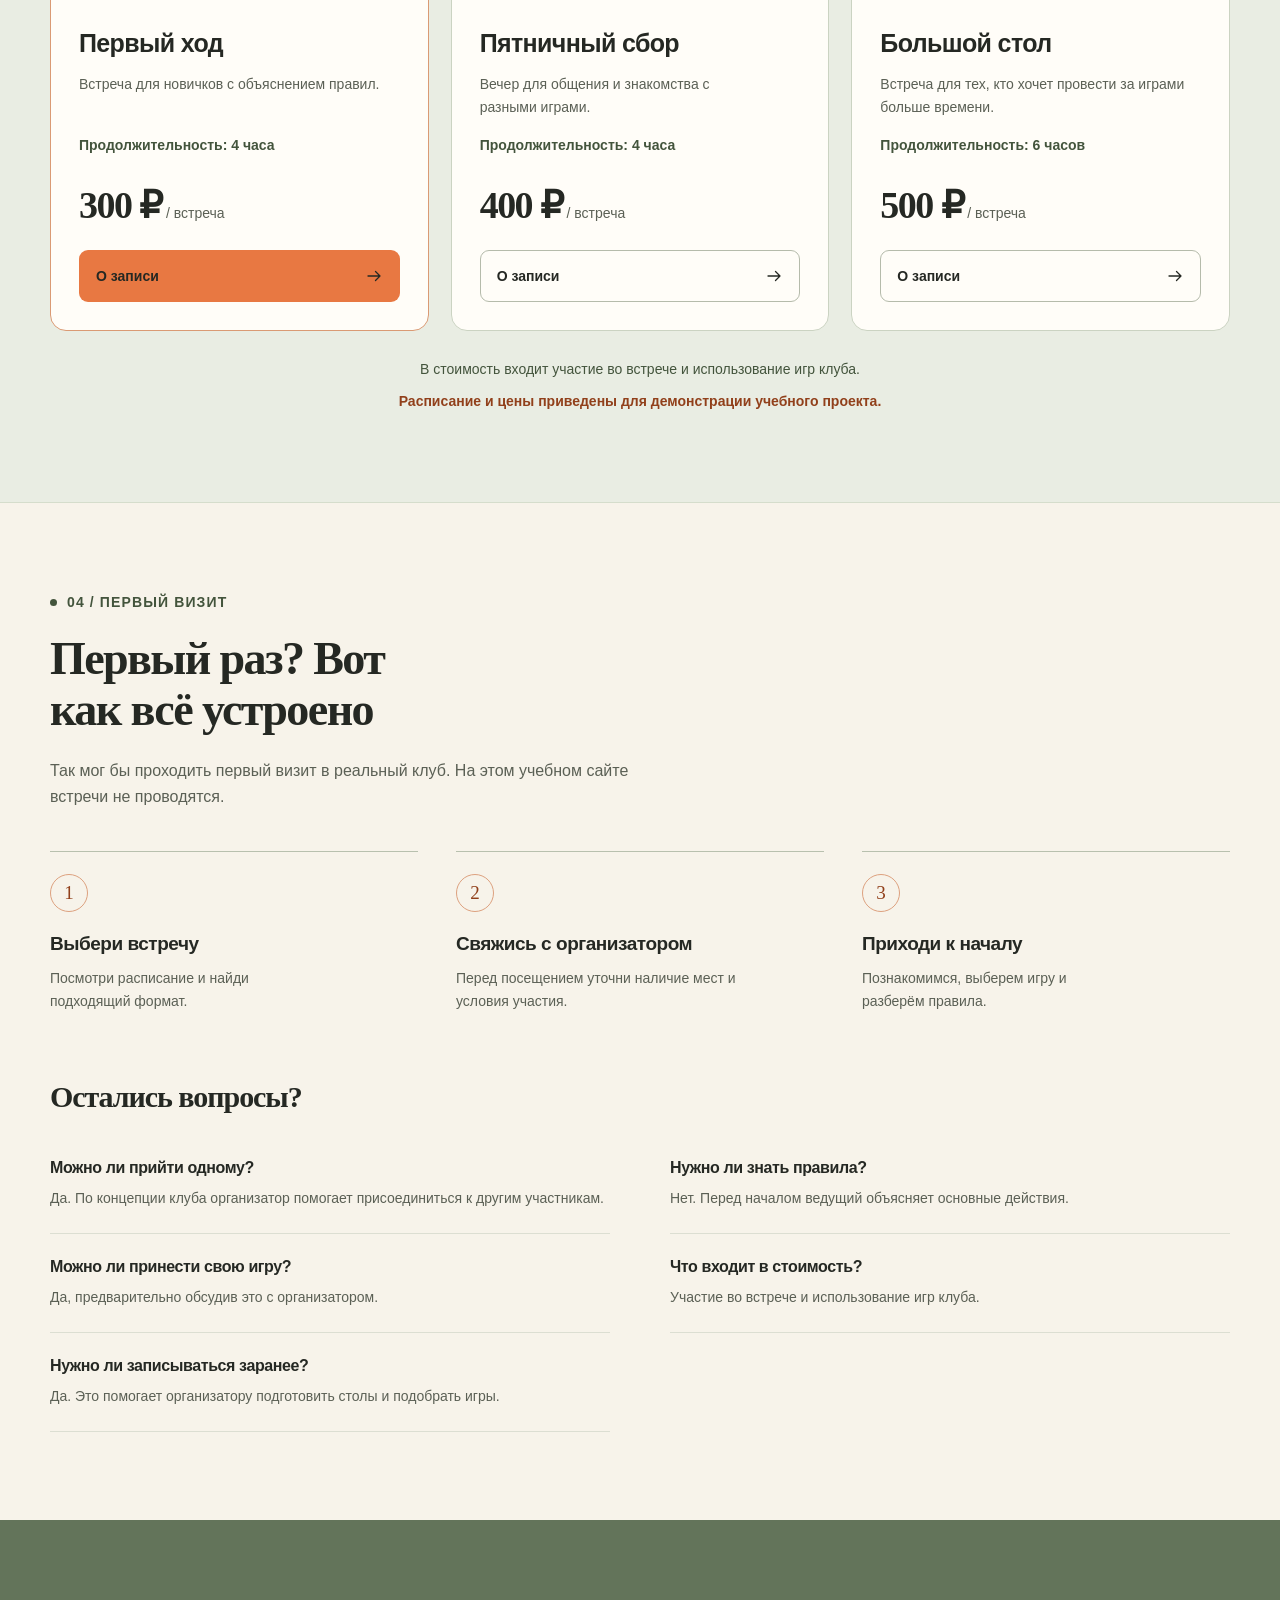
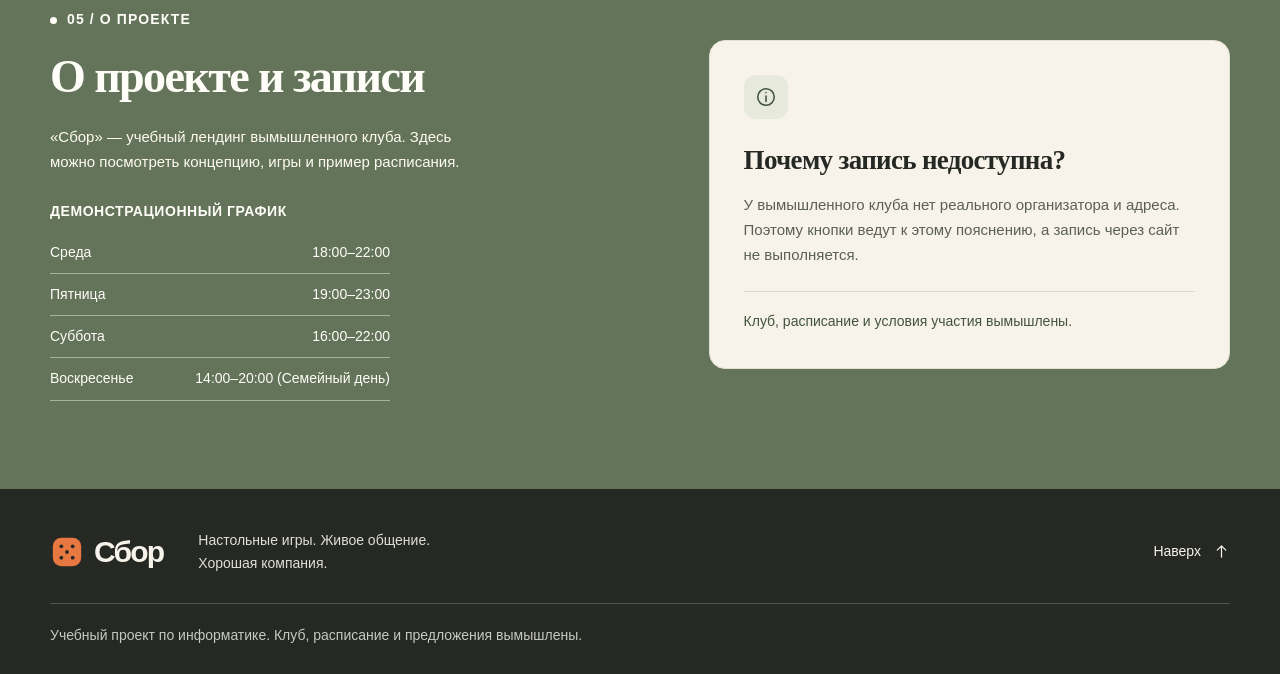
==== commit 50a42cfa: "update schedule in contacts" ====
--- a/1.2/index.html
+++ b/1.2/index.html
@@ -242,7 +242,7 @@
         <div>
           <p class="eyebrow">05 / О проекте</p><h2 id="contacts-title">О проекте и записи</h2>
           <p class="contact-description">«Сбор» — учебный лендинг вымышленного клуба. Здесь можно посмотреть концепцию, игры и пример расписания.</p>
-          <div class="schedule"><h3>Демонстрационный график</h3><dl><div class="schedule-row"><dt>Среда</dt><dd>18:00–22:00</dd></div><div class="schedule-row"><dt>Пятница</dt><dd>19:00–23:00</dd></div><div class="schedule-row"><dt>Суббота</dt><dd>16:00–22:00</dd></div></dl></div>
+          <div class="schedule"><h3>Демонстрационный график</h3><dl><div class="schedule-row"><dt>Среда</dt><dd>18:00–22:00</dd></div><div class="schedule-row"><dt>Пятница</dt><dd>19:00–23:00</dd></div><div class="schedule-row"><dt>Суббота</dt><dd>16:00–22:00</dd></div><div class="schedule-row"><dt>Воскресенье</dt><dd>14:00–20:00 (Семейный день)</dd></div></dl></div>
         </div>
         <aside class="contact-note" aria-labelledby="contact-note-title">
           <div class="note-icon"><svg class="icon" aria-hidden="true"><use href="#icon-info"/></svg></div>
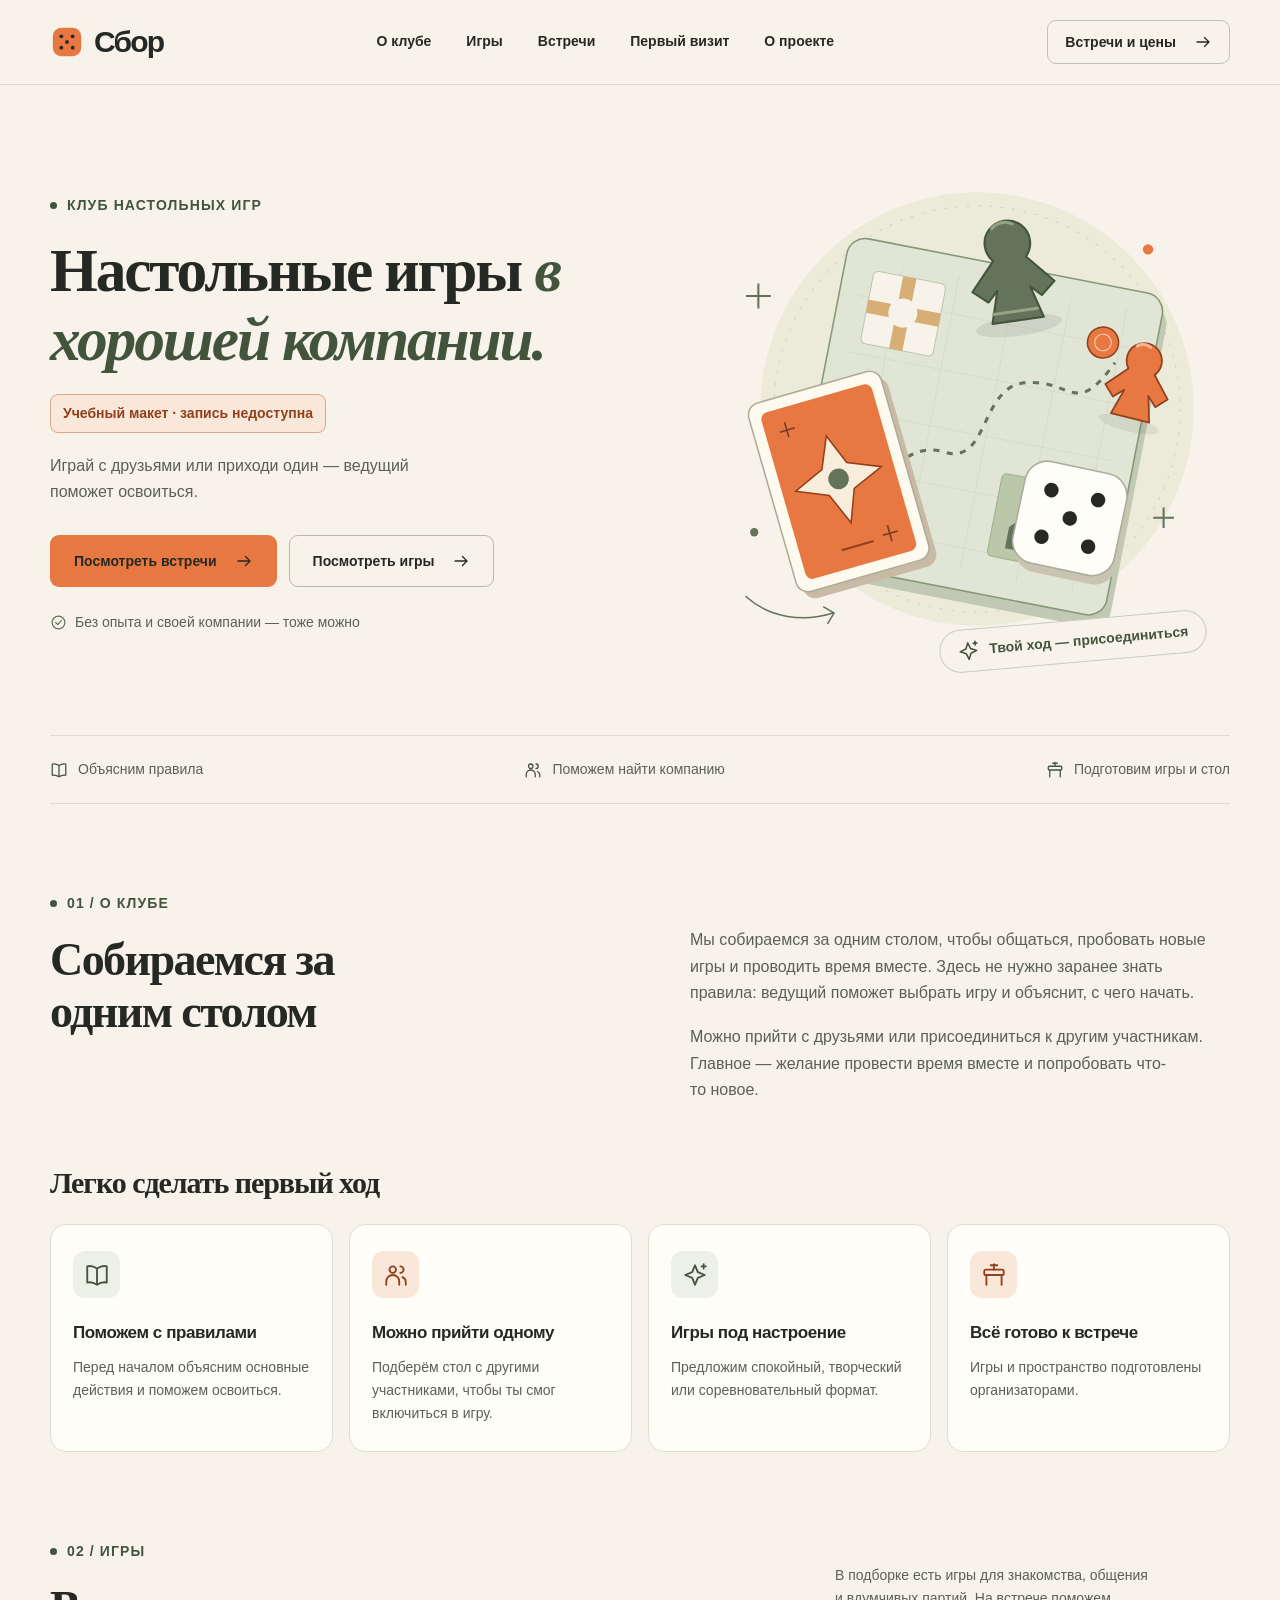
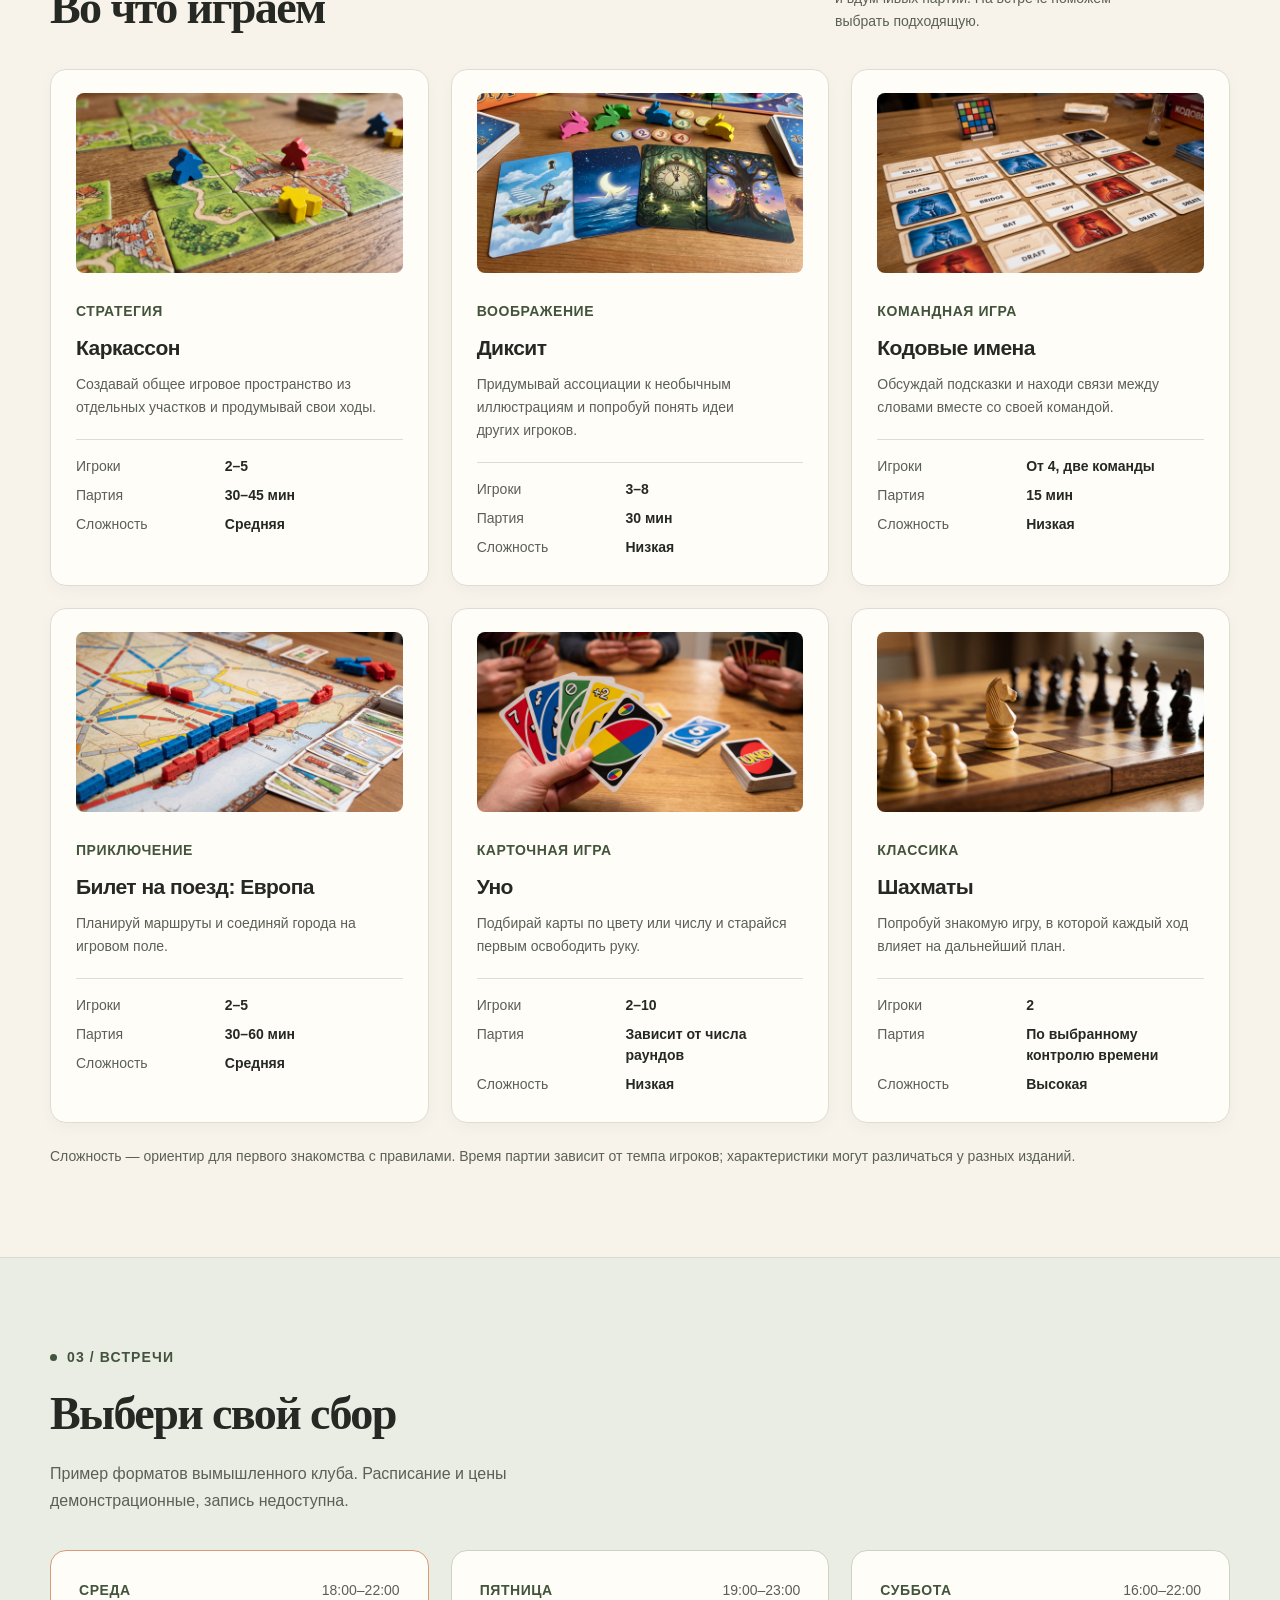
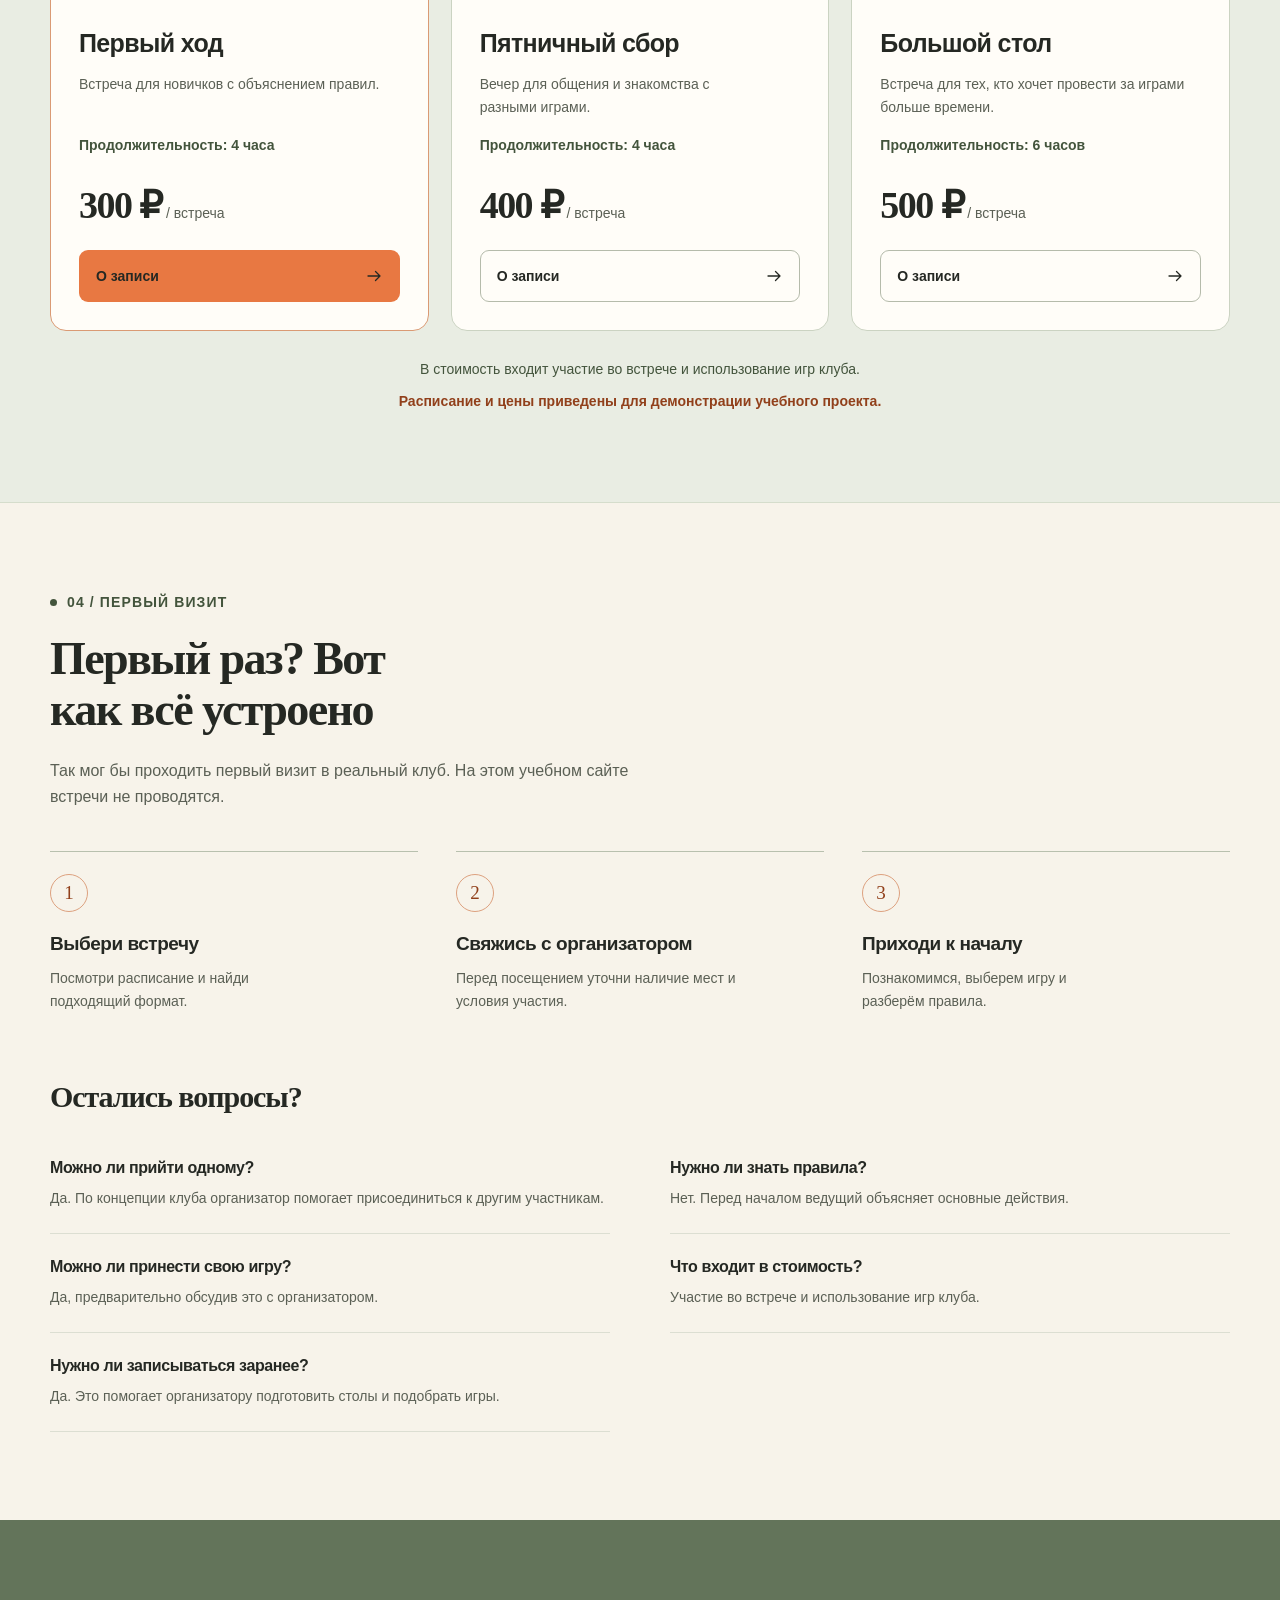
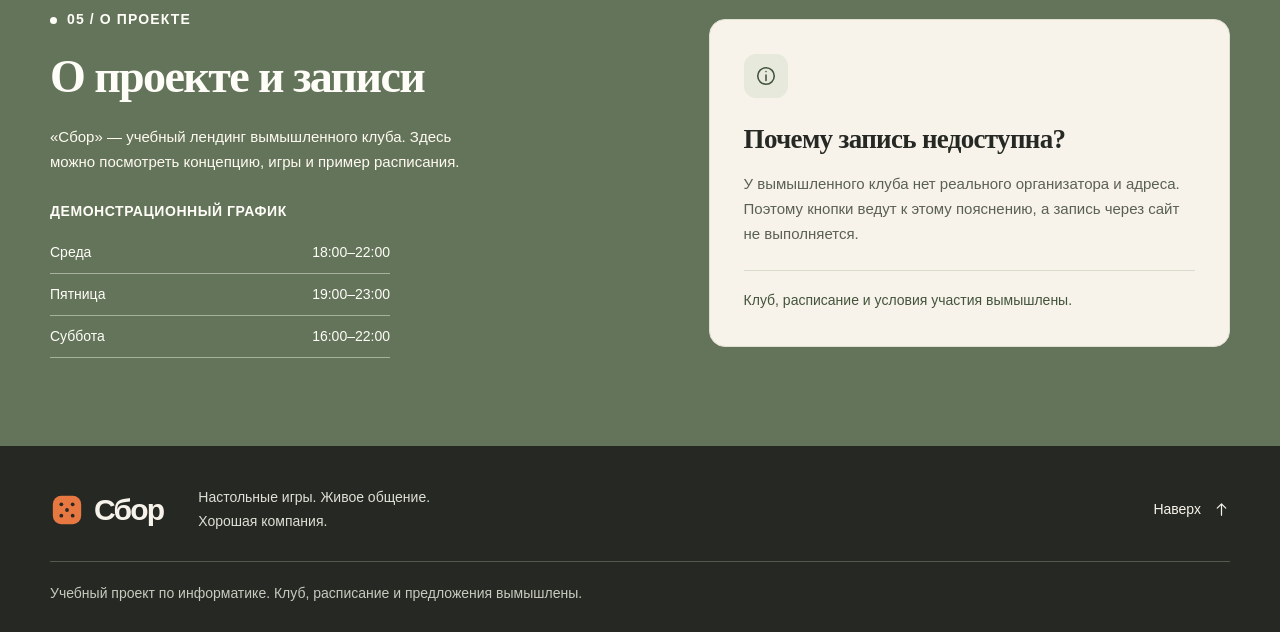
==== commit ad14c06e: "Merge pull request #1 from fylanchelo/add_photos Add photos" ====
--- a/1.2/index.html
+++ b/1.2/index.html
@@ -242,7 +242,7 @@
         <div>
           <p class="eyebrow">05 / О проекте</p><h2 id="contacts-title">О проекте и записи</h2>
           <p class="contact-description">«Сбор» — учебный лендинг вымышленного клуба. Здесь можно посмотреть концепцию, игры и пример расписания.</p>
-          <div class="schedule"><h3>Демонстрационный график</h3><dl><div class="schedule-row"><dt>Среда</dt><dd>18:00–22:00</dd></div><div class="schedule-row"><dt>Пятница</dt><dd>19:00–23:00</dd></div><div class="schedule-row"><dt>Суббота</dt><dd>16:00–22:00</dd></div><div class="schedule-row"><dt>Воскресенье</dt><dd>14:00–20:00 (Семейный день)</dd></div></dl></div>
+          <div class="schedule"><h3>Демонстрационный график</h3><dl><div class="schedule-row"><dt>Среда</dt><dd>18:00–22:00</dd></div><div class="schedule-row"><dt>Пятница</dt><dd>19:00–23:00</dd></div><div class="schedule-row"><dt>Суббота</dt><dd>16:00–22:00</dd></div></dl></div>
         </div>
         <aside class="contact-note" aria-labelledby="contact-note-title">
           <div class="note-icon"><svg class="icon" aria-hidden="true"><use href="#icon-info"/></svg></div>
